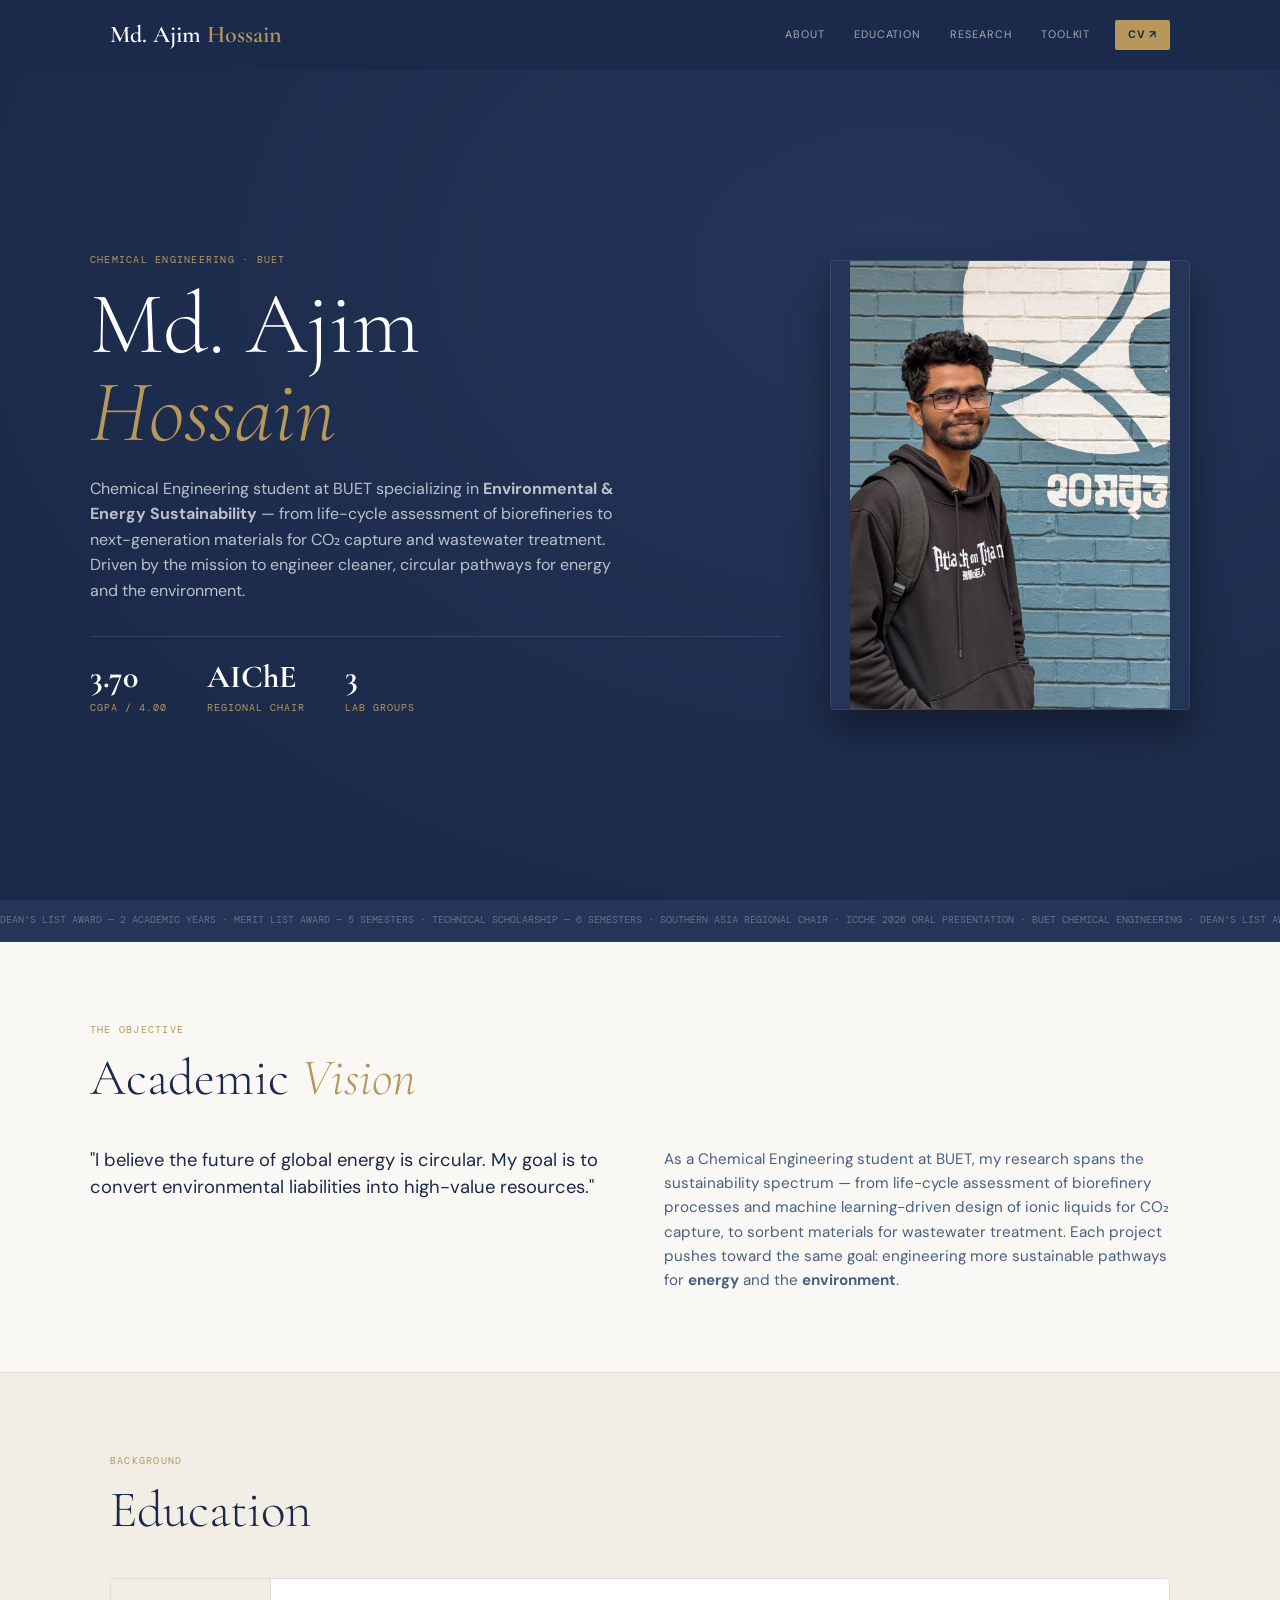
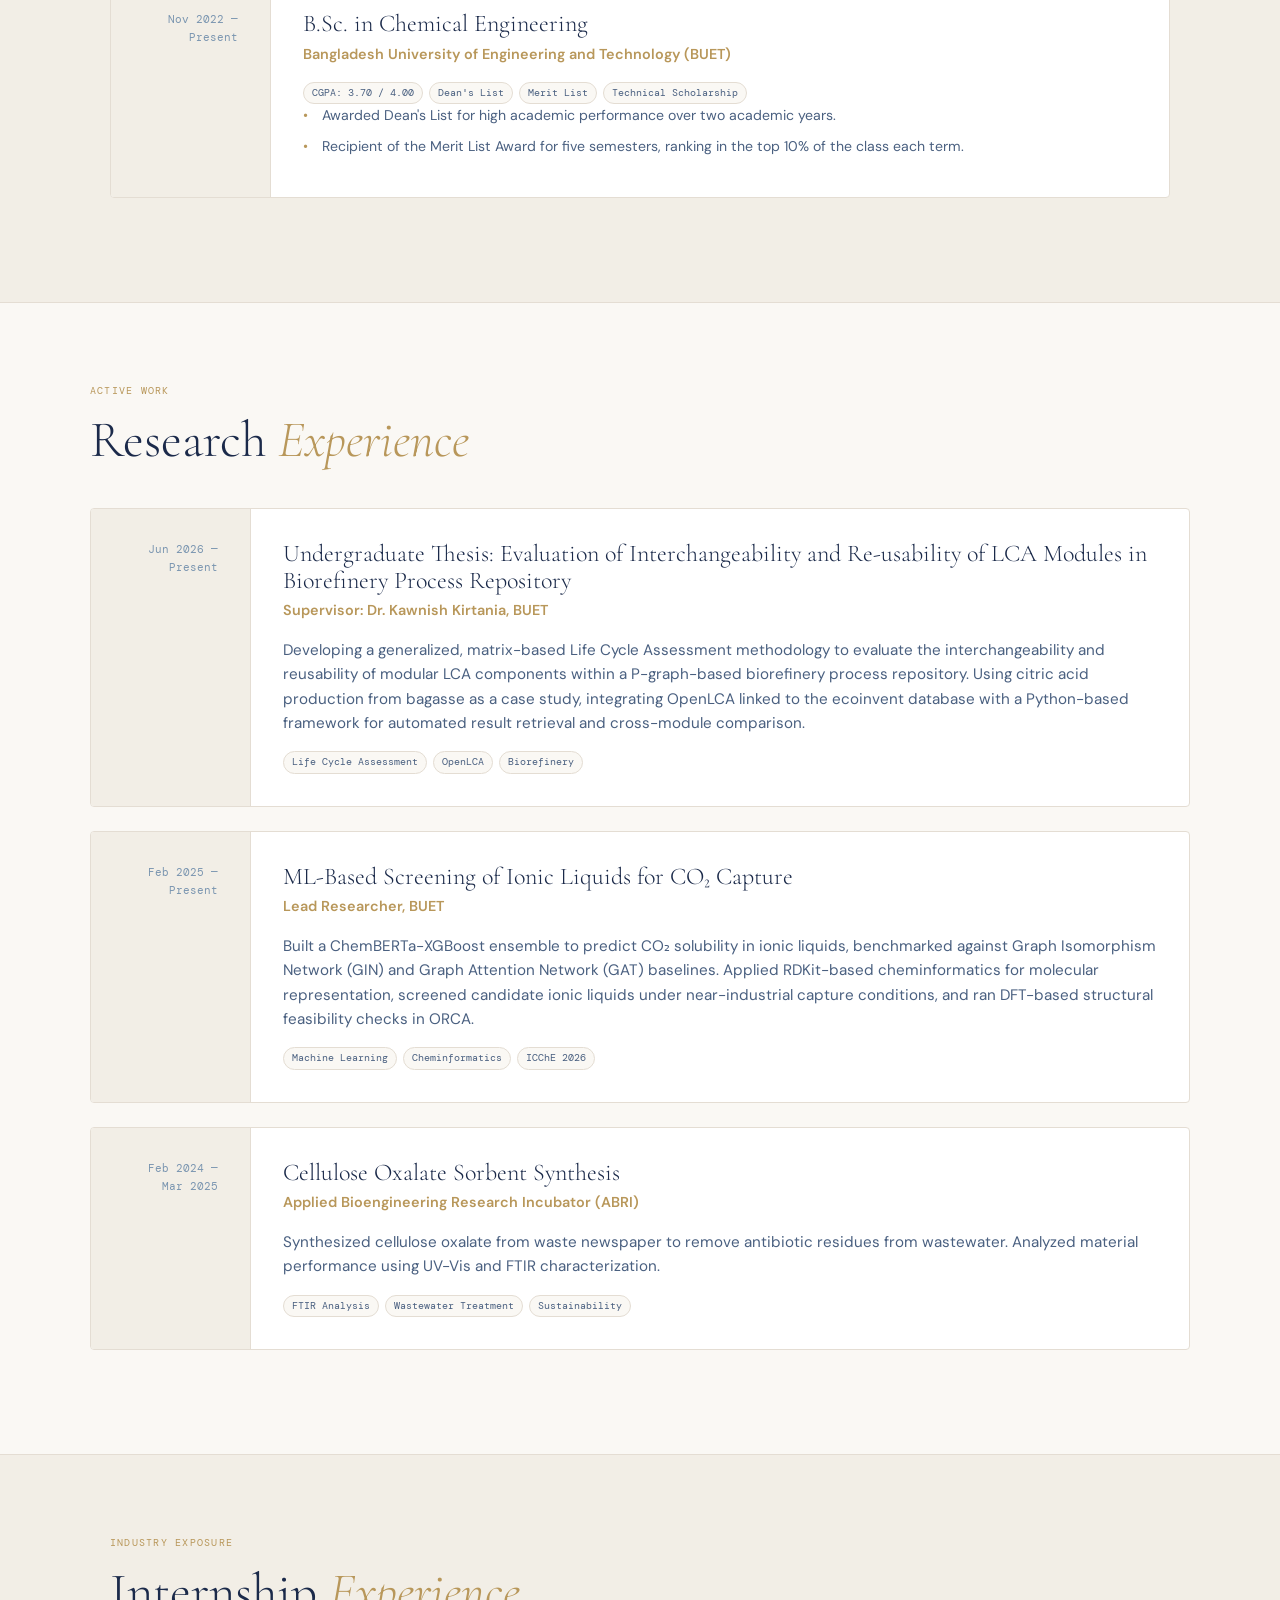
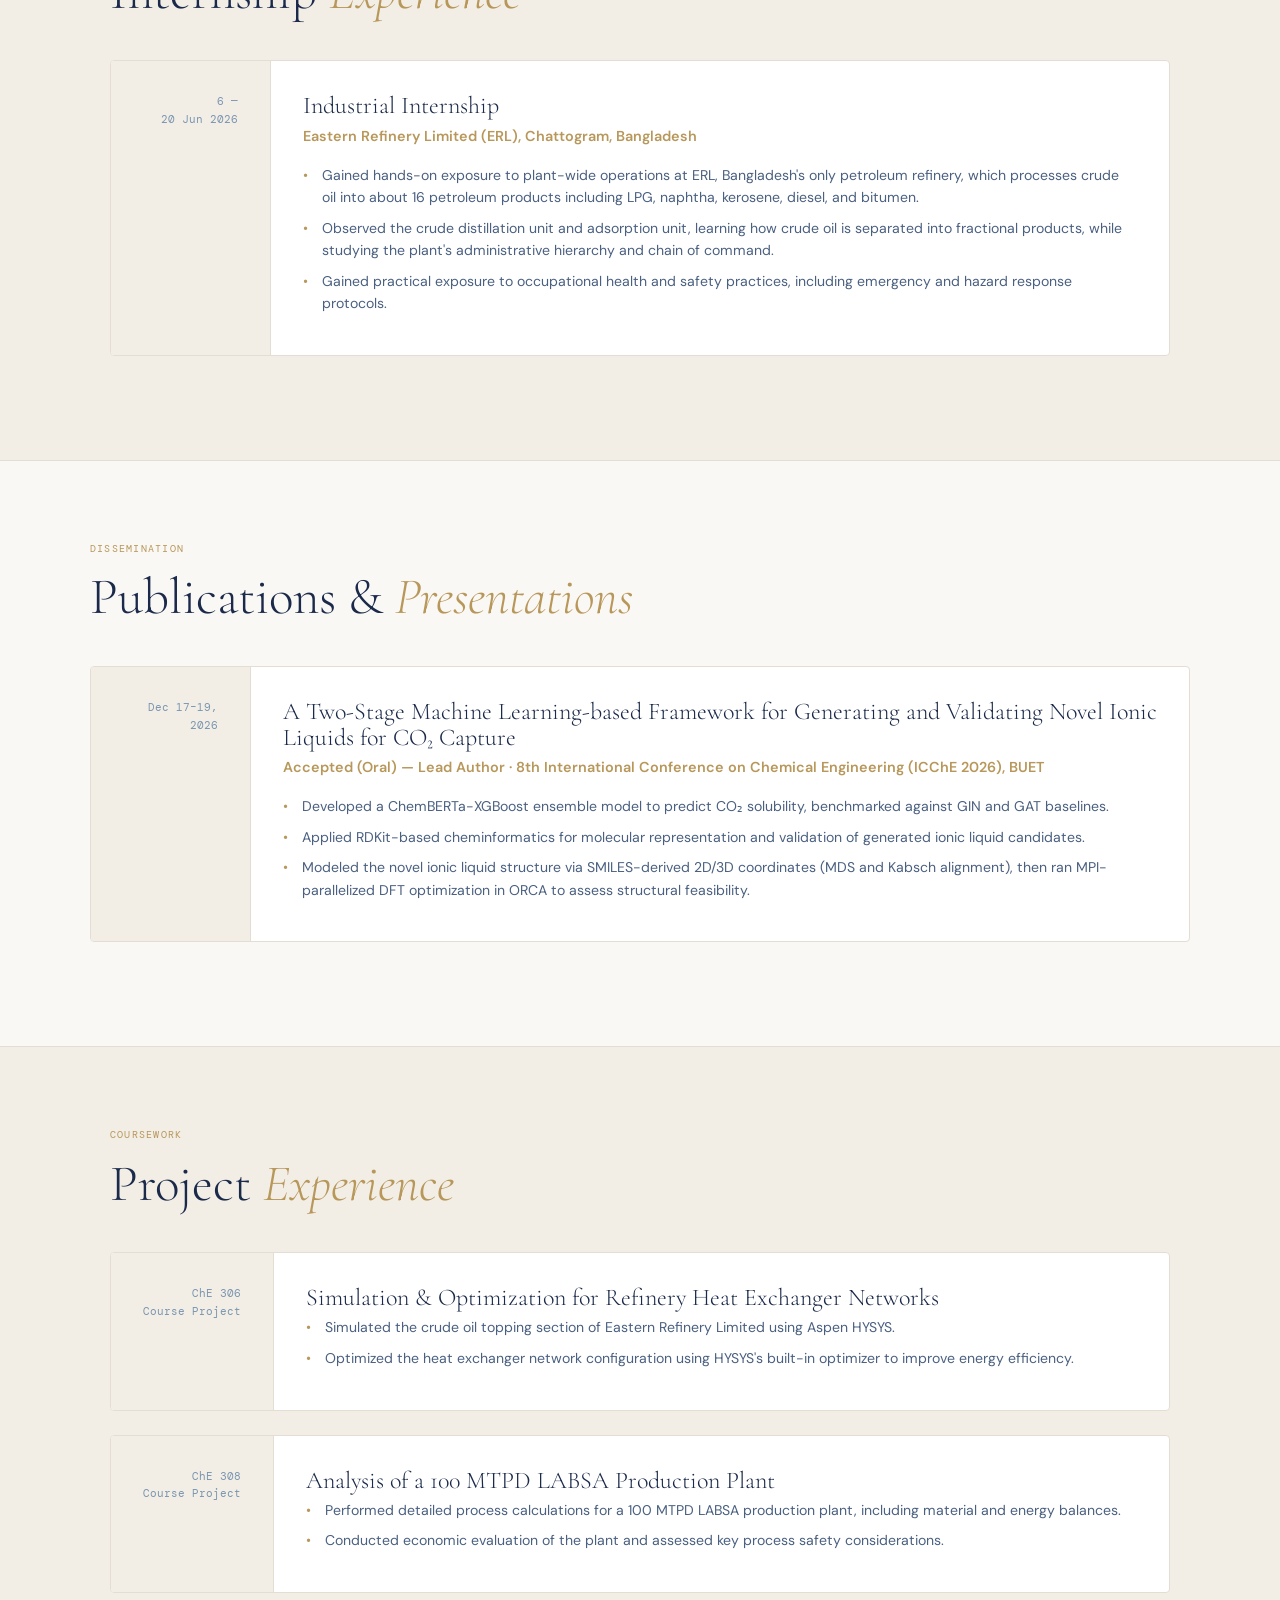
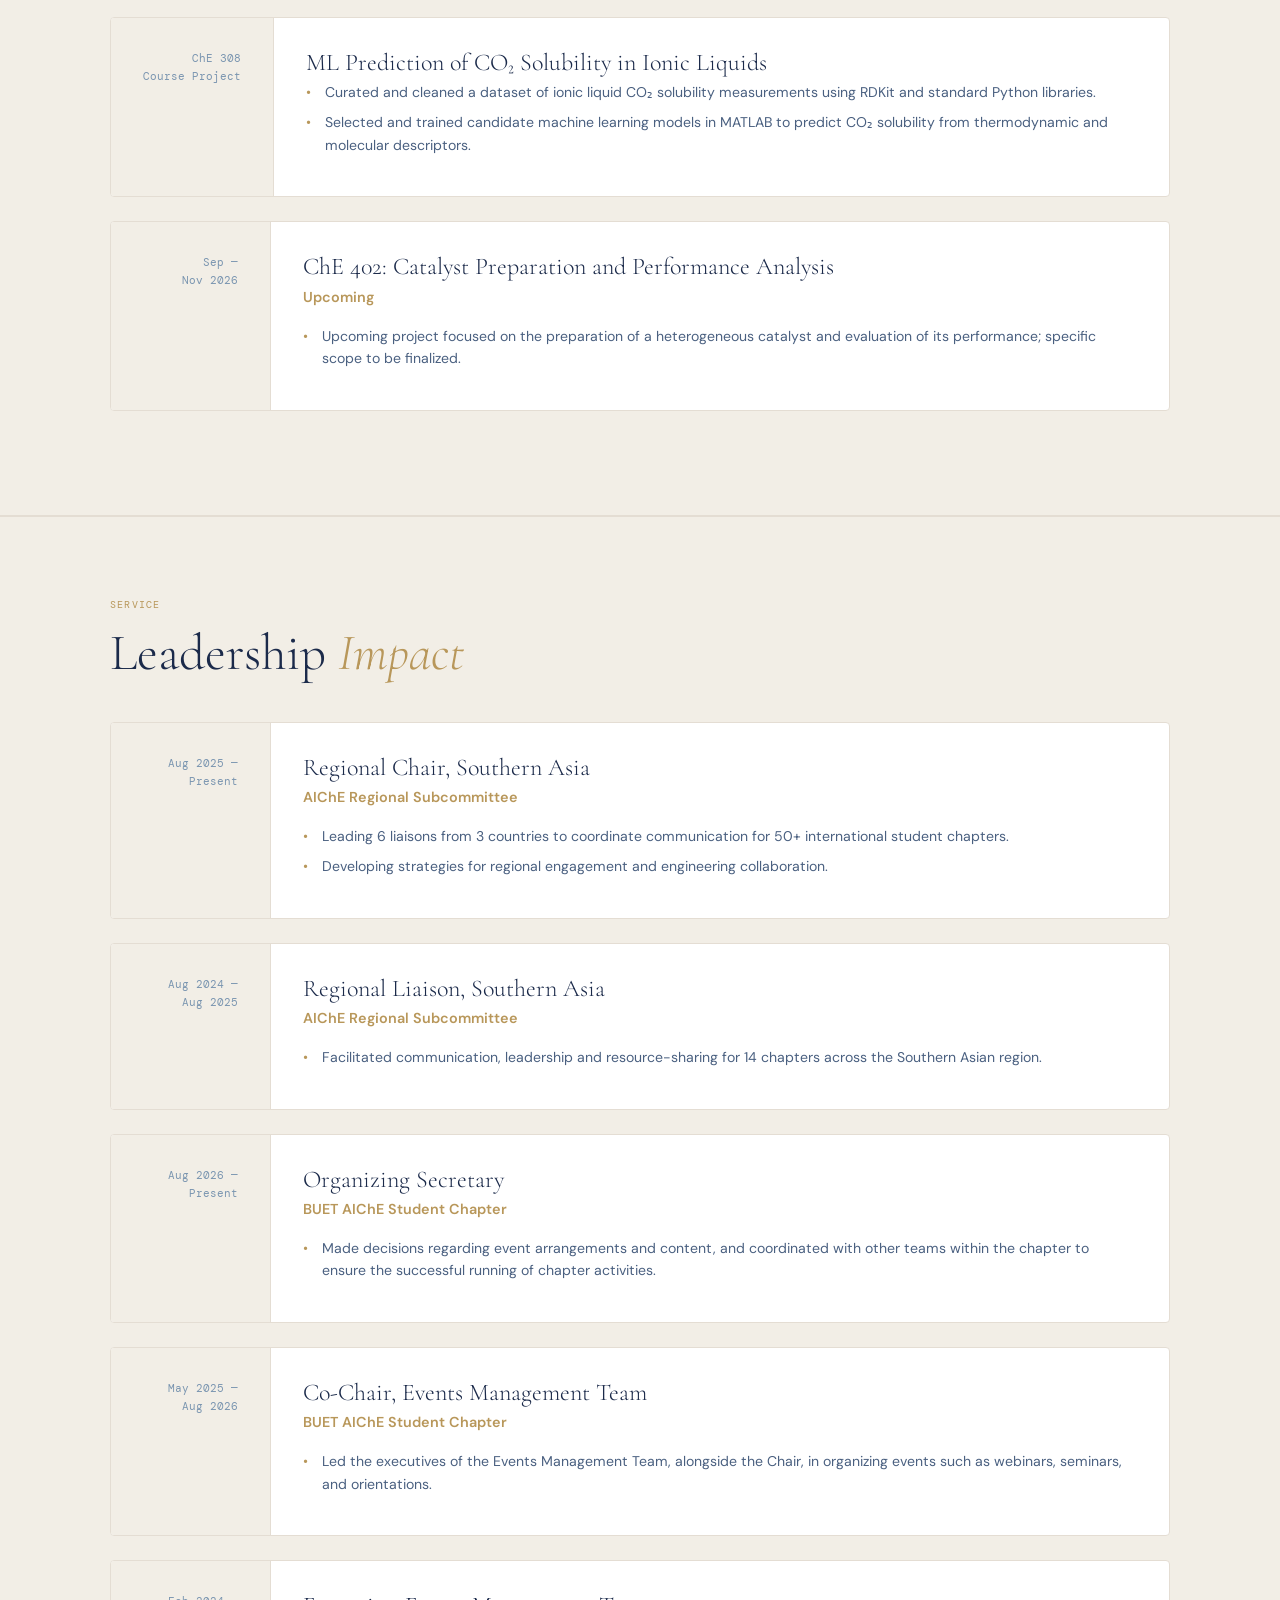
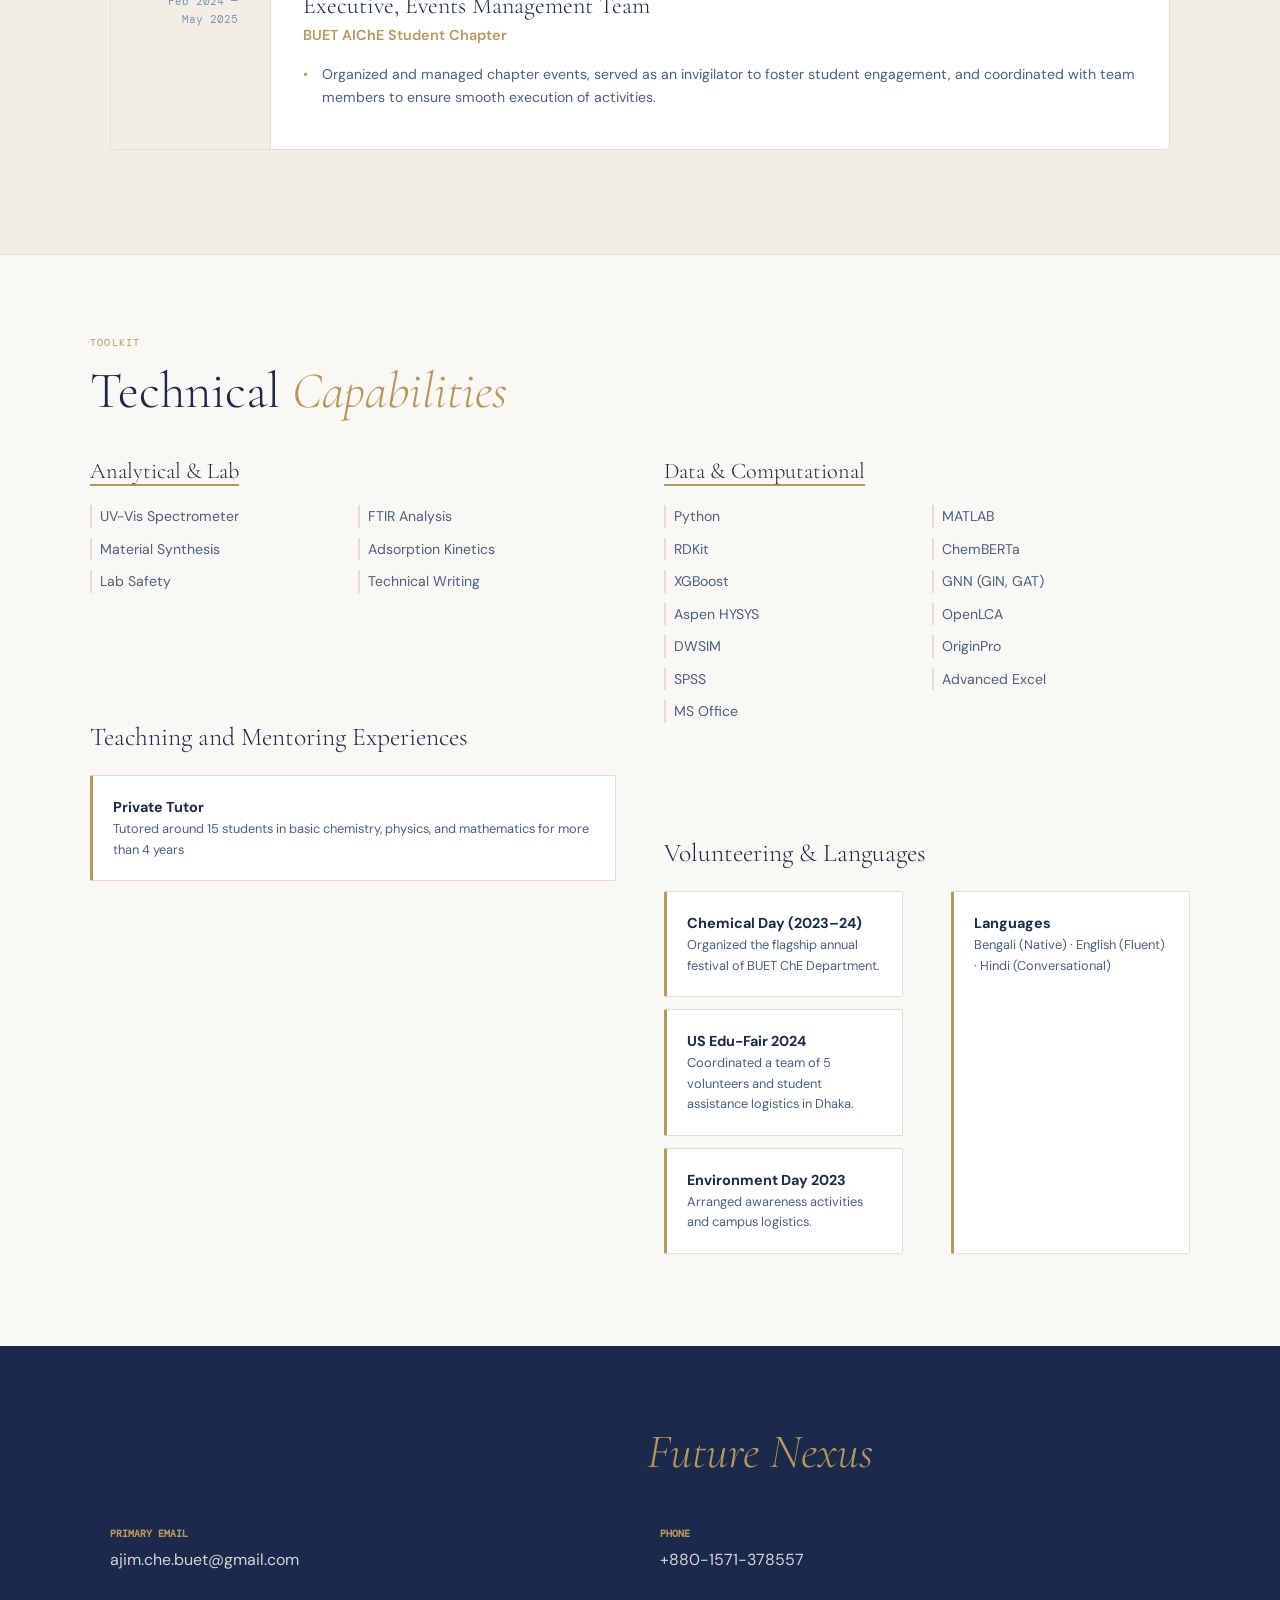
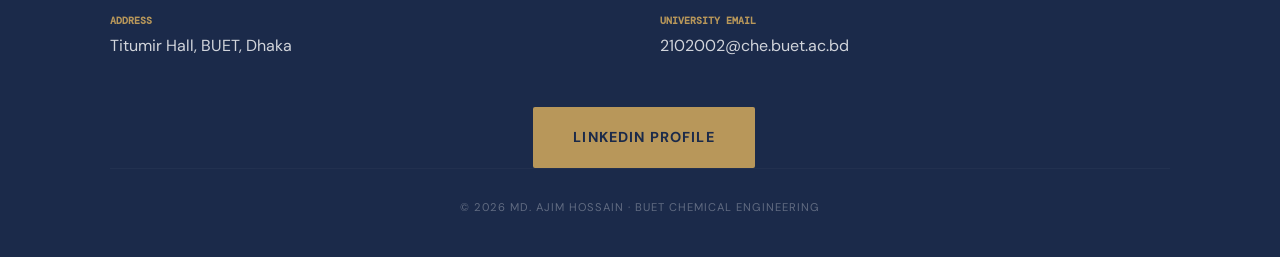
==== index.html @ 2ee25822 "Update index.html" ====
<!DOCTYPE html>
<html lang="en">
<head>
  <meta charset="UTF-8" />
  <meta name="viewport" content="width=device-width, initial-scale=1.0, maximum-scale=1.0, user-scalable=no" />
  <title>Md. Ajim Hossain | Chemical Engineering & Sustainability Portfolio</title>
  
  <link rel="preconnect" href="https://fonts.googleapis.com">
  <link href="https://fonts.googleapis.com/css2?family=Cormorant+Garamond:ital,wght@0,300;0,400;0,600;1,300;1,400&family=DM+Sans:wght@300;400;500;700&family=DM+Mono:wght@400&display=swap" rel="stylesheet">

  <style>
    /* 
    ============================================================
    1. BRANDING & SYSTEM
    ============================================================ 
    */
    :root {
      --navy:        #1B2A4A;
      --navy-mid:    #243558; 
      --slate:       #4A6080;
      --slate-light: #7A95B0;
      --cream:       #FAF8F4;
      --cream-2:     #F2EEE6;
      --cream-3:     #E4DDD3;
      --champagne:   #B8975A;
      --white:       #FFFFFF;
      --nav-h:  70px;
      --radius: 4px;
      --ease:   cubic-bezier(0.16, 1, 0.3, 1);
      --font-display: 'Cormorant Garamond', serif;
      --font-body:    'DM Sans', sans-serif;
      --font-mono:    'DM Mono', monospace;
    }

    /* 
    ============================================================
    2. CORE STYLES (FIXED ZOOMING)
    ============================================================ 
    */
    *, *::before, *::after { box-sizing: border-box; margin: 0; padding: 0; }
    html, body { 
        overflow-x: hidden; /* Prevents horizontal scroll/zoom issues */
        width: 100%;
        position: relative;
    }
    html { scroll-behavior: smooth; }
    body {
      font-family: var(--font-body);
      background: var(--cream);
      color: var(--slate);
      font-size: 16px;
      line-height: 1.6;
    }
    a { color: inherit; text-decoration: none; transition: 0.3s; }
    ul { list-style: none; }
    img { max-width: 100%; height: auto; display: block; }
    
    .container { max-width: 1100px; margin: 0 auto; padding: 0 1.25rem; }
    .section { padding: 80px 0; }
    .section--cream { background: var(--cream-2); border-top: 1px solid var(--cream-3); border-bottom: 1px solid var(--cream-3); }

    .reveal { opacity: 0; transform: translateY(20px); transition: opacity 0.8s var(--ease), transform 0.8s var(--ease); }
    .reveal.active { opacity: 1; transform: translateY(0); }

    /* 
    ============================================================
    3. TYPOGRAPHY (FIXED SCALING)
    ============================================================ 
    */
    h1, h2, h3, h4 { color: var(--navy); font-family: var(--font-display); font-weight: 300; line-height: 1.1; }
    h1 em, h2 em, h3 em { font-style: italic; color: var(--champagne); }

    .section-label {
      font-family: var(--font-mono); font-size: 0.65rem; color: var(--champagne);
      text-transform: uppercase; letter-spacing: 0.12em; margin-bottom: 0.75rem; display: block;
    }
    .section-title { font-size: clamp(2.2rem, 5vw, 3.2rem); margin-bottom: 2.5rem; }
    .body-text { color: var(--slate); font-size: 0.95rem; }

    /* 
    ============================================================
    4. NAVIGATION
    ============================================================ 
    */
    .nav {
      position: fixed; top: 0; left: 0; right: 0; z-index: 1000;
      height: var(--nav-h); background: var(--navy);
      transition: all 0.4s var(--ease);
    }
    .nav--scrolled { height: 60px; background: rgba(27,42,74,0.98); backdrop-filter: blur(8px); }
    .nav__inner { display: flex; align-items: center; justify-content: space-between; height: 100%; }
    .nav__logo { font-family: var(--font-display); font-size: 1.5rem; font-weight: 600; color: var(--white); }
    .nav__logo span { color: var(--champagne); }
    .nav__links { display: flex; gap: 4px; align-items: center; }
    .nav__link {
      font-size: 0.68rem; text-transform: uppercase; color: rgba(255,255,255,0.6);
      padding: 0.4rem 0.8rem; letter-spacing: 0.08em;
    }
    .nav__link--cta { background: var(--champagne) !important; color: var(--navy) !important; font-weight: 700; border-radius: 2px; margin-left: 8px; }

    /* 
    ============================================================
    5. HERO SECTION (FIXED MOBILE HEIGHT & FONT)
    ============================================================ 
    */
    .hero {
      min-height: 100vh; display: flex; align-items: center; position: relative;
      background: var(--navy); padding-top: var(--nav-h); 
    }
    .hero__bg { position: absolute; inset: 0; background: radial-gradient(ellipse at 70% 30%, #243558 0%, #1B2A4A 75%); }
    .hero__content { position: relative; z-index: 10; width: 100%; padding: 3rem 0; }
    .hero__two-col { display: grid; grid-template-columns: 1fr 360px; gap: 3rem; align-items: center; }
    
    /* Fixed Hero Title for Mobile */
    .hero__name { font-size: clamp(2.6rem, 10vw, 5.5rem); color: var(--white); line-height: 1; margin-bottom: 1.2rem; }
    .hero__bio { font-size: 1rem; color: rgba(255,255,255,0.7); max-width: 540px; margin-bottom: 2rem; }

    .hero__stats { display: flex; gap: 2.5rem; border-top: 1px solid rgba(255,255,255,0.1); padding-top: 1.5rem; }
    .stat__item b { font-family: var(--font-display); font-size: 2rem; display: block; color: var(--white); line-height: 1; }
    .stat__item span { font-family: var(--font-mono); font-size: 0.6rem; color: var(--champagne); text-transform: uppercase; letter-spacing: 1px; }

    .hero__photo-frame {
      aspect-ratio: 4/5; border-radius: var(--radius); overflow: hidden;
      border: 1px solid rgba(255,255,255,0.1); box-shadow: 0 20px 40px rgba(0,0,0,0.4);
    }
    .hero__photo { width: 100%; height: 100%; object-fit: contain; background: var(--navy-mid); }

    /* TICKER */
    .ticker { background: var(--navy-mid); padding: 0.75rem 0; border-bottom: 1px solid rgba(255,255,255,0.05); overflow: hidden;}
    .ticker__track { display: flex; gap: 3rem; animation: ticker 40s linear infinite; white-space: nowrap; font-family: var(--font-mono); font-size: 0.65rem; color: rgba(255,255,255,0.3); text-transform: uppercase; }
    @keyframes ticker { 0% { transform: translateX(0); } 100% { transform: translateX(-50%); } }

    /* 
    ============================================================
    6. ACADEMIC CARDS (FIXED DATES)
    ============================================================ 
    */
    .card { background: var(--white); border: 1px solid var(--cream-3); border-radius: var(--radius); display: flex; overflow: hidden; margin-bottom: 1.5rem; }
    .card__sidebar { min-width: 160px; padding: 2rem; background: var(--cream-2); border-right: 1px solid var(--cream-3); text-align: right; }
    .card__sidebar span { font-family: var(--font-mono); font-size: 0.7rem; color: var(--slate-light); display: block; }
    .card__main { padding: 2rem; flex: 1; }
    .card__title { font-size: 1.5rem; color: var(--navy); margin-bottom: 0.3rem; }
    .card__org { color: var(--champagne); font-weight: 600; font-size: 0.9rem; margin-bottom: 1rem; display: block; }
    .card__list li { position: relative; padding-left: 1.2rem; font-size: 0.88rem; margin-bottom: 0.5rem; color: var(--slate); }
    .card__list li::before { content: "•"; position: absolute; left: 0; color: var(--champagne); }

    .tag-group { display: flex; gap: 6px; flex-wrap: wrap; margin-top: 1rem; }
    .tag { font-family: var(--font-mono); font-size: 0.65rem; padding: 2px 8px; border: 1px solid var(--cream-3); border-radius: 100px; background: var(--cream); color: var(--slate); }

    /* 
    ============================================================
    7. GRIDS & SKILLS
    ============================================================ 
    */
    .grid-2 { display: grid; grid-template-columns: 1fr 1fr; gap: 3rem; }
    .skill-cat h4 { font-family: var(--font-display); font-size: 1.4rem; color: var(--navy); border-bottom: 2px solid var(--champagne); display: inline-block; margin-bottom: 1.2rem; }
    .skill-list { display: grid; grid-template-columns: 1fr 1fr; gap: 10px; }
    .skill-list li { font-size: 0.88rem; border-left: 2px solid var(--cream-3); padding-left: 8px; }

    .vol-item { background: var(--white); padding: 1.25rem; border: 1px solid var(--cream-3); border-left: 3px solid var(--champagne); border-radius: 2px; margin-bottom: 0.75rem; }
    .vol-item strong { display: block; color: var(--navy); font-size: 0.9rem; }
    .vol-item p { font-size: 0.8rem; }

    /* 
    ============================================================
    8. FOOTER
    ============================================================ 
    */
    .footer { background: var(--navy); padding: 80px 0 40px; text-align: center; color: var(--white); }
    .footer__title { font-family: var(--font-display); font-size: clamp(2rem, 8vw, 3rem); margin-bottom: 3rem; }
    .footer__title em { color: var(--champagne); font-style: italic; }
    .contact-grid { display: grid; grid-template-columns: repeat(2, 1fr); gap: 2.5rem; text-align: left; margin-bottom: 3rem; }
    .contact-info b { display: block; color: var(--champagne); font-family: var(--font-mono); font-size: 0.65rem; text-transform: uppercase; margin-bottom: 4px; }
    .contact-info a, .contact-info p { font-size: 1rem; color: rgba(255,255,255,0.8); }
    .copy { border-top: 1px solid rgba(255,255,255,0.1); padding-top: 30px; font-size: 0.7rem; opacity: 0.3; letter-spacing: 1px; text-transform: uppercase; }

    /* 
    ============================================================
    9. MOBILE OPTIMIZATION (FIXED HEAD & DATES)
    ============================================================ 
    */
    @media (max-width: 850px) {
      .section { padding: 60px 0; }
      
      /* Fix Hero Height on Mobile */
      .hero { min-height: auto; padding-top: 90px; padding-bottom: 50px; }
      .hero__two-col { grid-template-columns: 1fr; gap: 2rem; text-align: center; }
      .hero__image-area { order: -1; max-width: 280px; margin: 0 auto; }
      .hero__bio { margin: 0 auto 1.5rem; }
      .hero__stats { justify-content: center; gap: 1.5rem; }

      /* Fix Dates Overflow */
      .card { flex-direction: column; }
      .card__sidebar { text-align: left; border-right: none; border-bottom: 1px solid var(--cream-3); padding: 1rem 1.5rem; min-width: 100%; }
      .card__sidebar span { display: inline-block; margin-right: 8px; font-size: 0.7rem; }
      .card__main { padding: 1.5rem; }

      .grid-2, .contact-grid { grid-template-columns: 1fr; gap: 2rem; }
      .nav__links { display: none; } /* Standard for mobile portfolios */
      .skill-list { grid-template-columns: 1fr; }
    }
  </style>
</head>
<body>

  <nav class="nav" id="navbar">
    <div class="container nav__inner">
      <a href="#hero" class="nav__logo">Md. Ajim <span>Hossain</span></a>
      <div class="nav__links">
        <a href="#about" class="nav__link">About</a>
        <a href="#education" class="nav__link">Education</a>
        <a href="#research" class="nav__link">Research</a>
        <a href="#skills" class="nav__link">Toolkit</a>
        <a href="assets/files/MdAjimHossain_CV.pdf" class="nav__link nav__link--cta" target="_blank">CV ↗</a>
      </div>
    </div>
  </nav>

  <header id="hero" class="hero">
    <div class="hero__bg"></div>
    <div class="container hero__content">
      <div class="hero__two-col">
        <div class="reveal">
          <span class="section-label">Chemical Engineering · BUET</span>
          <h1 class="hero__name">Md. Ajim <br><em>Hossain</em></h1>
          <p class="hero__bio">
            Chemical Engineering student at BUET specializing in <strong>Environmental & Energy Sustainability</strong> — from life-cycle assessment of biorefineries to next-generation materials for CO₂ capture and wastewater treatment. Driven by the mission to engineer cleaner, circular pathways for energy and the environment.
          </p>
          <div class="hero__stats">
            <div class="stat__item"><b>3.70</b><span>CGPA / 4.00</span></div>
            <div class="stat__item"><b>AIChE</b><span>Regional Chair</span></div>
            <div class="stat__item"><b>3</b><span>Lab Groups</span></div>
          </div>
        </div>
        <div class="hero__image-area reveal" style="transition-delay: 0.1s;">
          <div class="hero__photo-frame">
            <img src="assets/images/profile2.jpg" alt="Md. Ajim Hossain" class="hero__photo">
          </div>
        </div>
      </div>
    </div>
  </header>

  <div class="ticker">
    <div class="ticker__track">
      Dean's List Award — 2 Academic Years · Merit List Award — 5 Semesters · Technical Scholarship — 6 Semesters · Southern Asia Regional Chair · ICChE 2026 Oral Presentation · BUET Chemical Engineering · Dean's List Award · Merit List Award
    </div>
  </div>

  <section id="about" class="section container">
    <div class="reveal">
      <span class="section-label">The Objective</span>
      <h2 class="section-title">Academic <em>Vision</em></h2>
      <div class="grid-2">
        <p class="body-text" style="font-size: 1.15rem; color: var(--navy); line-height: 1.5;">
          "I believe the future of global energy is circular. My goal is to convert environmental liabilities into high-value resources."
        </p>
        <p class="body-text">
          As a Chemical Engineering student at BUET, my research spans the sustainability spectrum — from life-cycle assessment of biorefinery processes and machine learning-driven design of ionic liquids for CO₂ capture, to sorbent materials for wastewater treatment. Each project pushes toward the same goal: engineering more sustainable pathways for <strong>energy</strong> and the <strong>environment</strong>.
        </p>
      </div>
    </div>
  </section>

  <section id="education" class="section section--cream">
    <div class="container">
      <div class="reveal">
        <span class="section-label">Background</span>
        <h2 class="section-title">Education</h2>
        <div class="card reveal">
          <div class="card__sidebar"><span>Nov 2022 —</span><span>Present</span></div>
          <div class="card__main">
            <h3 class="card__title">B.Sc. in Chemical Engineering</h3>
            <span class="card__org">Bangladesh University of Engineering and Technology (BUET)</span>
            <div class="tag-group">
              <span class="tag">CGPA: 3.70 / 4.00</span><span class="tag">Dean's List</span><span class="tag">Merit List</span><span class="tag">Technical Scholarship</span>
            </div>
            <ul class="card__list">
              <li>Awarded Dean's List for high academic performance over two academic years.</li>
              <li>Recipient of the Merit List Award for five semesters, ranking in the top 10% of the class each term.</li>
            </ul>
          </div>
        </div>
      </div>
    </div>
  </section>

  <section id="research" class="section container">
    <div class="reveal">
      <span class="section-label">Active Work</span>
      <h2 class="section-title">Research <em>Experience</em></h2>

      <div class="card reveal">
        <div class="card__sidebar"><span>Jun 2026 —</span><span>Present</span></div>
        <div class="card__main">
          <h3 class="card__title">Undergraduate Thesis: Evaluation of Interchangeability and Re-usability of LCA Modules in Biorefinery Process Repository</h3>
          <span class="card__org">Supervisor: Dr. Kawnish Kirtania, BUET</span>
          <p class="body-text">Developing a generalized, matrix-based Life Cycle Assessment methodology to evaluate the interchangeability and reusability of modular LCA components within a P-graph-based biorefinery process repository. Using citric acid production from bagasse as a case study, integrating OpenLCA linked to the ecoinvent database with a Python-based framework for automated result retrieval and cross-module comparison.</p>
          <div class="tag-group"><span class="tag">Life Cycle Assessment</span><span class="tag">OpenLCA</span><span class="tag">Biorefinery</span></div>
        </div>
      </div>

      <div class="card reveal">
        <div class="card__sidebar"><span>Feb 2025 —</span><span>Present</span></div>
        <div class="card__main">
          <h3 class="card__title">ML-Based Screening of Ionic Liquids for CO₂ Capture</h3>
          <span class="card__org">Lead Researcher, BUET</span>
          <p class="body-text">Built a ChemBERTa-XGBoost ensemble to predict CO₂ solubility in ionic liquids, benchmarked against Graph Isomorphism Network (GIN) and Graph Attention Network (GAT) baselines. Applied RDKit-based cheminformatics for molecular representation, screened candidate ionic liquids under near-industrial capture conditions, and ran DFT-based structural feasibility checks in ORCA.</p>
          <div class="tag-group"><span class="tag">Machine Learning</span><span class="tag">Cheminformatics</span><span class="tag">ICChE 2026</span></div>
        </div>
      </div>

      <div class="card reveal">
        <div class="card__sidebar"><span>Feb 2024 —</span><span>Mar 2025</span></div>
        <div class="card__main">
          <h3 class="card__title">Cellulose Oxalate Sorbent Synthesis</h3>
          <span class="card__org">Applied Bioengineering Research Incubator (ABRI)</span>
          <p class="body-text">Synthesized cellulose oxalate from waste newspaper to remove antibiotic residues from wastewater. Analyzed material performance using UV-Vis and FTIR characterization.</p>
          <div class="tag-group"><span class="tag">FTIR Analysis</span><span class="tag">Wastewater Treatment</span><span class="tag">Sustainability</span></div>
        </div>
      </div>
    </div>
  </section>

  <section id="internship" class="section section--cream">
    <div class="container">
      <div class="reveal">
        <span class="section-label">Industry Exposure</span>
        <h2 class="section-title">Internship <em>Experience</em></h2>

        <div class="card reveal">
          <div class="card__sidebar"><span>6 —</span><span>20 Jun 2026</span></div>
          <div class="card__main">
            <h3 class="card__title">Industrial Internship</h3>
            <span class="card__org">Eastern Refinery Limited (ERL), Chattogram, Bangladesh</span>
            <ul class="card__list">
              <li>Gained hands-on exposure to plant-wide operations at ERL, Bangladesh's only petroleum refinery, which processes crude oil into about 16 petroleum products including LPG, naphtha, kerosene, diesel, and bitumen.</li>
              <li>Observed the crude distillation unit and adsorption unit, learning how crude oil is separated into fractional products, while studying the plant's administrative hierarchy and chain of command.</li>
              <li>Gained practical exposure to occupational health and safety practices, including emergency and hazard response protocols.</li>
            </ul>
          </div>
        </div>
      </div>
    </div>
  </section>

  <section id="publications" class="section container">
    <div class="reveal">
      <span class="section-label">Dissemination</span>
      <h2 class="section-title">Publications & <em>Presentations</em></h2>

      <div class="card reveal">
        <div class="card__sidebar"><span>Dec 17–19,</span><span>2026</span></div>
        <div class="card__main">
          <h3 class="card__title">A Two-Stage Machine Learning-based Framework for Generating and Validating Novel Ionic Liquids for CO₂ Capture</h3>
          <span class="card__org">Accepted (Oral) — Lead Author · 8th International Conference on Chemical Engineering (ICChE 2026), BUET</span>
          <ul class="card__list">
            <li>Developed a ChemBERTa-XGBoost ensemble model to predict CO₂ solubility, benchmarked against GIN and GAT baselines.</li>
            <li>Applied RDKit-based cheminformatics for molecular representation and validation of generated ionic liquid candidates.</li>
            <li>Modeled the novel ionic liquid structure via SMILES-derived 2D/3D coordinates (MDS and Kabsch alignment), then ran MPI-parallelized DFT optimization in ORCA to assess structural feasibility.</li>
          </ul>
        </div>
      </div>
    </div>
  </section>

  <section id="projects" class="section section--cream">
    <div class="container">
      <div class="reveal">
        <span class="section-label">Coursework</span>
        <h2 class="section-title">Project <em>Experience</em></h2>

        <div class="card reveal">
          <div class="card__sidebar"><span>ChE 306</span><span>Course Project</span></div>
          <div class="card__main">
            <h3 class="card__title">Simulation & Optimization for Refinery Heat Exchanger Networks</h3>
            <ul class="card__list">
              <li>Simulated the crude oil topping section of Eastern Refinery Limited using Aspen HYSYS.</li>
              <li>Optimized the heat exchanger network configuration using HYSYS's built-in optimizer to improve energy efficiency.</li>
            </ul>
          </div>
        </div>

        <div class="card reveal">
          <div class="card__sidebar"><span>ChE 308</span><span>Course Project</span></div>
          <div class="card__main">
            <h3 class="card__title">Analysis of a 100 MTPD LABSA Production Plant</h3>
            <ul class="card__list">
              <li>Performed detailed process calculations for a 100 MTPD LABSA production plant, including material and energy balances.</li>
              <li>Conducted economic evaluation of the plant and assessed key process safety considerations.</li>
            </ul>
          </div>
        </div>

        <div class="card reveal">
          <div class="card__sidebar"><span>ChE 308</span><span>Course Project</span></div>
          <div class="card__main">
            <h3 class="card__title">ML Prediction of CO₂ Solubility in Ionic Liquids</h3>
            <ul class="card__list">
              <li>Curated and cleaned a dataset of ionic liquid CO₂ solubility measurements using RDKit and standard Python libraries.</li>
              <li>Selected and trained candidate machine learning models in MATLAB to predict CO₂ solubility from thermodynamic and molecular descriptors.</li>
            </ul>
          </div>
        </div>

        <div class="card reveal">
          <div class="card__sidebar"><span>Sep —</span><span>Nov 2026</span></div>
          <div class="card__main">
            <h3 class="card__title">ChE 402: Catalyst Preparation and Performance Analysis</h3>
            <span class="card__org">Upcoming</span>
            <ul class="card__list">
              <li>Upcoming project focused on the preparation of a heterogeneous catalyst and evaluation of its performance; specific scope to be finalized.</li>
            </ul>
          </div>
        </div>
      </div>
    </div>
  </section>

  <section id="leadership" class="section section--cream">
    <div class="container">
      <div class="reveal">
        <span class="section-label">Service</span>
        <h2 class="section-title">Leadership <em>Impact</em></h2>
        <div class="card reveal">
          <div class="card__sidebar"><span>Aug 2025 —</span><span>Present</span></div>
          <div class="card__main">
            <h3 class="card__title">Regional Chair, Southern Asia</h3>
            <span class="card__org">AIChE Regional Subcommittee</span>
            <ul class="card__list">
                <li>Leading 6 liaisons from 3 countries to coordinate communication for 50+ international student chapters.</li>
                <li>Developing strategies for regional engagement and engineering collaboration.</li>
            </ul>
          </div>
        </div>
        <div class="card reveal">
            <div class="card__sidebar"><span>Aug 2024 —</span><span>Aug 2025</span></div>
            <div class="card__main">
              <h3 class="card__title">Regional Liaison, Southern Asia</h3>
              <span class="card__org">AIChE Regional Subcommittee</span>
              <ul class="card__list"><li>Facilitated communication, leadership and resource-sharing for 14 chapters across the Southern Asian region.</li></ul>
            </div>
        </div>
        <div class="card reveal">
            <div class="card__sidebar"><span>Aug 2026 —</span><span>Present</span></div>
            <div class="card__main">
              <h3 class="card__title">Organizing Secretary</h3>
              <span class="card__org">BUET AIChE Student Chapter</span>
              <ul class="card__list"><li>Made decisions regarding event arrangements and content, and coordinated with other teams within the chapter to ensure the successful running of chapter activities.</li></ul>
            </div>
        </div>
        <div class="card reveal">
            <div class="card__sidebar"><span>May 2025 —</span><span>Aug 2026</span></div>
            <div class="card__main">
              <h3 class="card__title">Co-Chair, Events Management Team</h3>
              <span class="card__org">BUET AIChE Student Chapter</span>
              <ul class="card__list"><li>Led the executives of the Events Management Team, alongside the Chair, in organizing events such as webinars, seminars, and orientations.</li></ul>
            </div>
        </div>
        <div class="card reveal">
            <div class="card__sidebar"><span>Feb 2024 —</span><span>May 2025</span></div>
            <div class="card__main">
              <h3 class="card__title">Executive, Events Management Team</h3>
              <span class="card__org">BUET AIChE Student Chapter</span>
              <ul class="card__list"><li>Organized and managed chapter events, served as an invigilator to foster student engagement, and coordinated with team members to ensure smooth execution of activities.</li></ul>
            </div>
        </div>
      </div>
    </div>
  </section>

  <section id="skills" class="section container">
    <div class="reveal">
      <span class="section-label">Toolkit</span>
      <h2 class="section-title">Technical <em>Capabilities</em></h2>
      <div class="grid-2">
        <div class="skill-cat">
          <h4>Analytical & Lab</h4>
          <ul class="skill-list">
            <li>UV-Vis Spectrometer</li><li>FTIR Analysis</li><li>Material Synthesis</li><li>Adsorption Kinetics</li><li>Lab Safety</li><li>Technical Writing</li>
          </ul>
        </div>
        <div class="skill-cat">
          <h4>Data & Computational</h4>
          <ul class="skill-list">
            <li>Python</li><li>MATLAB</li><li>RDKit</li><li>ChemBERTa</li><li>XGBoost</li><li>GNN (GIN, GAT)</li><li>Aspen HYSYS</li><li>OpenLCA</li><li>DWSIM</li><li>OriginPro</li><li>SPSS</li><li>Advanced Excel</li><li>MS Office</li>
          </ul>
        </div>
      </div>
      <h4 style="font-family: var(--font-display); font-size: 1.6rem; color: var(--navy); margin-bottom: 1.5rem;">Teachning and Mentoring Experiences</h4>
        <div class="grid-2">
         <div>
            <div class="vol-item"><strong>Private Tutor</strong><p>Tutored around 15 students in basic chemistry, physics, and mathematics for more than 4 years</p></div>
        </div>
      <div style="margin-top: 4rem;">
        <h4 style="font-family: var(--font-display); font-size: 1.6rem; color: var(--navy); margin-bottom: 1.5rem;">Volunteering & Languages</h4>
        <div class="grid-2">
          <div>
            <div class="vol-item"><strong>Chemical Day (2023–24)</strong><p>Organized the flagship annual festival of BUET ChE Department.</p></div>
            <div class="vol-item"><strong>US Edu-Fair 2024</strong><p>Coordinated a team of 5 volunteers and student assistance logistics in Dhaka.</p></div>
            <div class="vol-item"><strong>Environment Day 2023</strong><p>Arranged awareness activities and campus logistics.</p></div>
          </div>
          <div class="vol-item"><strong>Languages</strong><p>Bengali (Native) · English (Fluent) · Hindi (Conversational)</p></div>
        </div>
      </div>
    </div>
  </section>

  <footer id="contact" class="footer">
    <div class="container reveal">
      <h2 class="footer__title">Building the <em>Future Nexus</em></h2>
      <div class="contact-grid">
        <div class="contact-info"><b>Primary Email</b><a href="mailto:ajim.che.buet@gmail.com">ajim.che.buet@gmail.com</a></div>
        <div class="contact-info"><b>Phone</b><a href="tel:+8801571378557">+880-1571-378557</a></div>
        <div class="contact-info"><b>Address</b><p>Titumir Hall, BUET, Dhaka</p></div>
        <div class="contact-info"><b>University Email</b><a href="mailto:2102002@che.buet.ac.bd">2102002@che.buet.ac.bd</a></div>
      </div>
      <a href="https://linkedin.com/in/ajim2102002" target="_blank" class="nav__link nav__link--cta" style="padding: 1.2rem 2.5rem; font-size: 0.9rem; display: inline-block;">LinkedIn Profile</a>
      <p class="copy">© 2026 MD. AJIM HOSSAIN · BUET CHEMICAL ENGINEERING</p>
    </div>
  </footer>

  <script>
    document.addEventListener('DOMContentLoaded', () => {
      const observer = new IntersectionObserver((entries) => {
        entries.forEach(entry => {
          if (entry.isIntersecting) entry.target.classList.add('active');
        });
      }, { threshold: 0.1 });
      document.querySelectorAll('.reveal').forEach(el => observer.observe(el));
      window.addEventListener('scroll', () => {
        const nav = document.getElementById('navbar');
        if (window.scrollY > 50) nav.classList.add('nav--scrolled');
        else nav.classList.remove('nav--scrolled');
      });
    });
  </script>
</body>
</html>
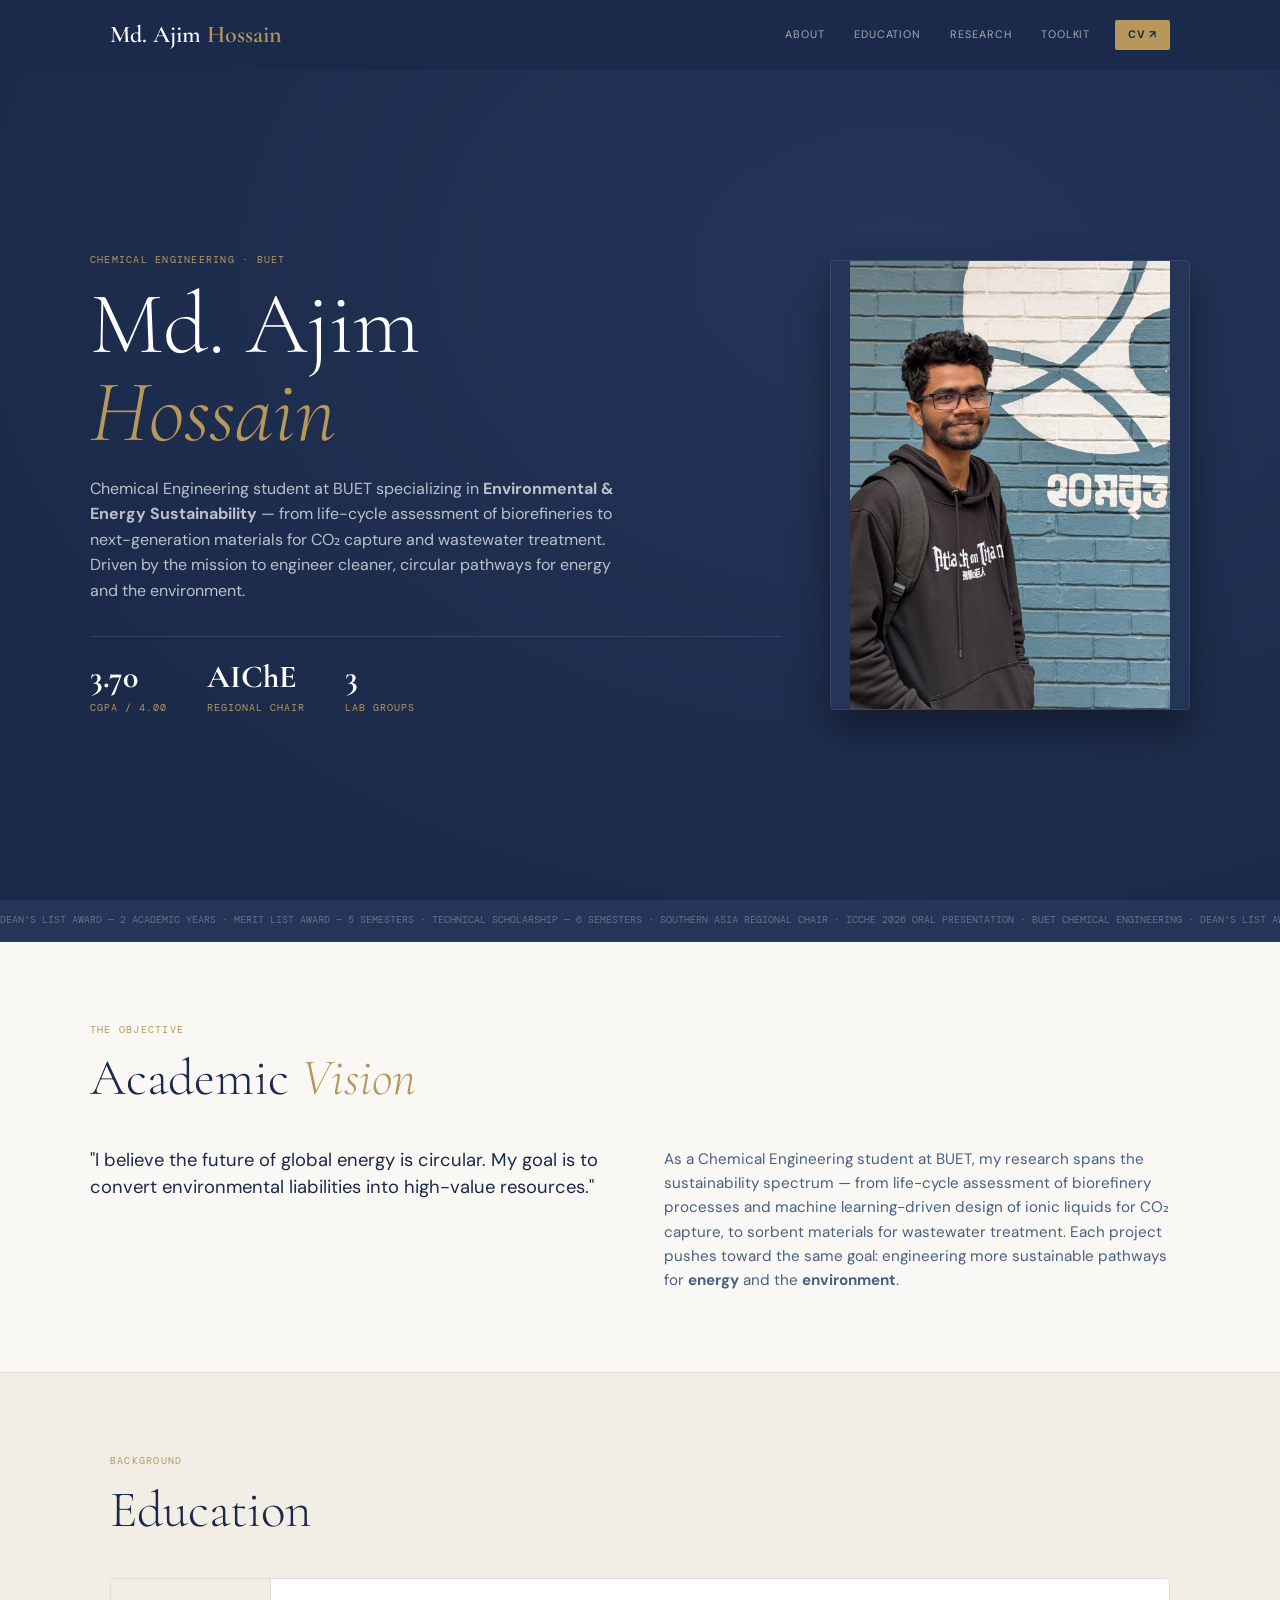
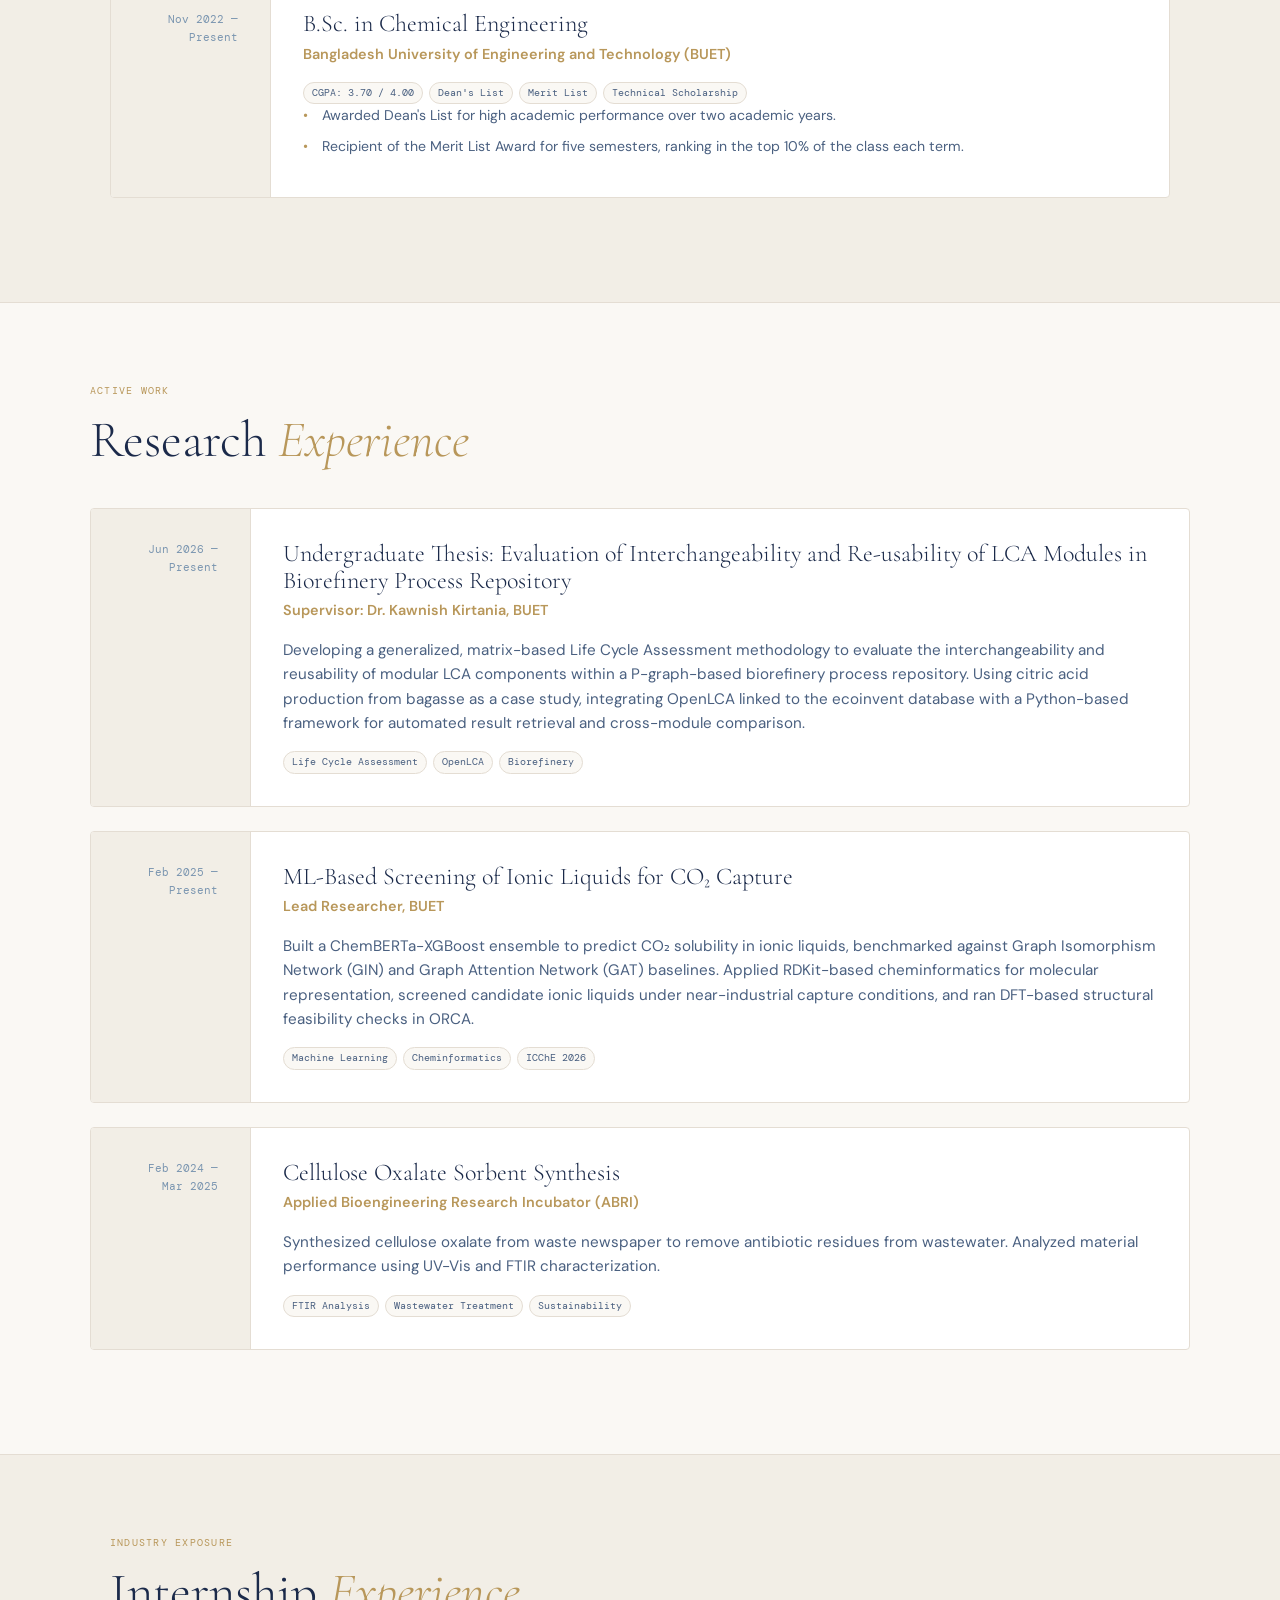
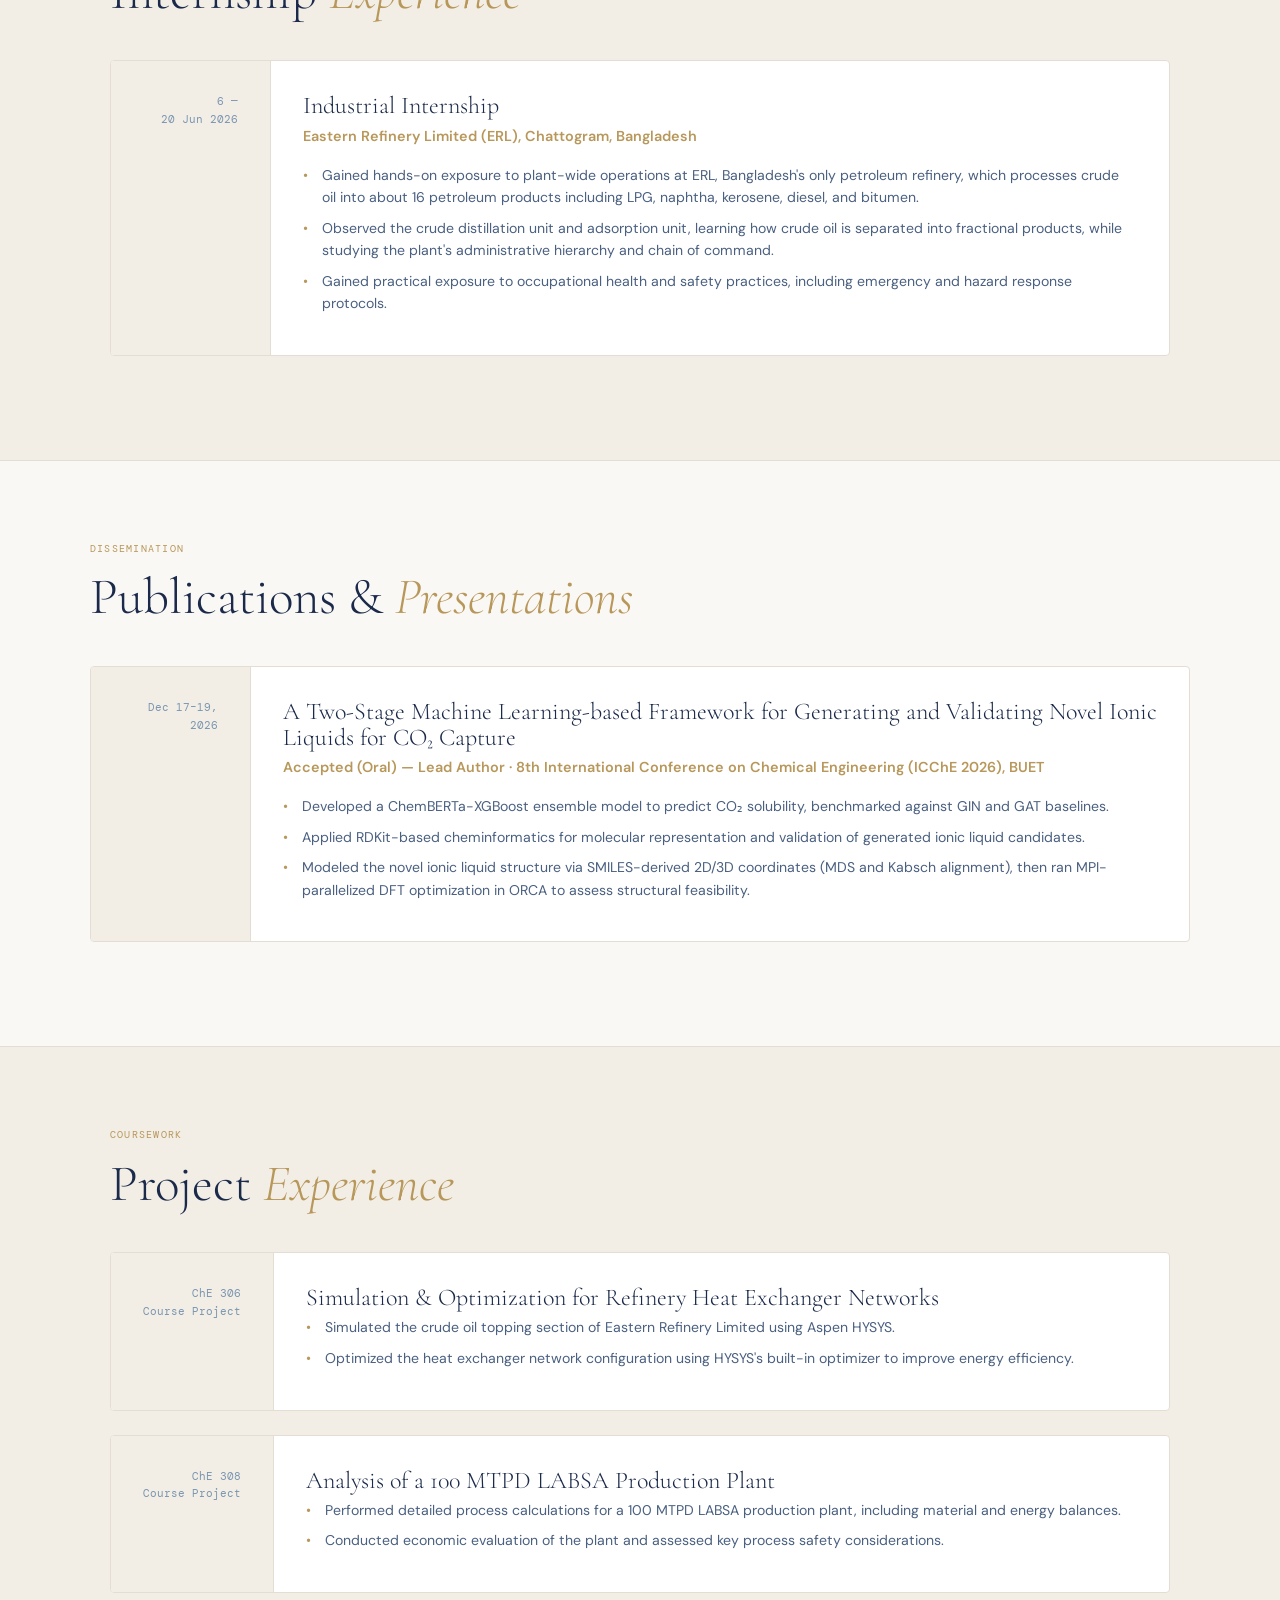
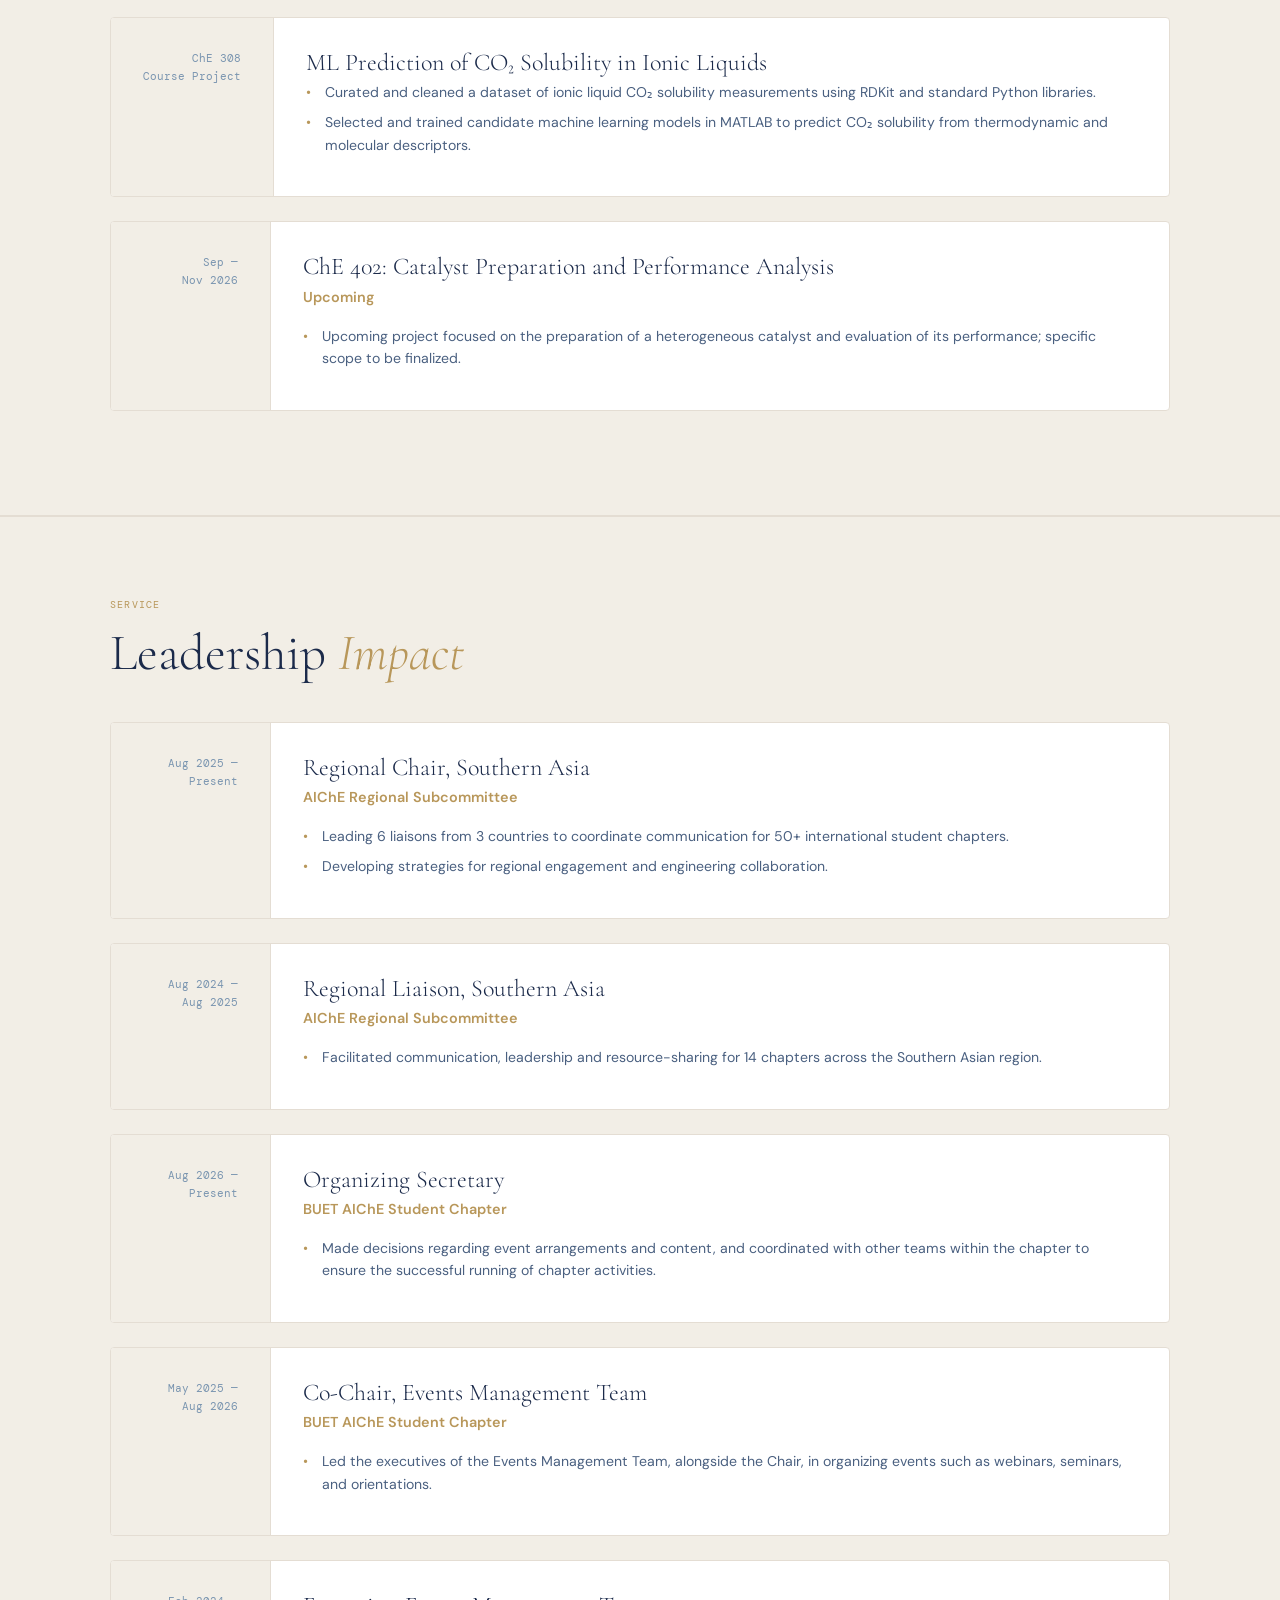
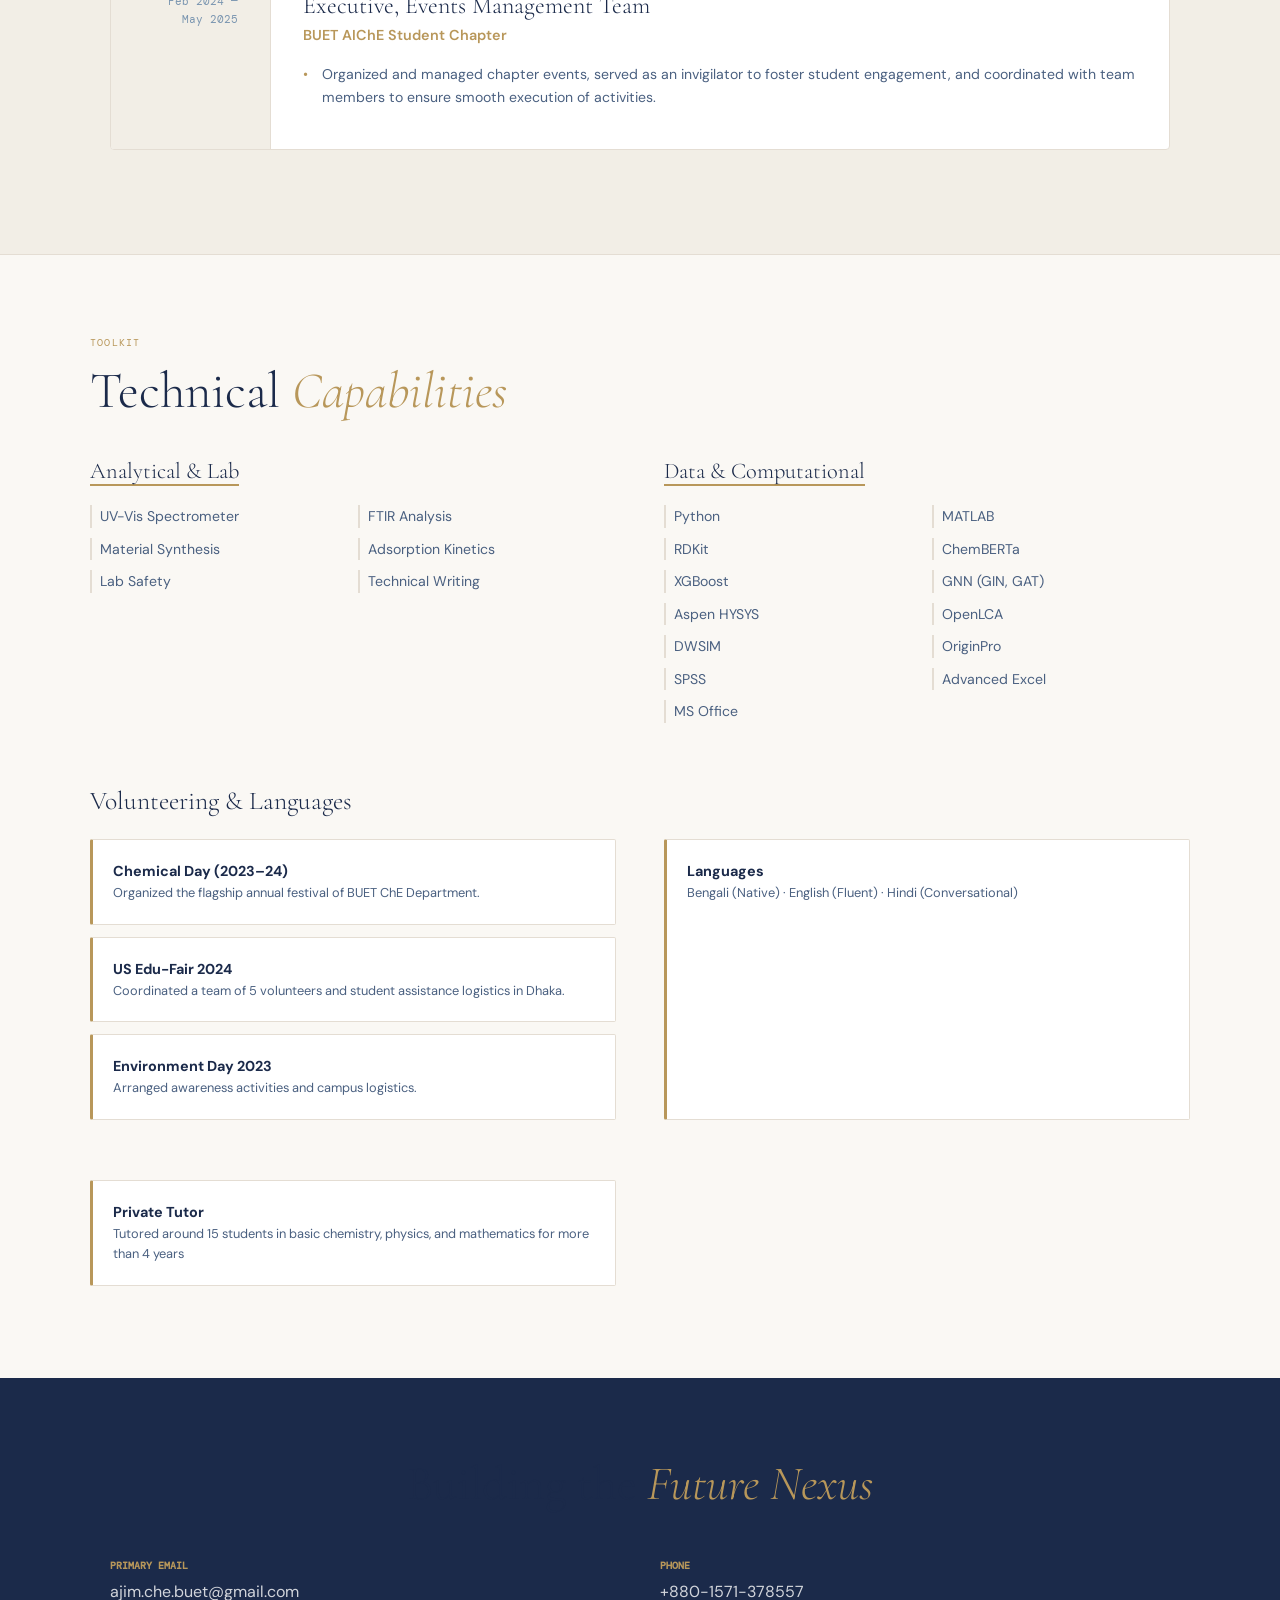
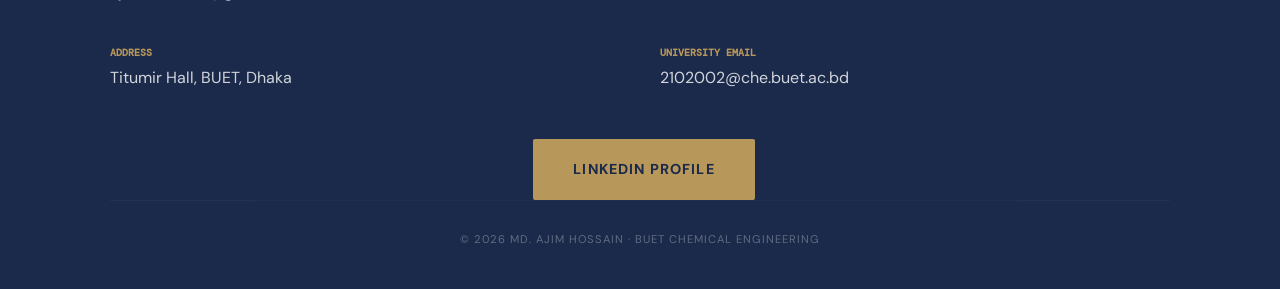
==== commit 6f85174b: "Update index.html" ====
--- a/index.html
+++ b/index.html
@@ -487,11 +487,6 @@
           </ul>
         </div>
       </div>
-      <h4 style="font-family: var(--font-display); font-size: 1.6rem; color: var(--navy); margin-bottom: 1.5rem;">Teachning and Mentoring Experiences</h4>
-        <div class="grid-2">
-         <div>
-            <div class="vol-item"><strong>Private Tutor</strong><p>Tutored around 15 students in basic chemistry, physics, and mathematics for more than 4 years</p></div>
-        </div>
       <div style="margin-top: 4rem;">
         <h4 style="font-family: var(--font-display); font-size: 1.6rem; color: var(--navy); margin-bottom: 1.5rem;">Volunteering & Languages</h4>
         <div class="grid-2">
@@ -501,6 +496,7 @@
             <div class="vol-item"><strong>Environment Day 2023</strong><p>Arranged awareness activities and campus logistics.</p></div>
           </div>
           <div class="vol-item"><strong>Languages</strong><p>Bengali (Native) · English (Fluent) · Hindi (Conversational)</p></div>
+          <div class="vol-item"><strong>Private Tutor</strong><p>Tutored around 15 students in basic chemistry, physics, and mathematics for more than 4 years</p></div>
         </div>
       </div>
     </div>
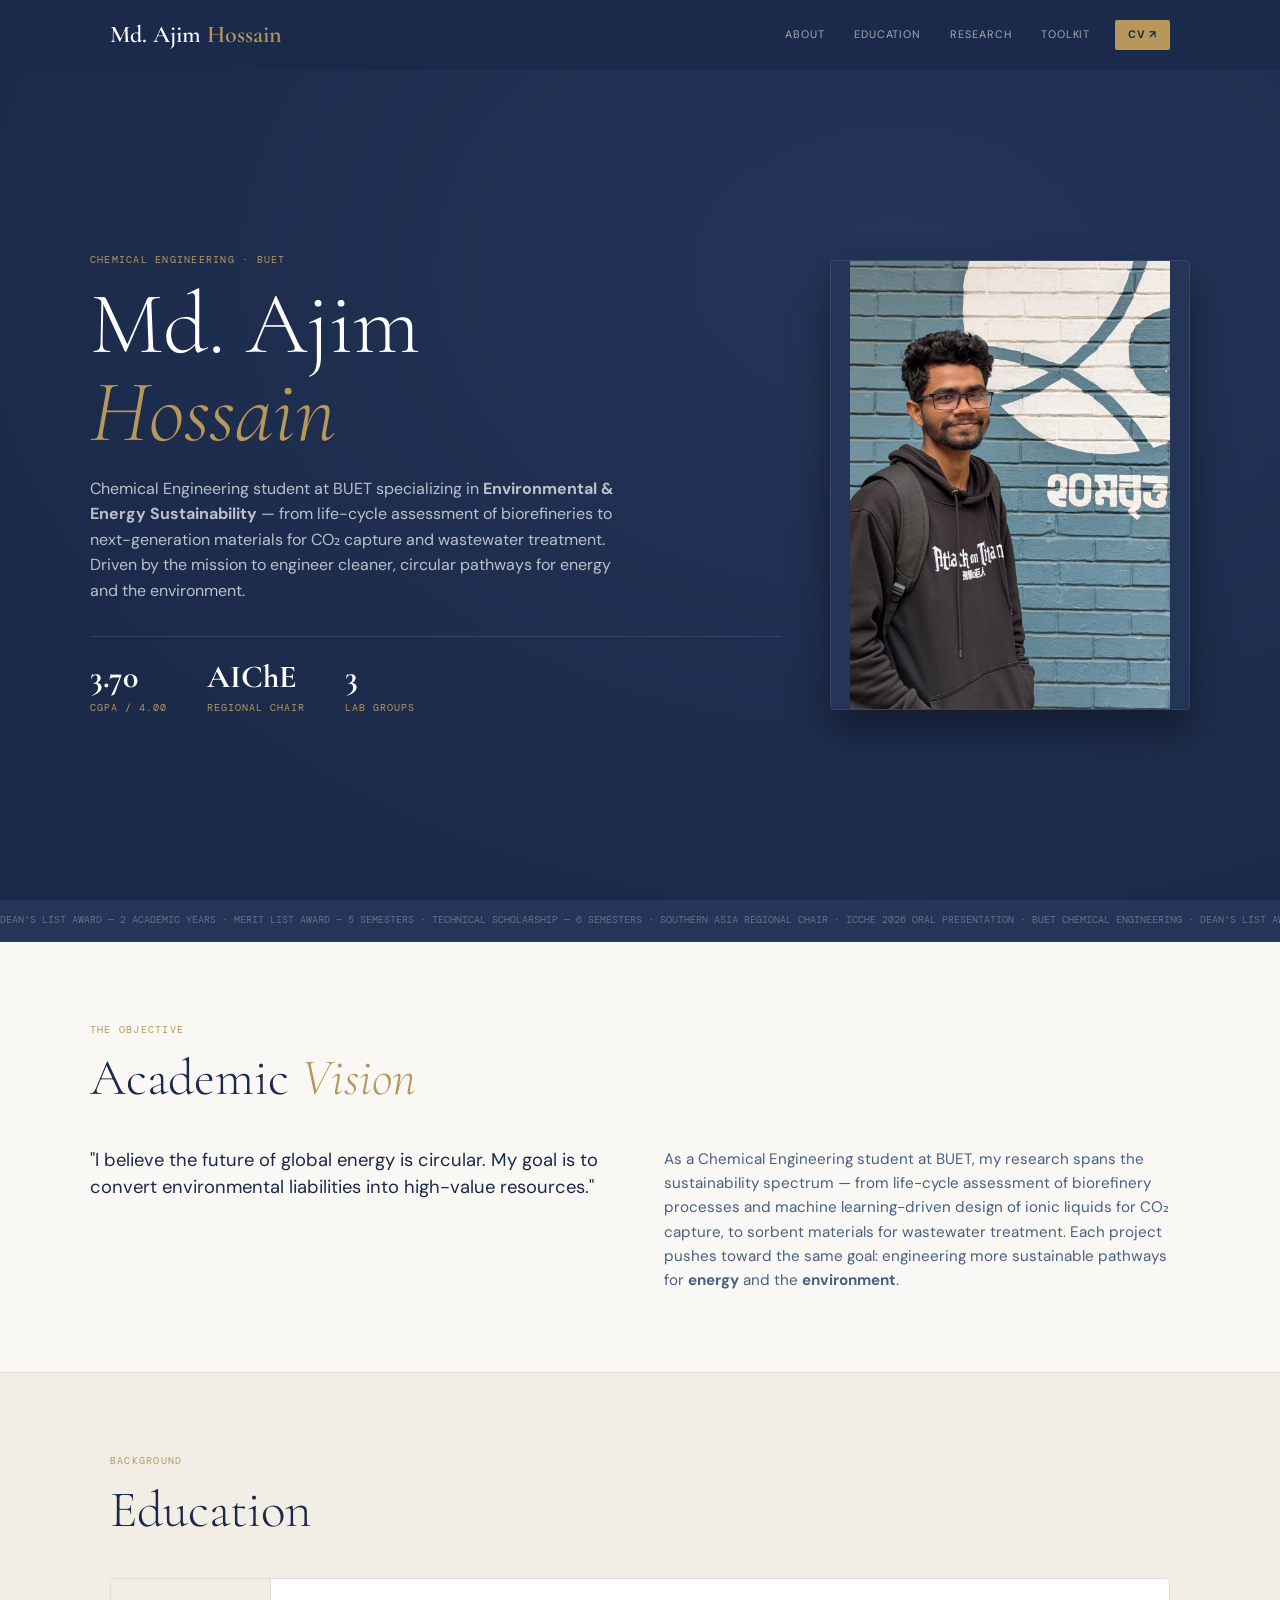
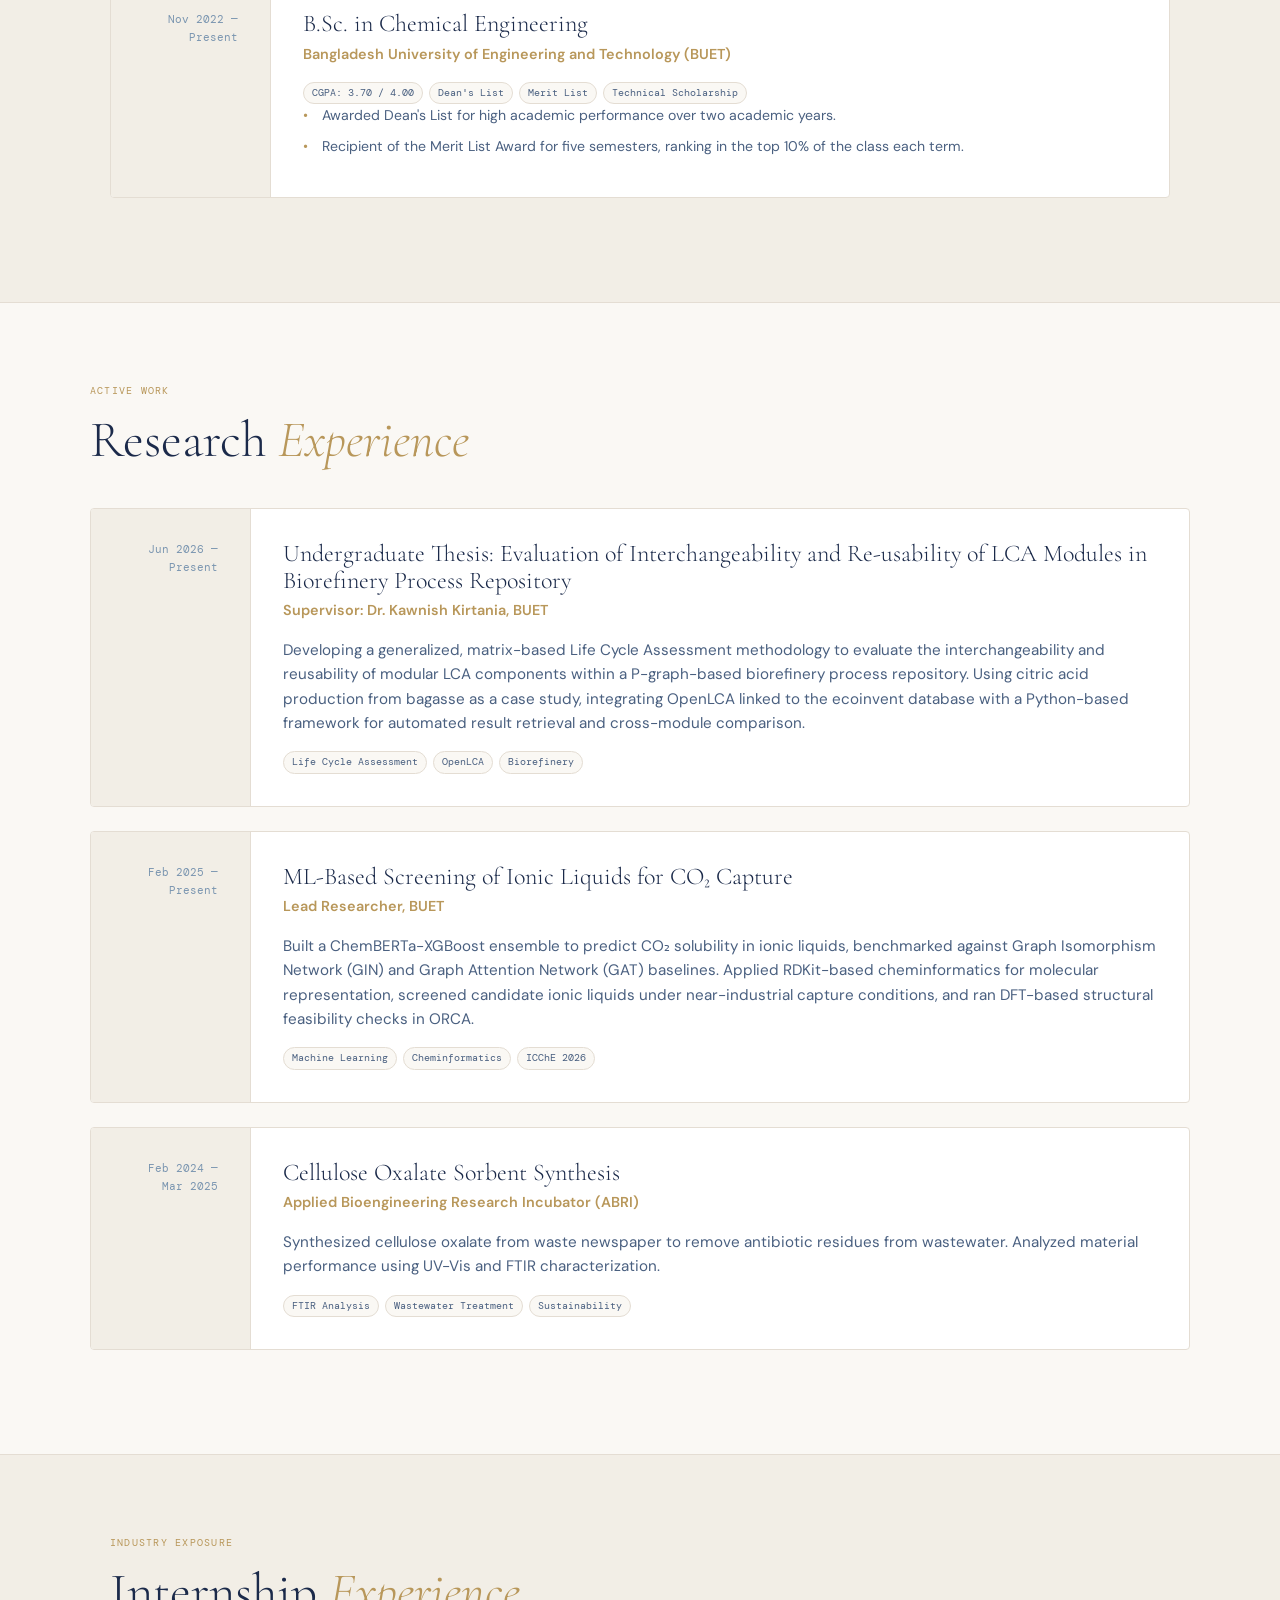
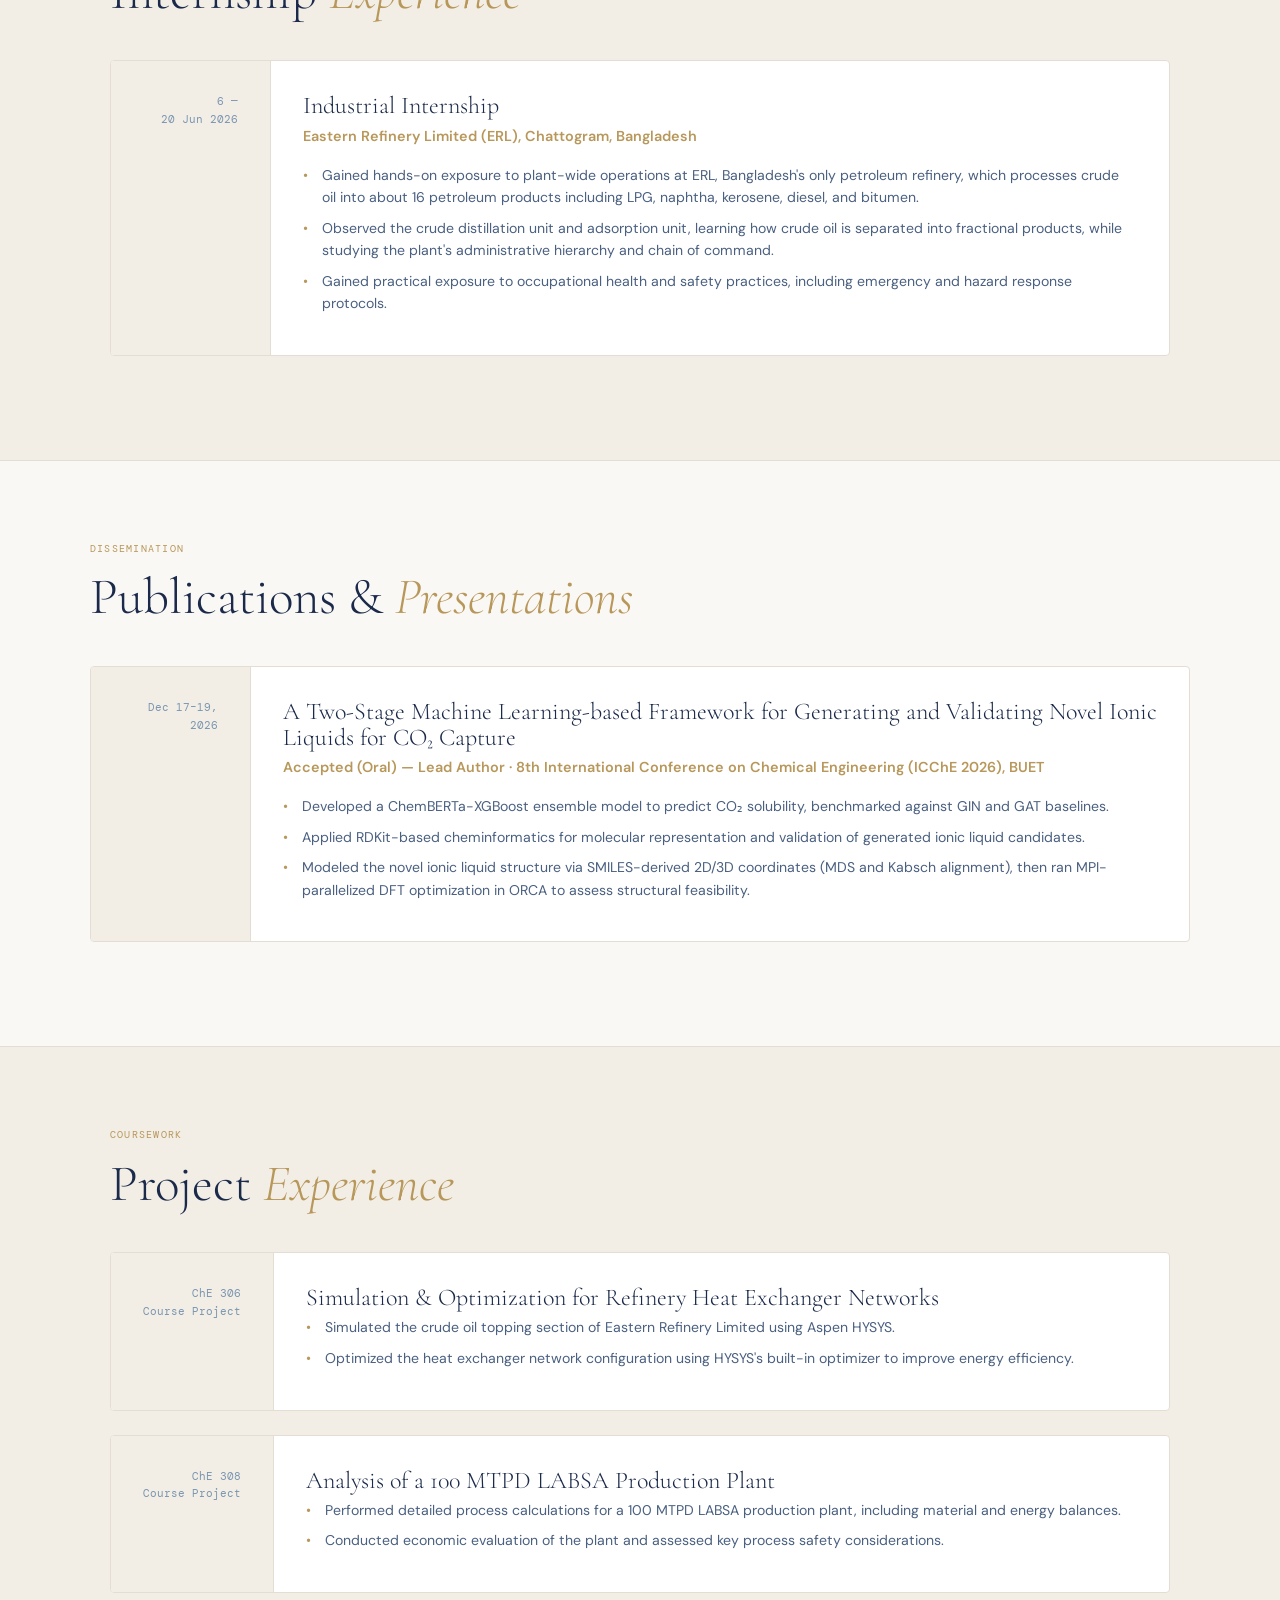
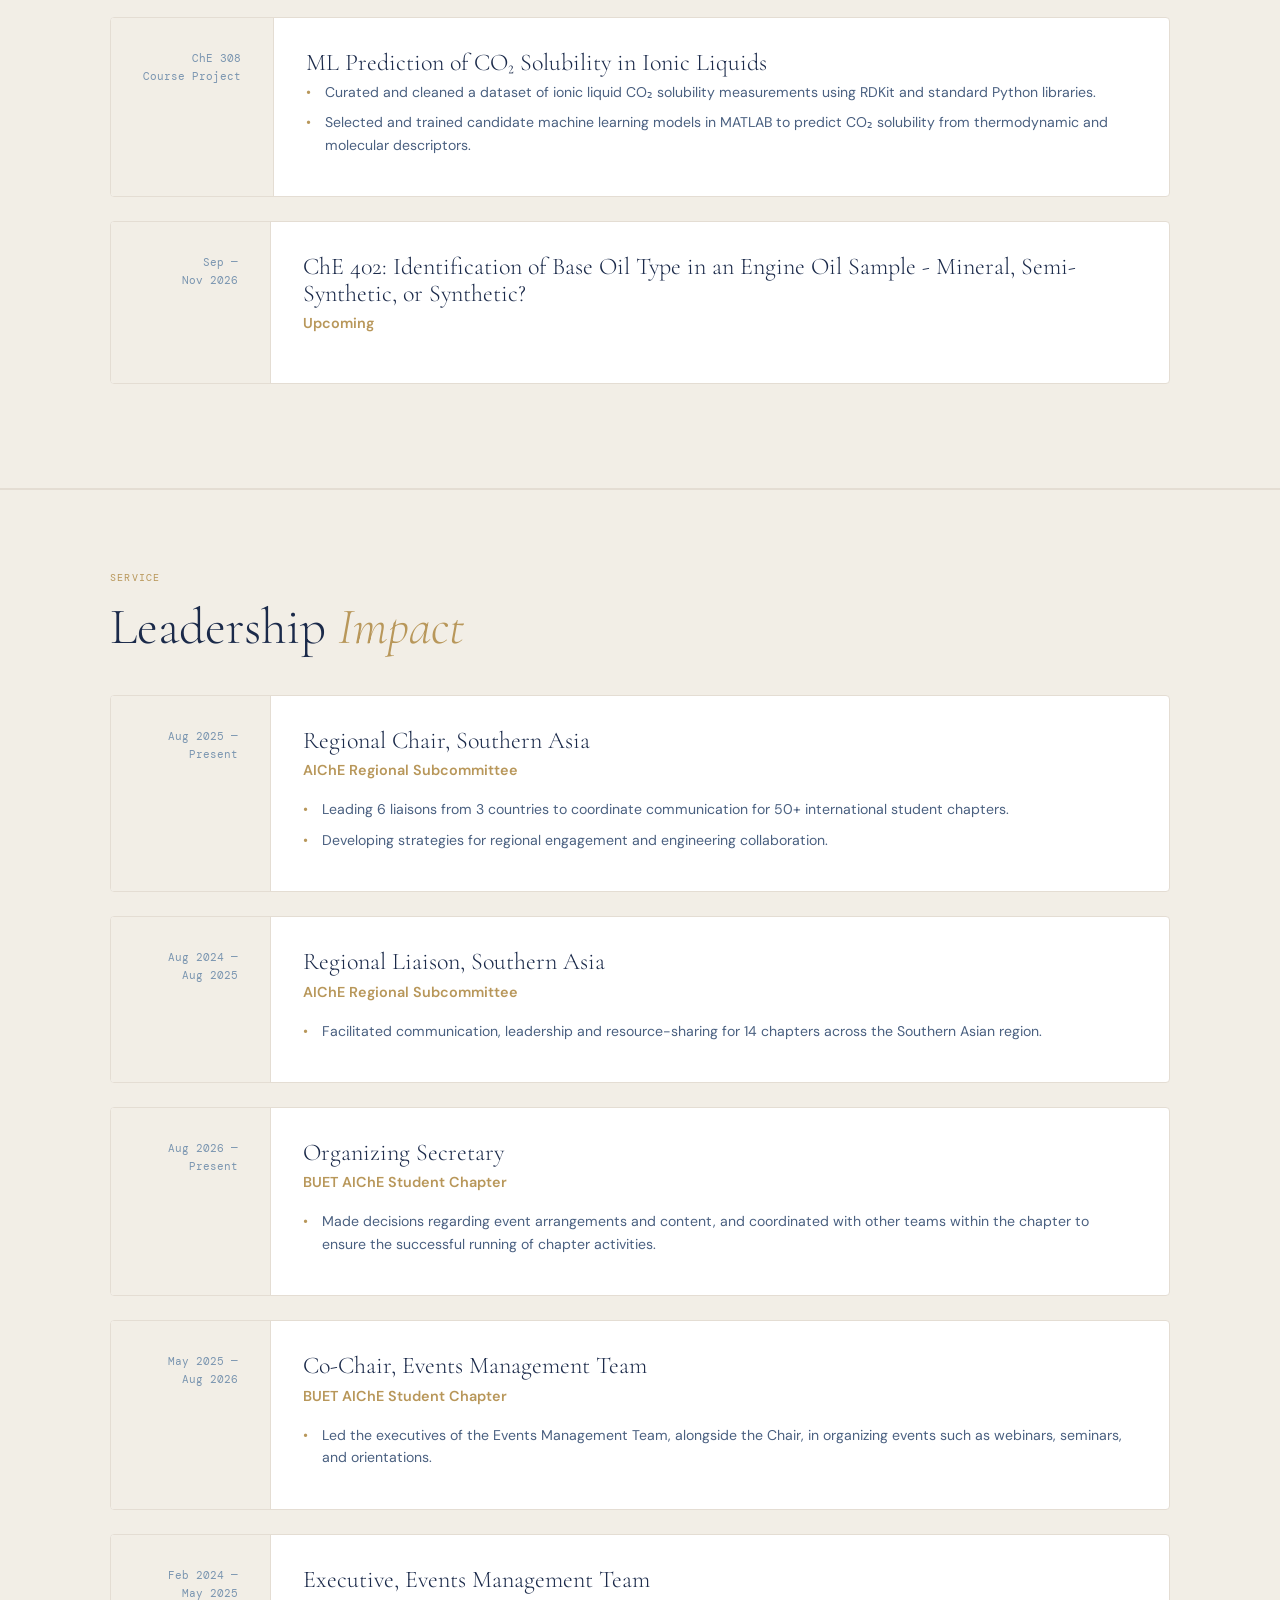
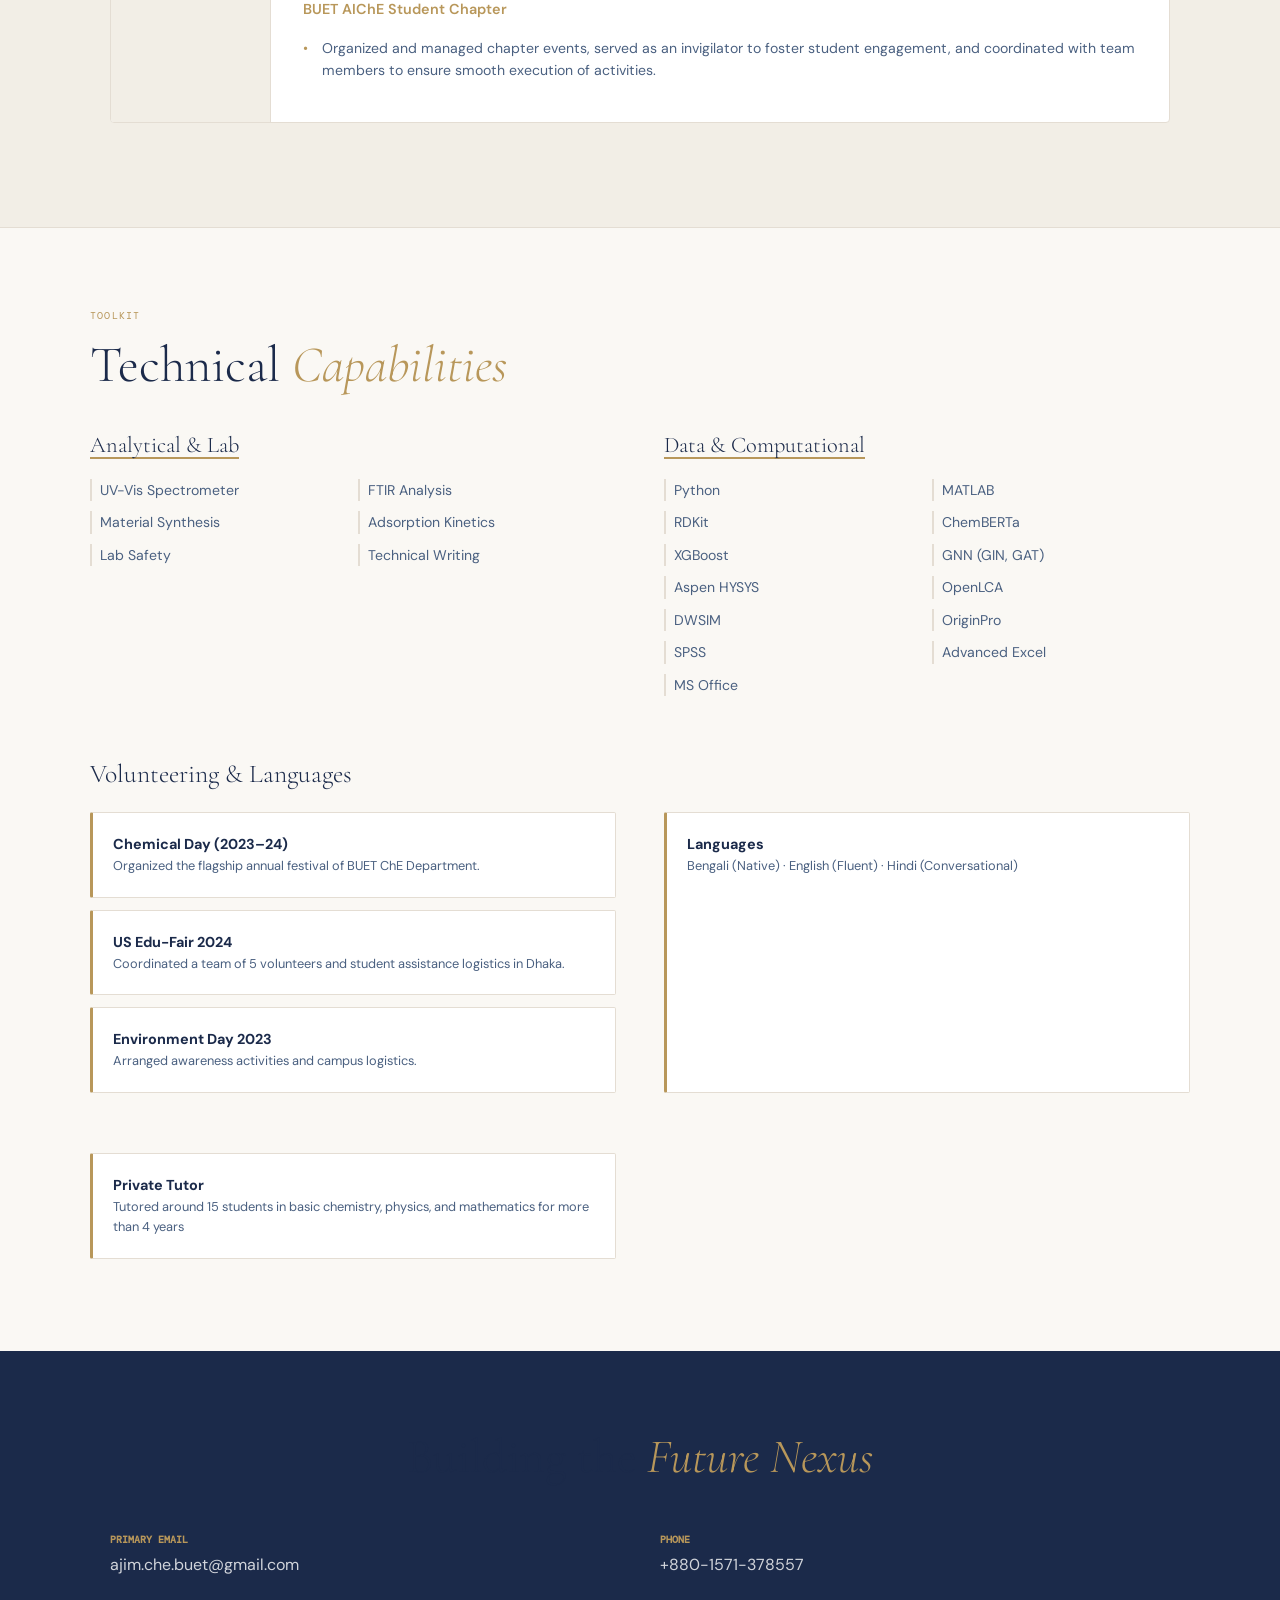
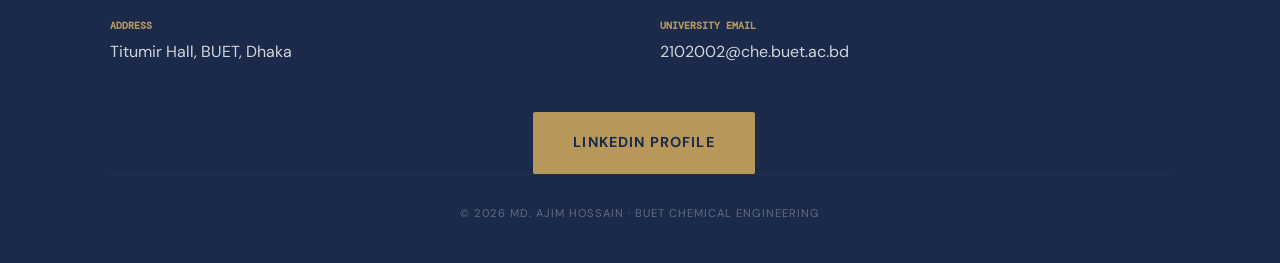
==== commit 622a0288: "Update index.html" ====
--- a/index.html
+++ b/index.html
@@ -406,10 +406,8 @@
         <div class="card reveal">
           <div class="card__sidebar"><span>Sep —</span><span>Nov 2026</span></div>
           <div class="card__main">
-            <h3 class="card__title">ChE 402: Catalyst Preparation and Performance Analysis</h3>
+            <h3 class="card__title">ChE 402: Identification of Base Oil Type in an Engine Oil Sample - Mineral, Semi-Synthetic, or Synthetic?</h3>
             <span class="card__org">Upcoming</span>
-            <ul class="card__list">
-              <li>Upcoming project focused on the preparation of a heterogeneous catalyst and evaluation of its performance; specific scope to be finalized.</li>
             </ul>
           </div>
         </div>
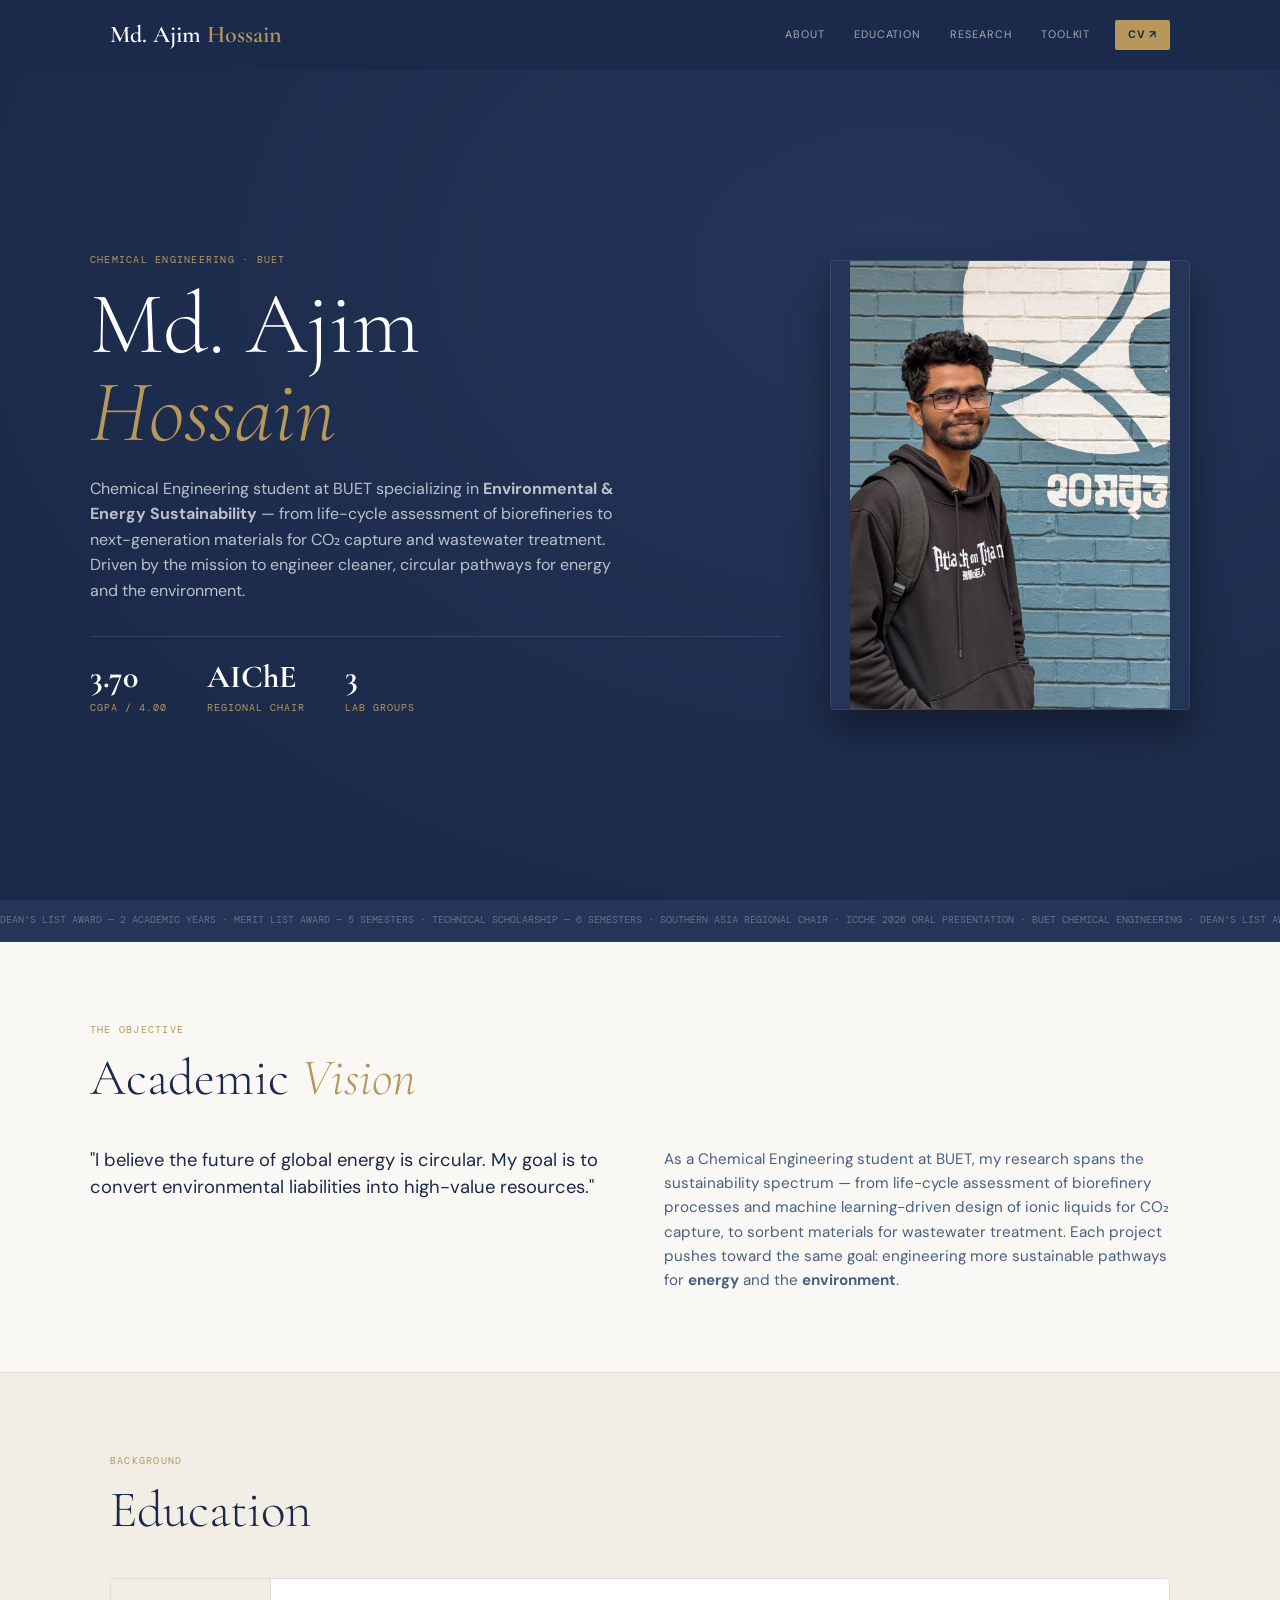
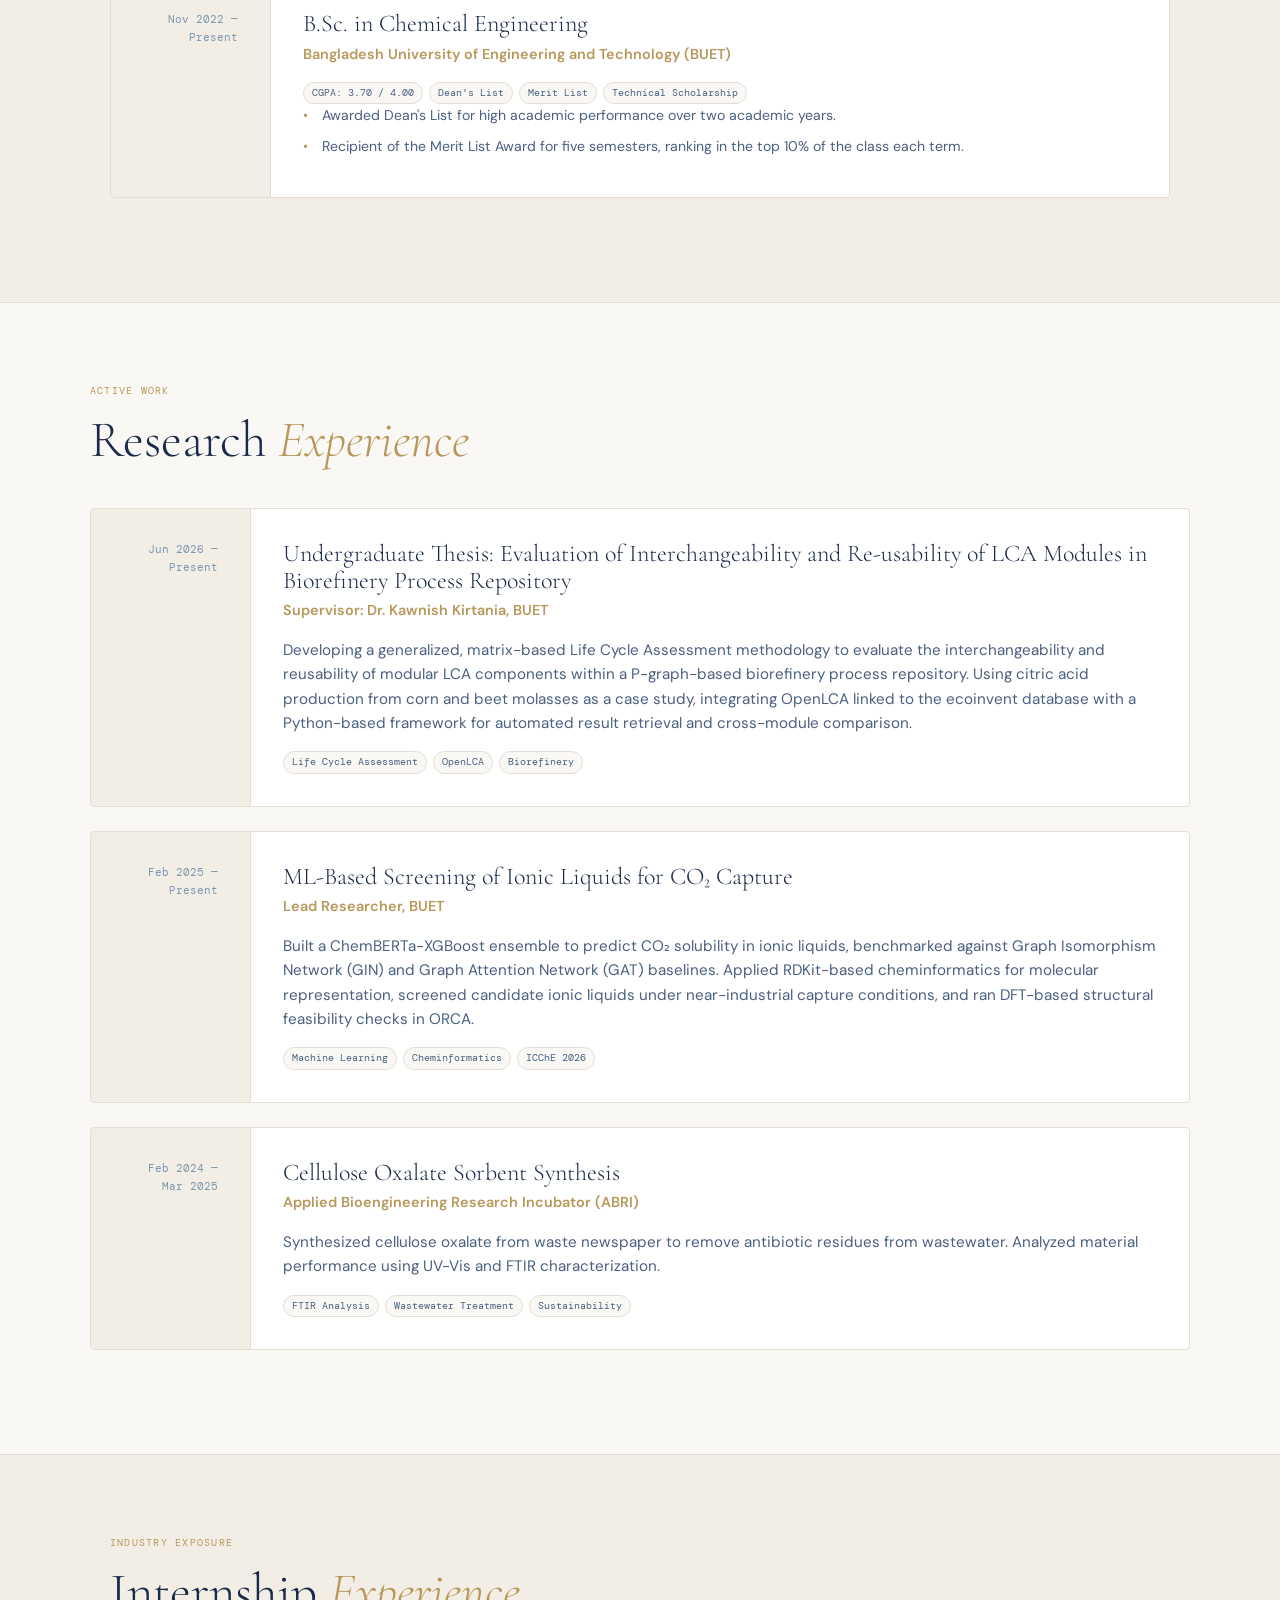
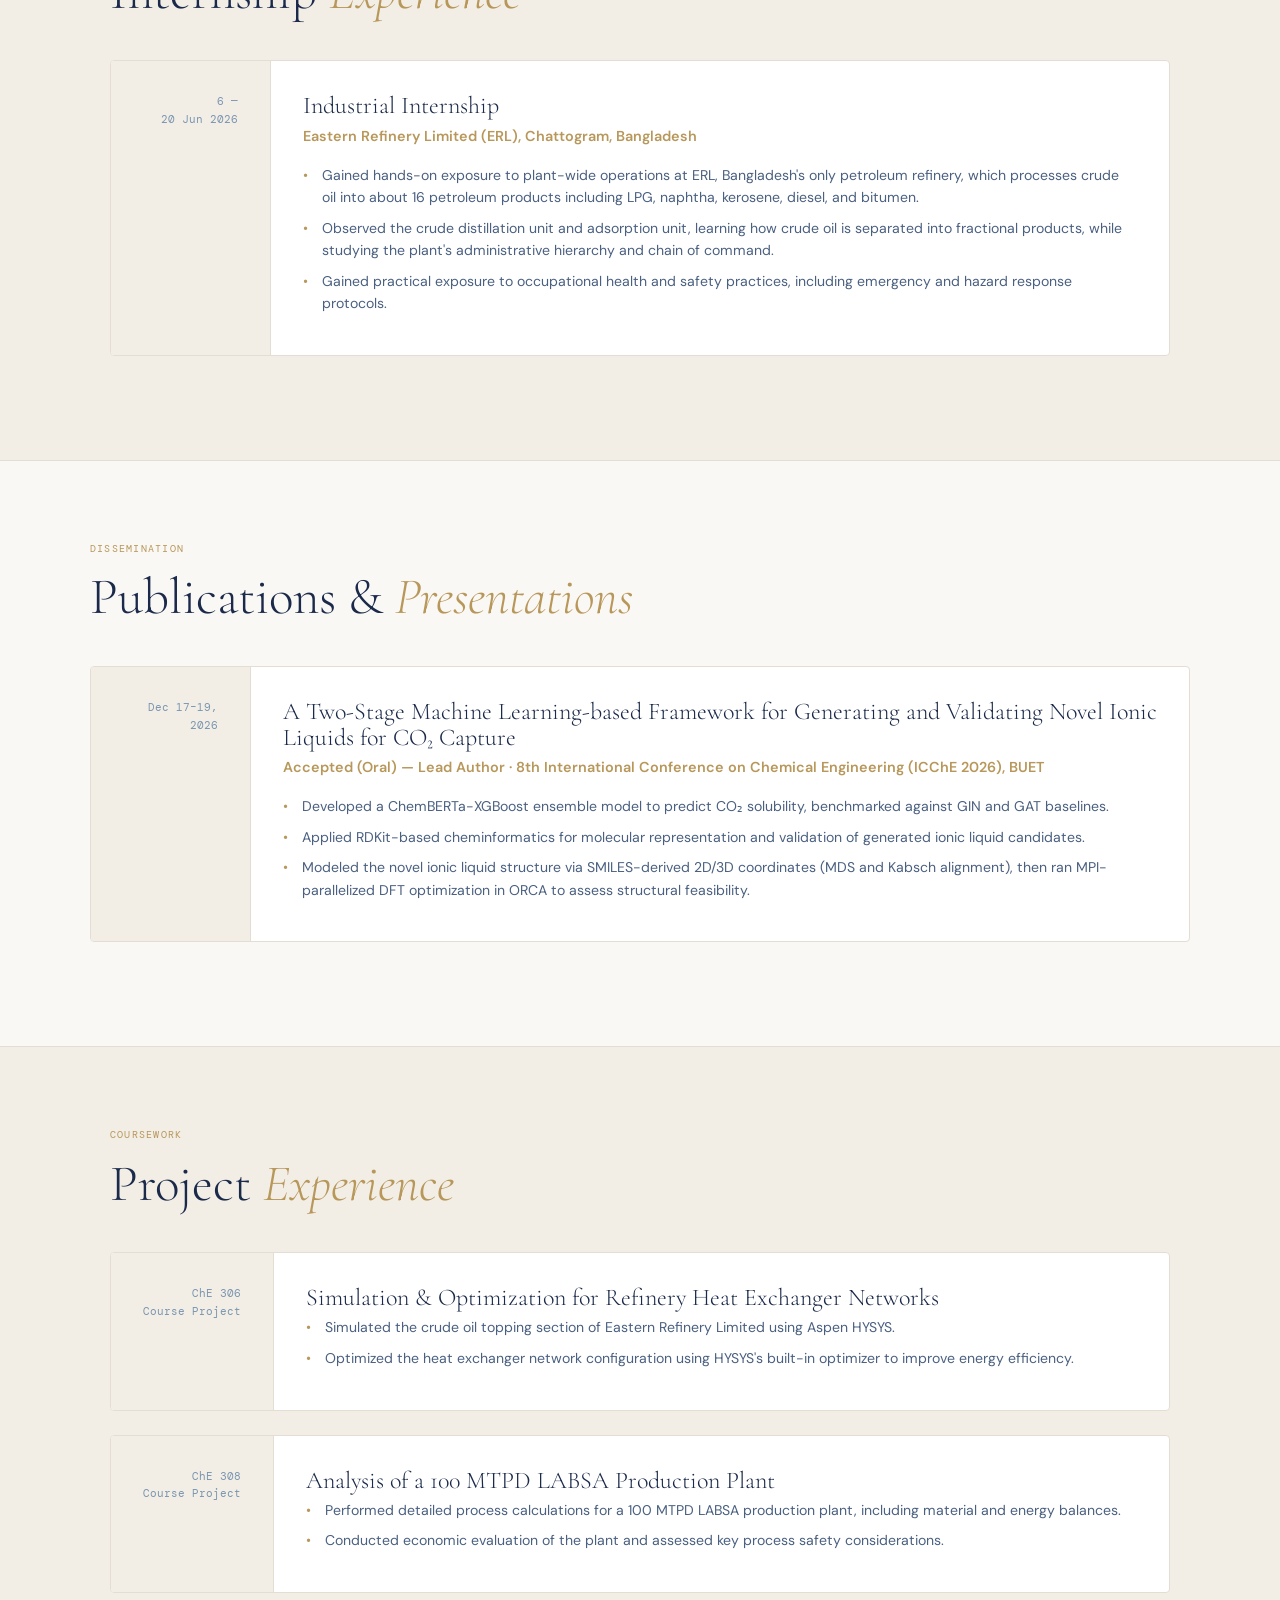
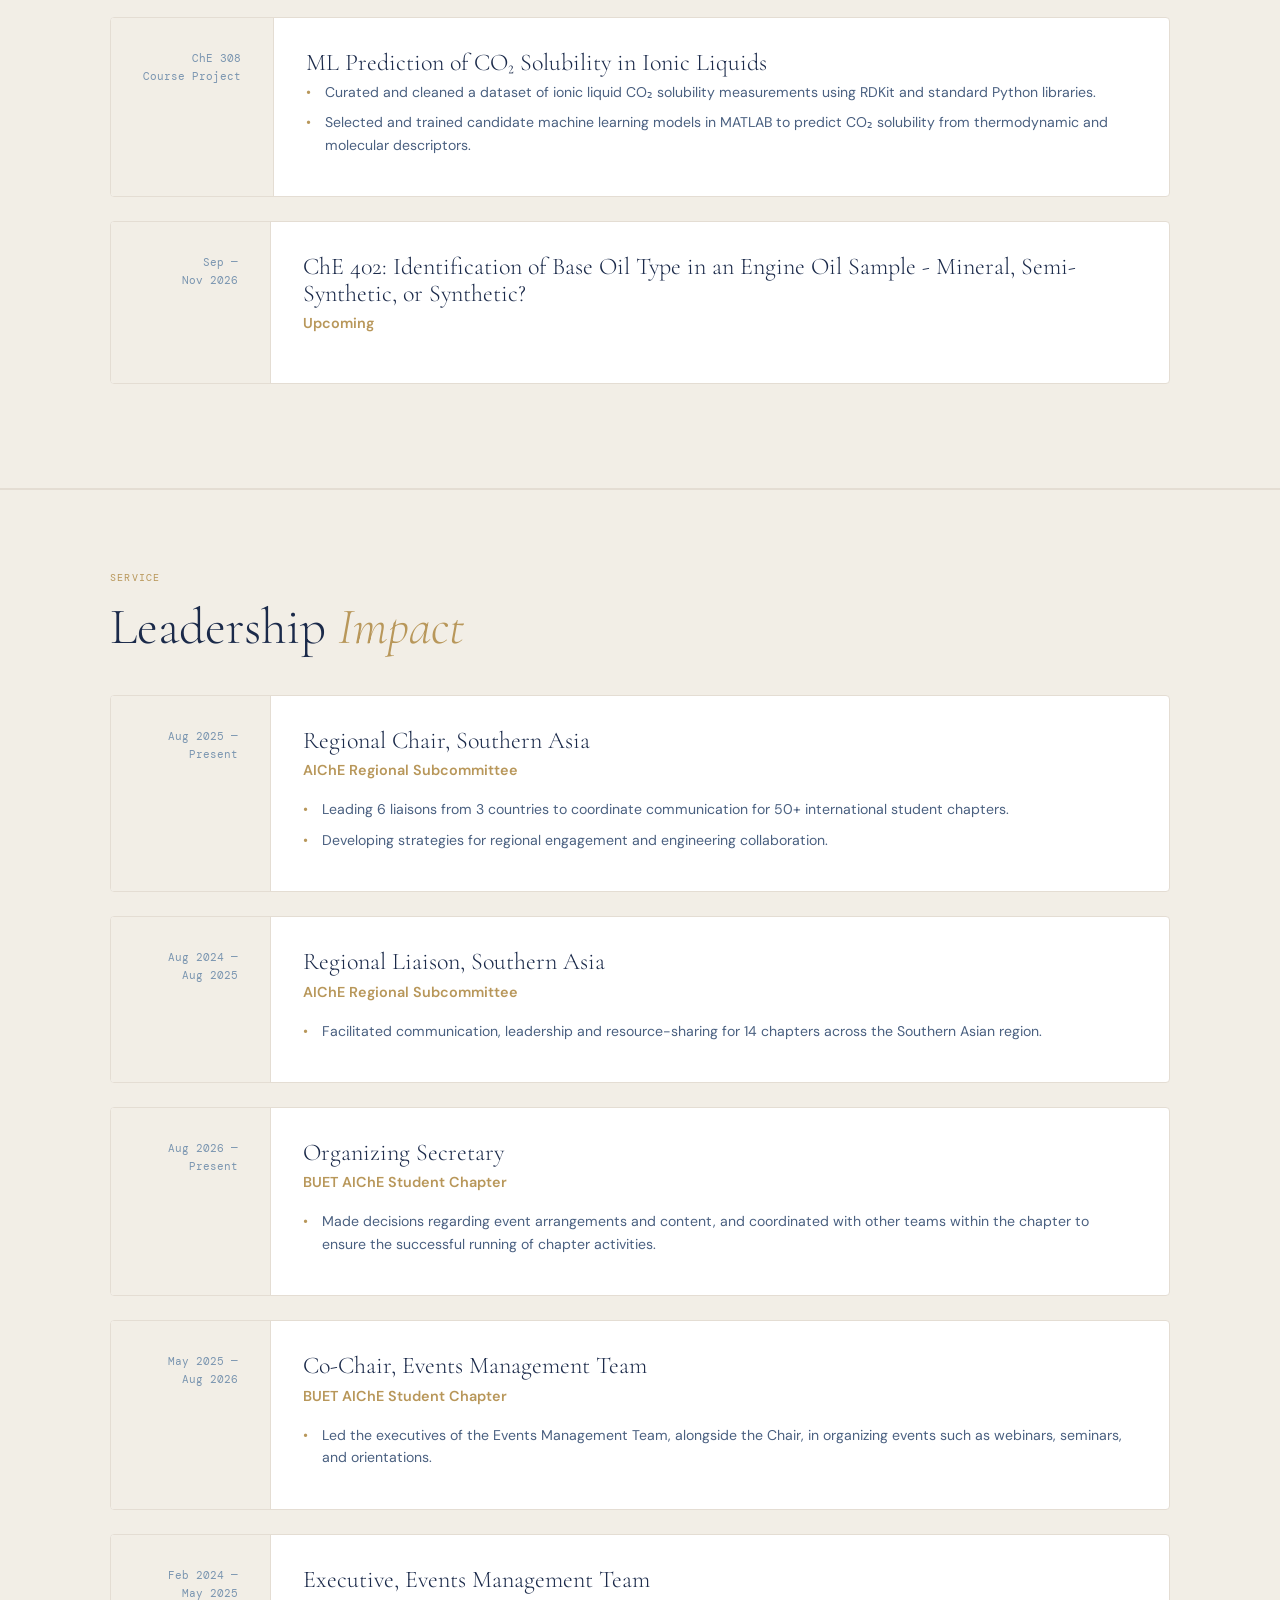
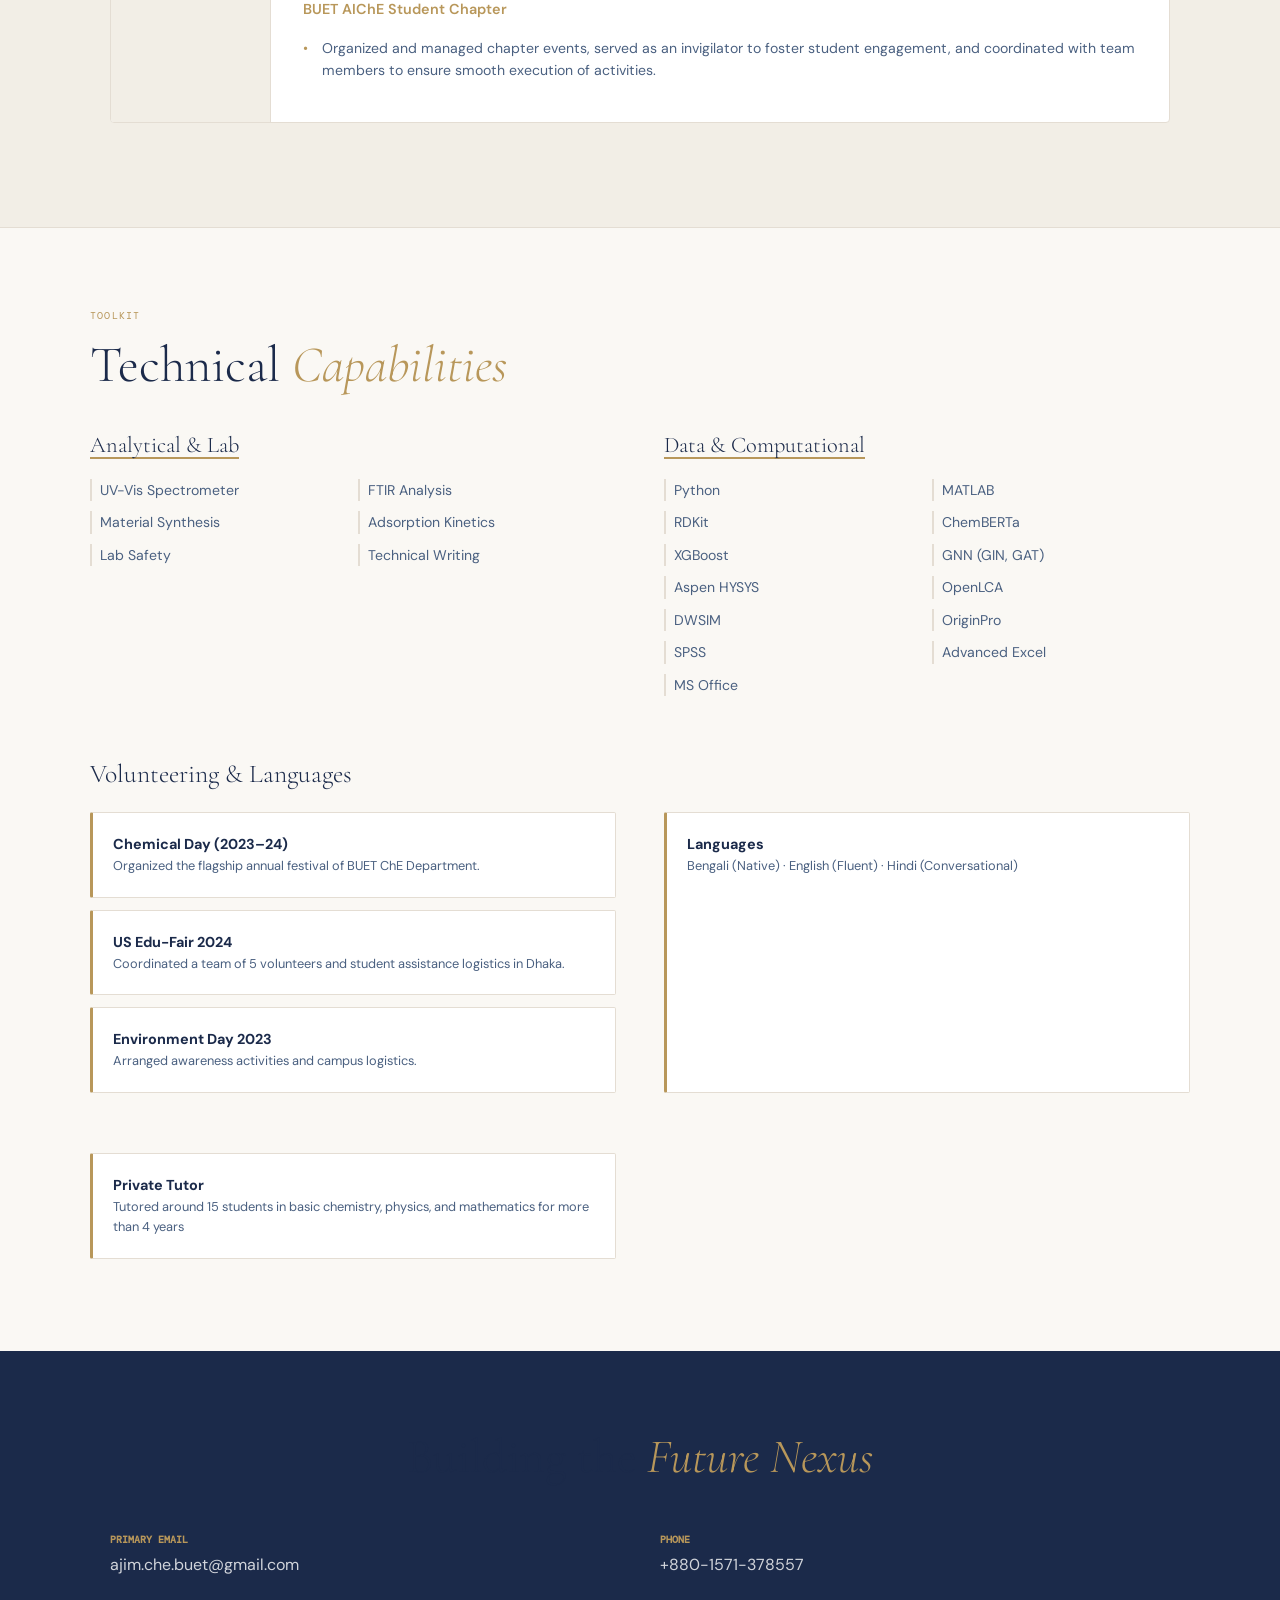
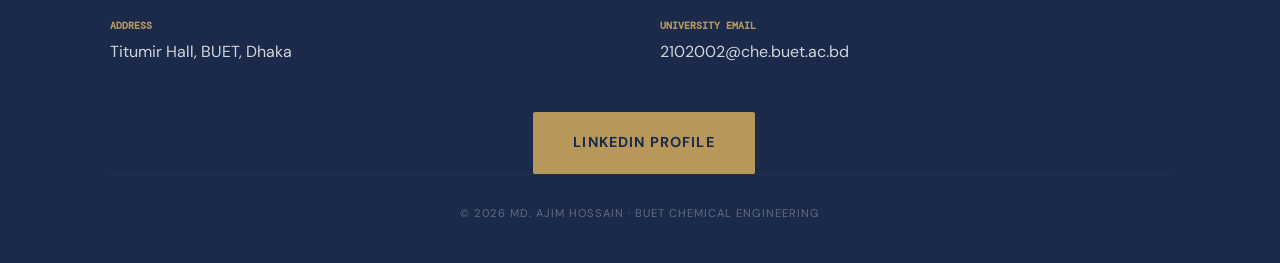
==== commit 540166e1: "Update index.html" ====
--- a/index.html
+++ b/index.html
@@ -295,7 +295,7 @@
         <div class="card__main">
           <h3 class="card__title">Undergraduate Thesis: Evaluation of Interchangeability and Re-usability of LCA Modules in Biorefinery Process Repository</h3>
           <span class="card__org">Supervisor: Dr. Kawnish Kirtania, BUET</span>
-          <p class="body-text">Developing a generalized, matrix-based Life Cycle Assessment methodology to evaluate the interchangeability and reusability of modular LCA components within a P-graph-based biorefinery process repository. Using citric acid production from bagasse as a case study, integrating OpenLCA linked to the ecoinvent database with a Python-based framework for automated result retrieval and cross-module comparison.</p>
+          <p class="body-text">Developing a generalized, matrix-based Life Cycle Assessment methodology to evaluate the interchangeability and reusability of modular LCA components within a P-graph-based biorefinery process repository. Using citric acid production from corn and beet molasses as a case study, integrating OpenLCA linked to the ecoinvent database with a Python-based framework for automated result retrieval and cross-module comparison.</p>
           <div class="tag-group"><span class="tag">Life Cycle Assessment</span><span class="tag">OpenLCA</span><span class="tag">Biorefinery</span></div>
         </div>
       </div>
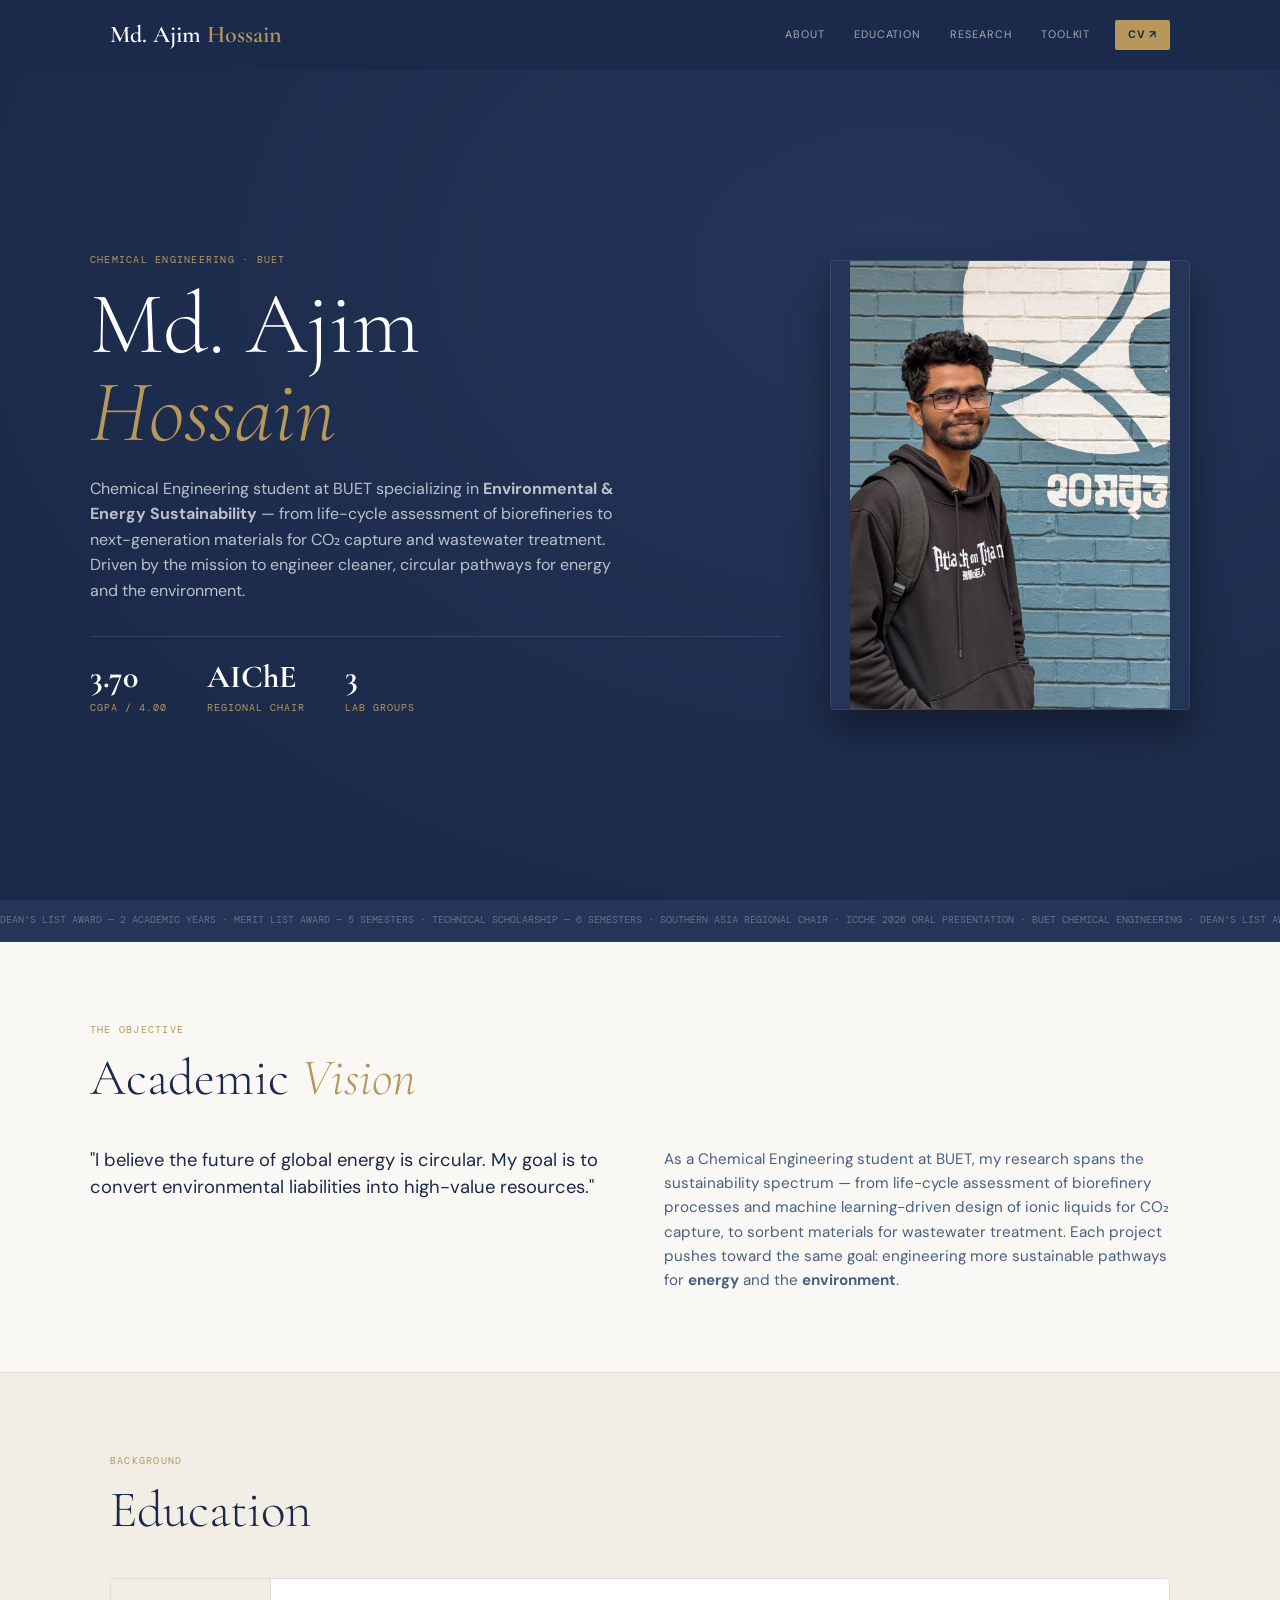
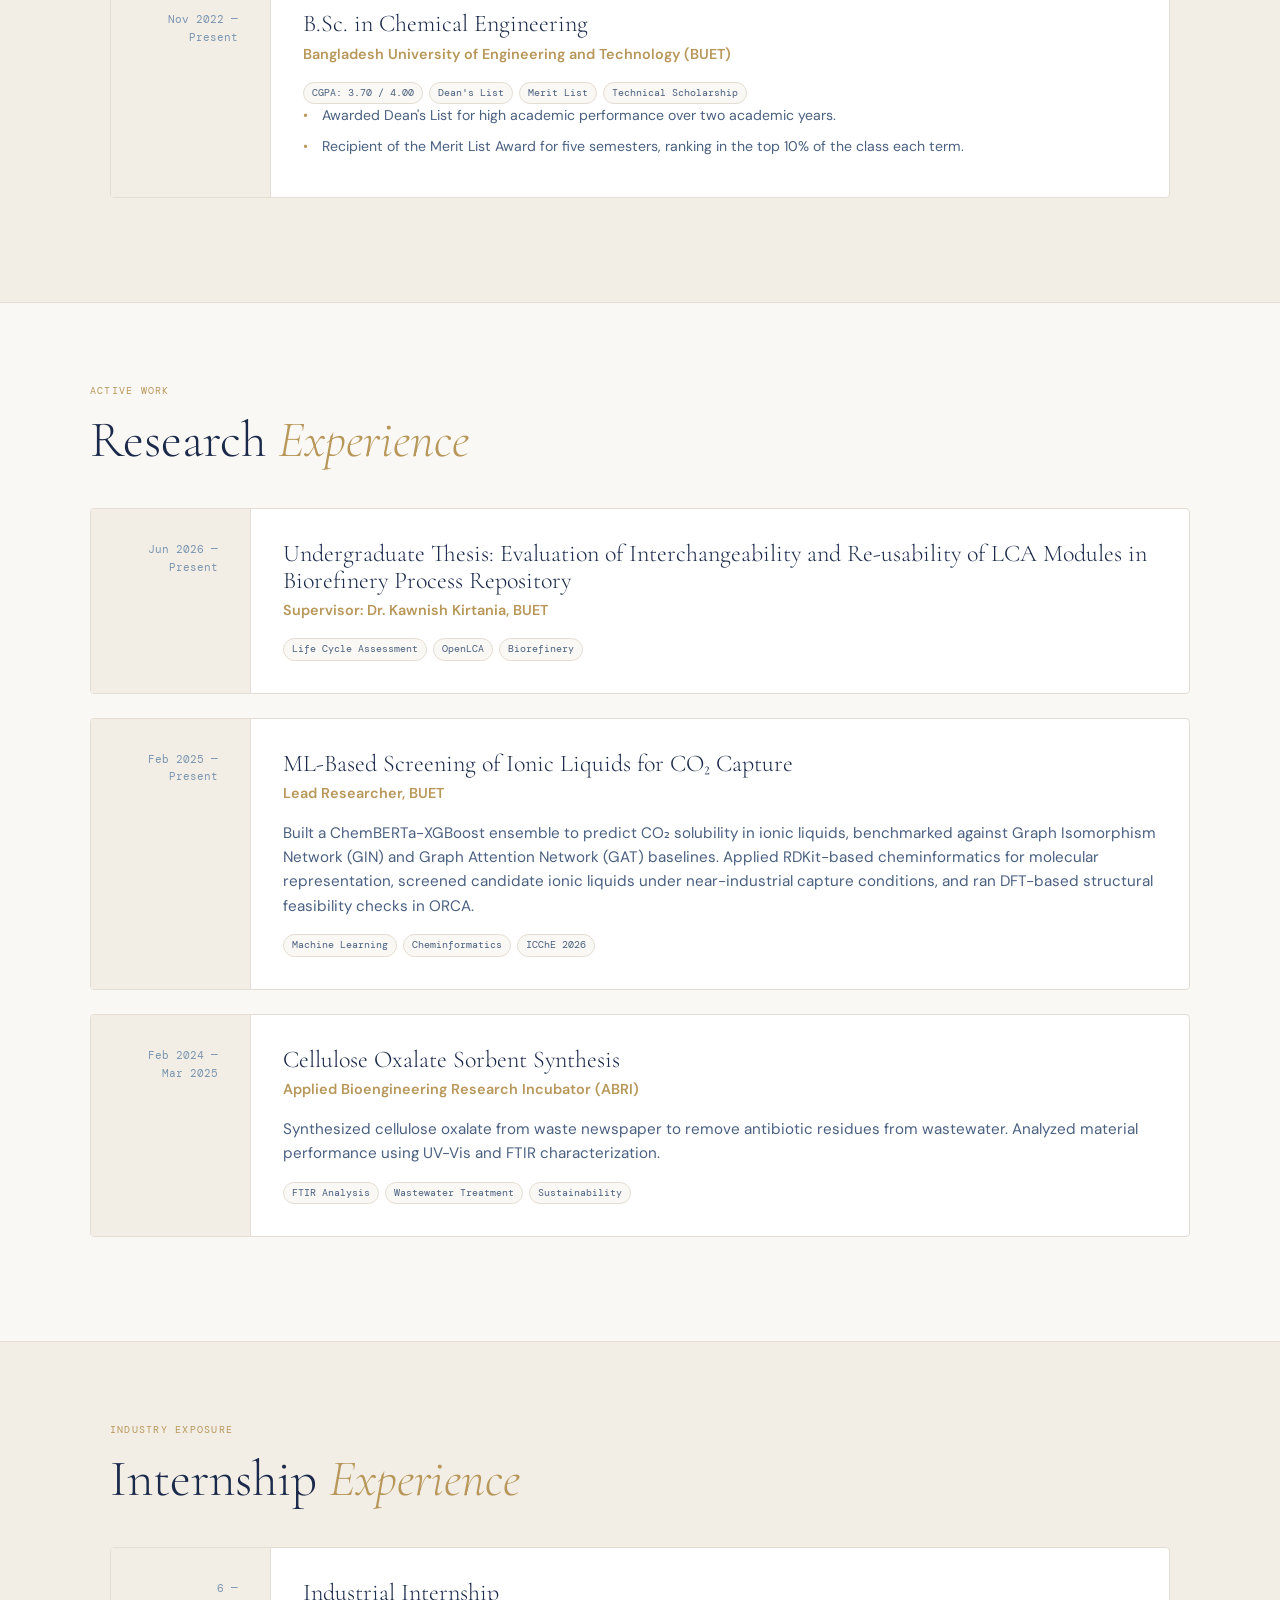
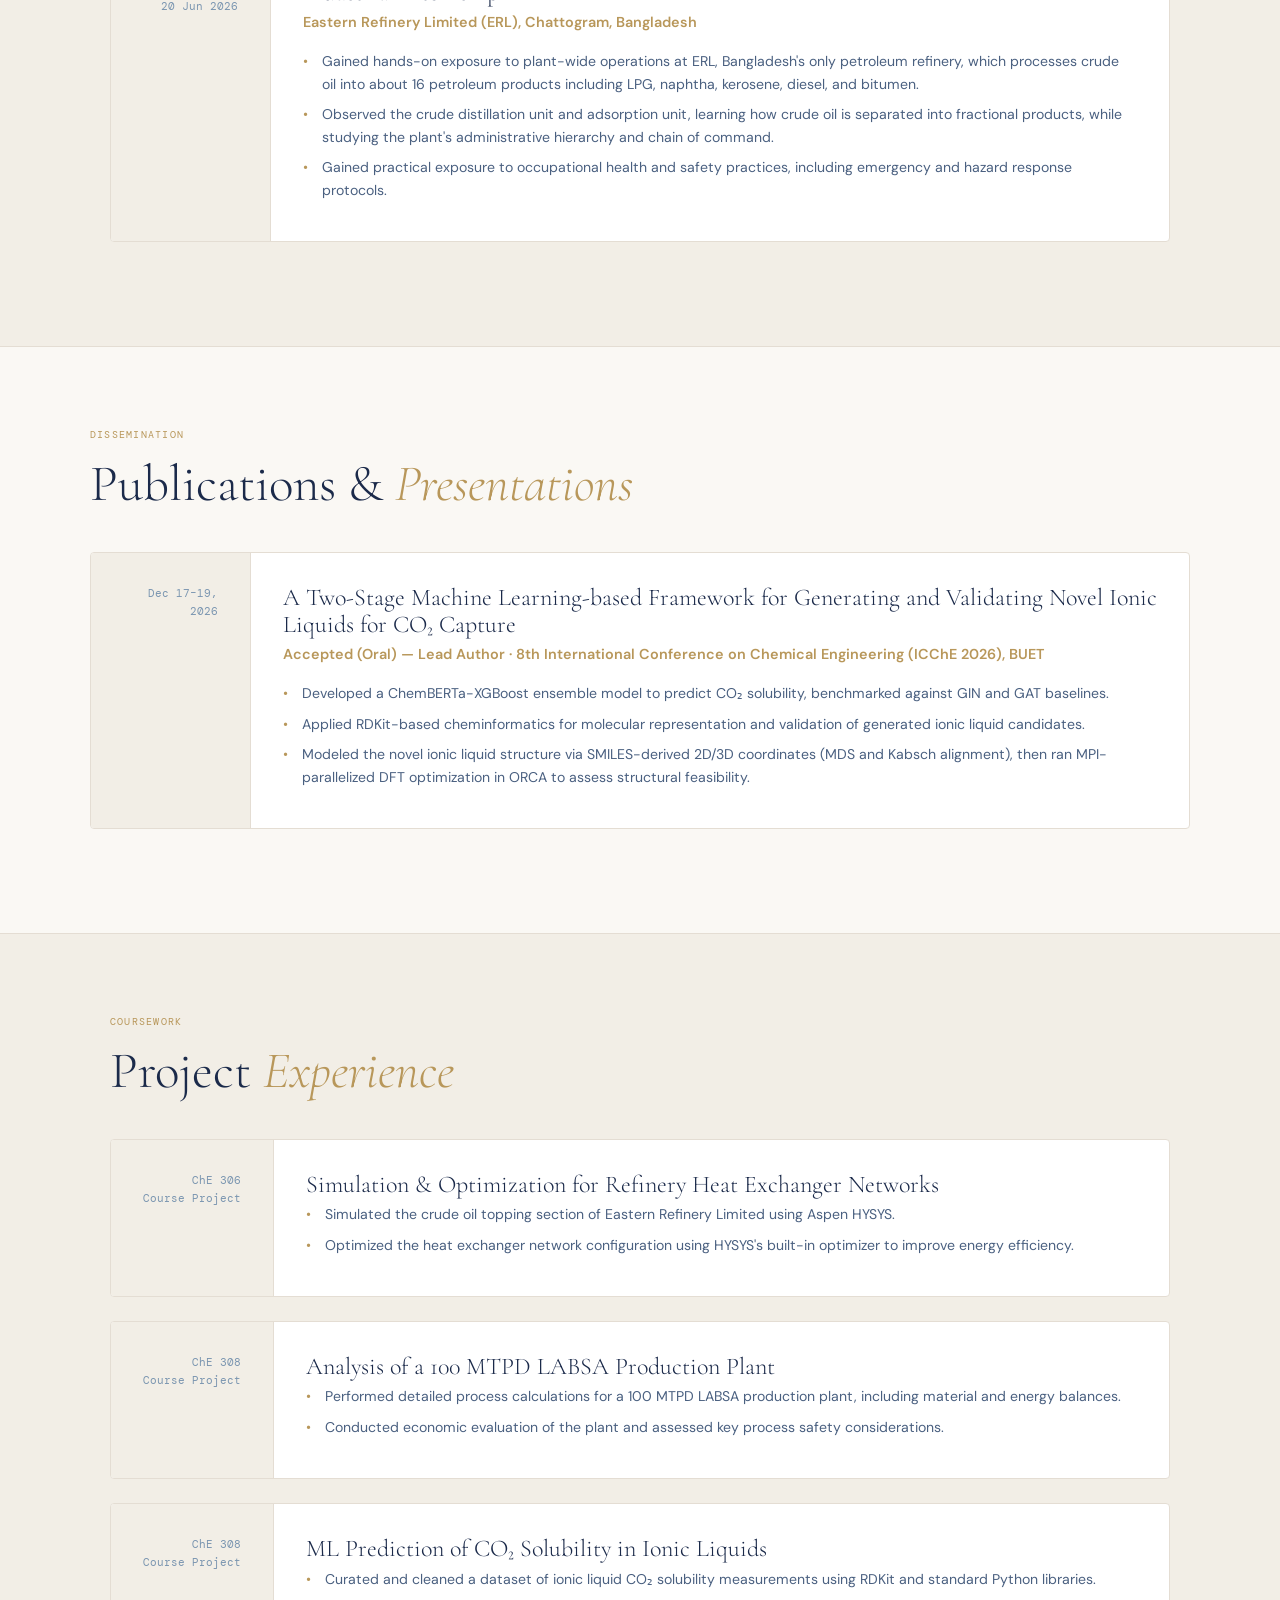
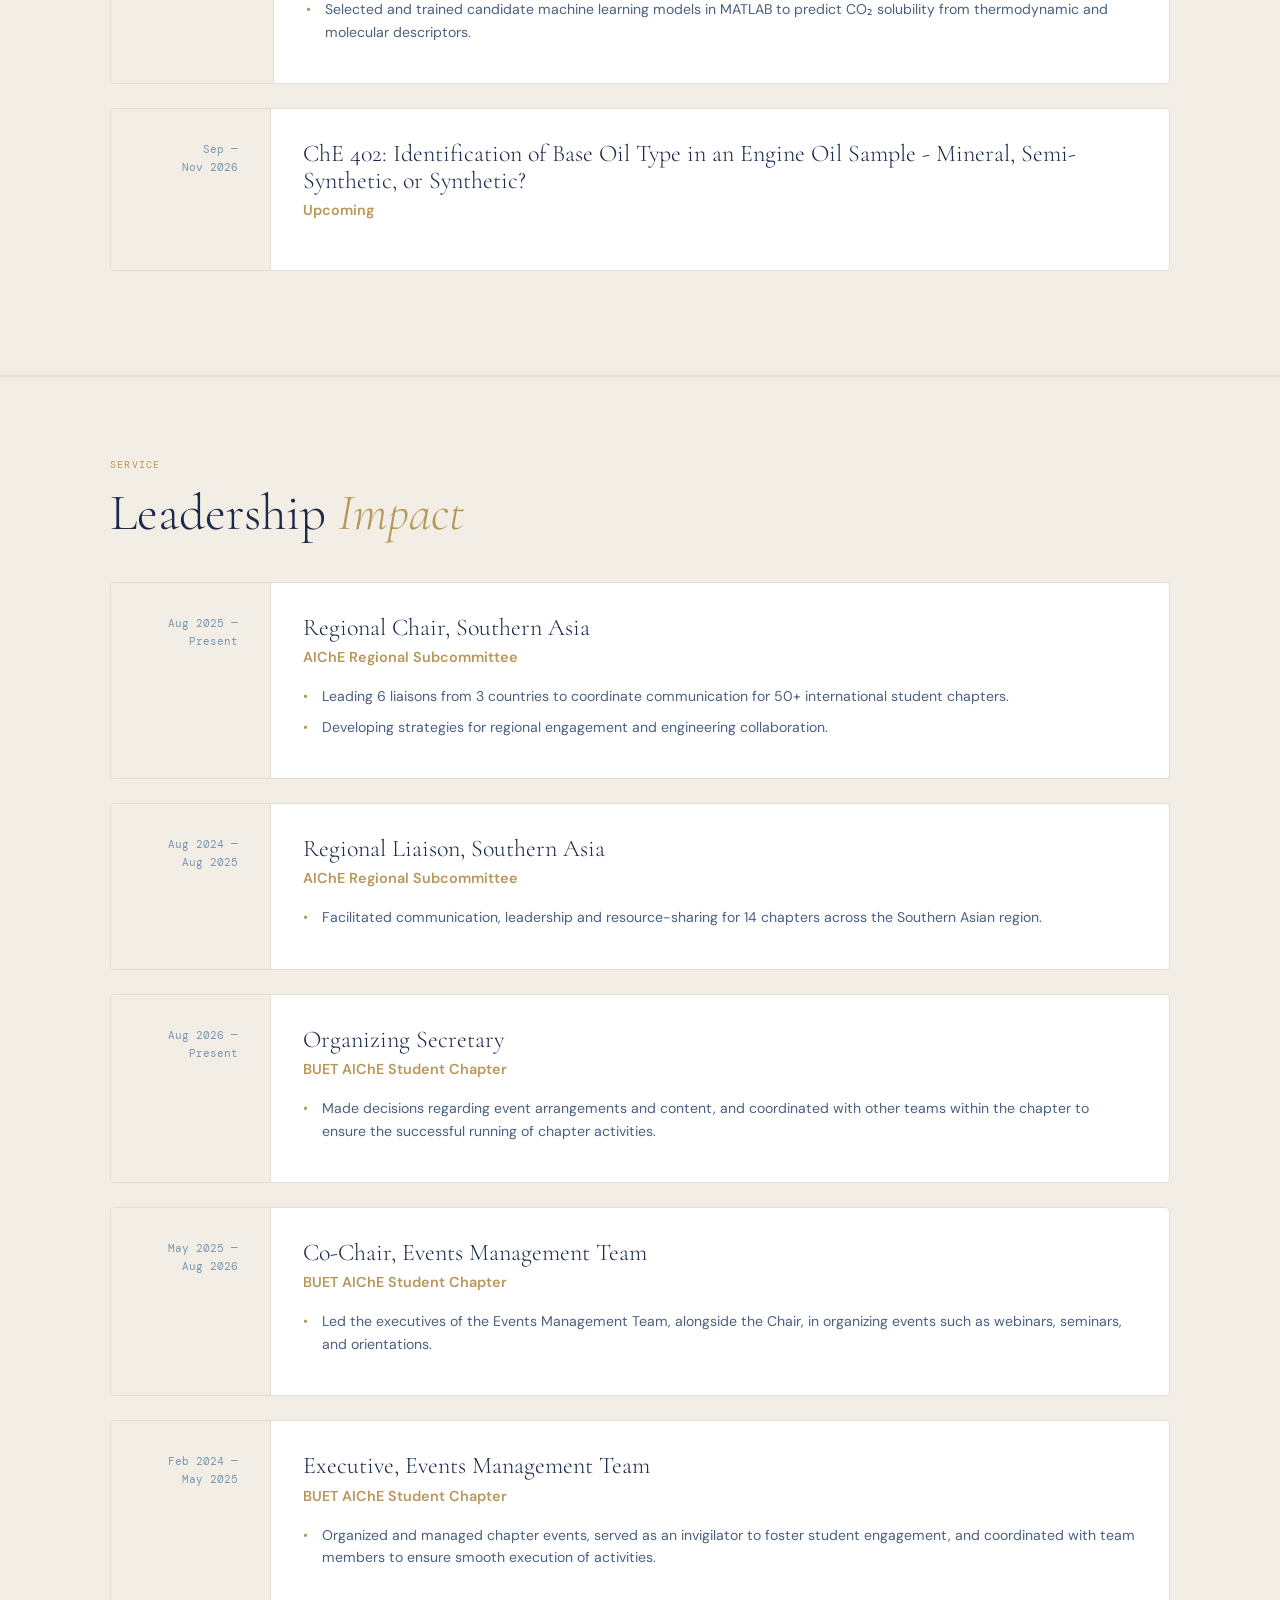
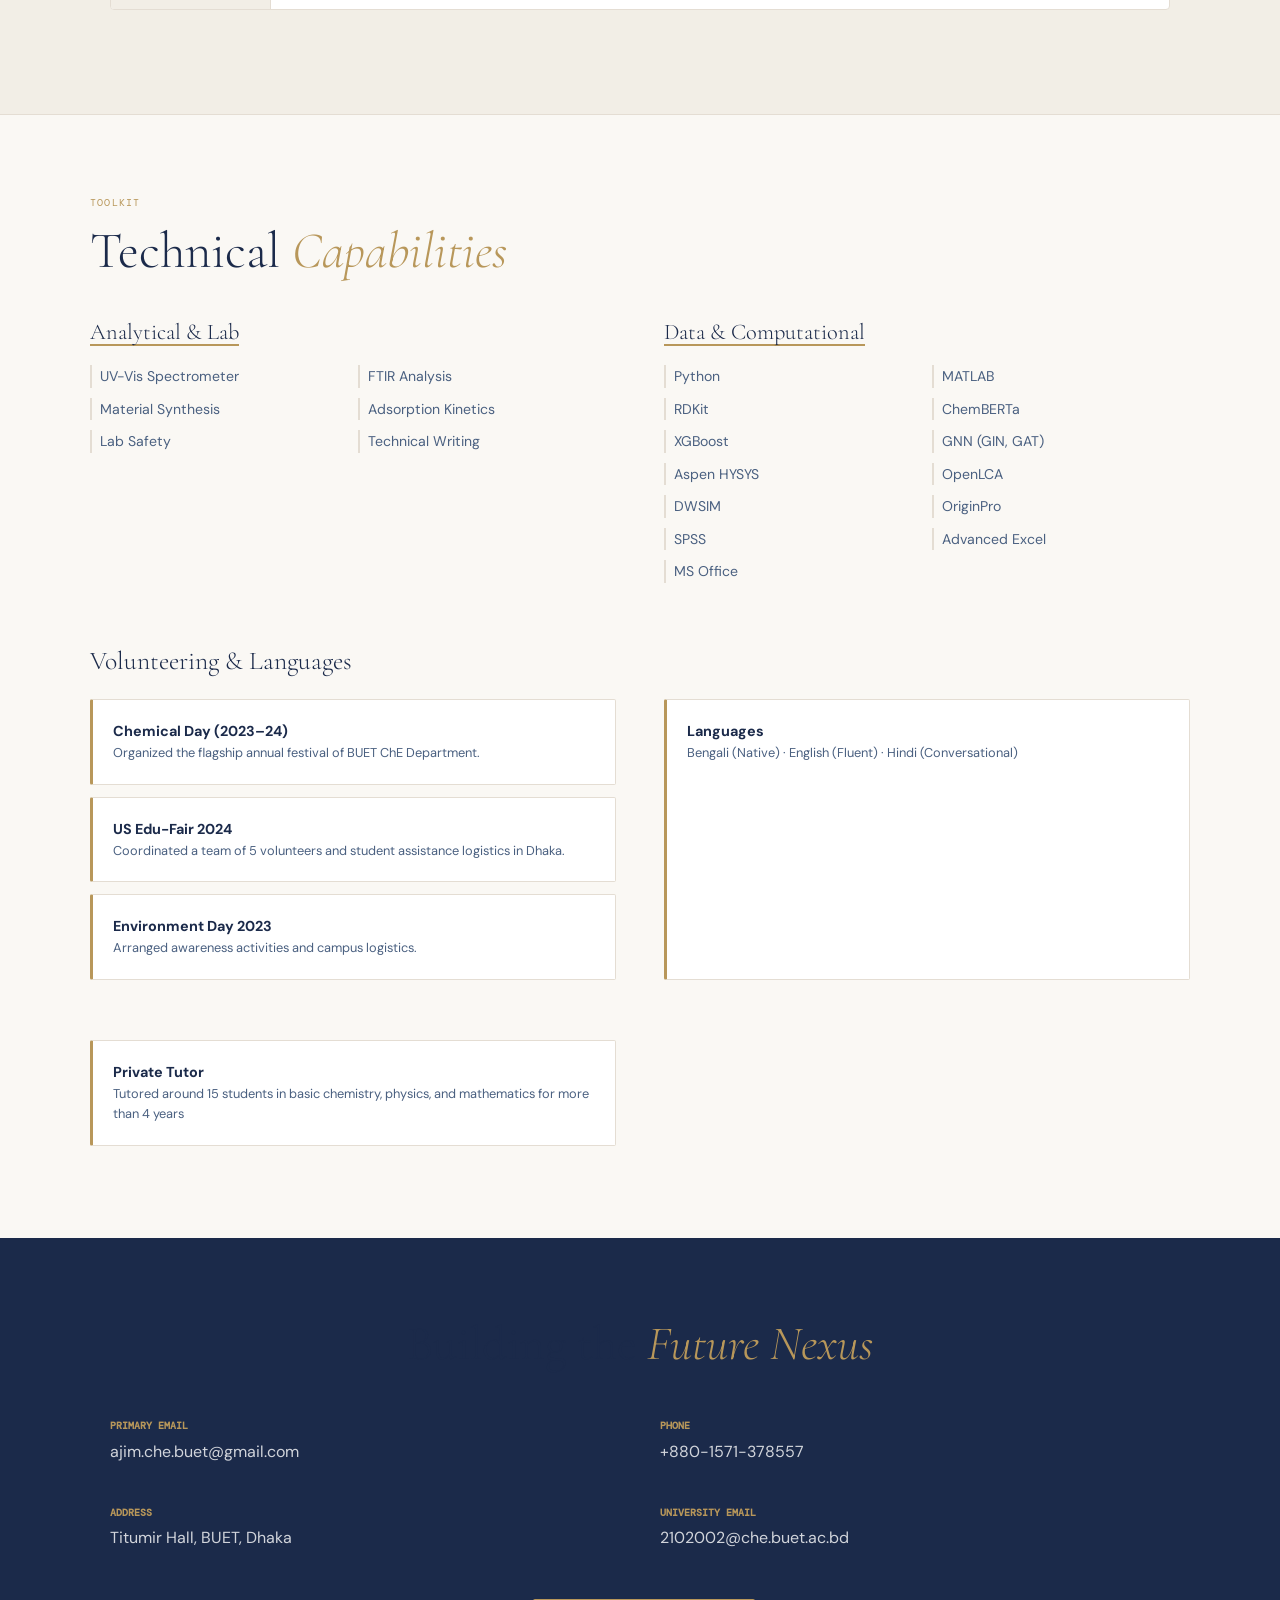
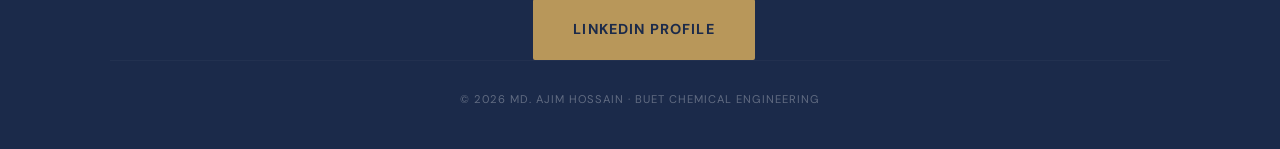
==== commit e961fb52: "Update" ====
--- a/index.html
+++ b/index.html
@@ -295,7 +295,7 @@
         <div class="card__main">
           <h3 class="card__title">Undergraduate Thesis: Evaluation of Interchangeability and Re-usability of LCA Modules in Biorefinery Process Repository</h3>
           <span class="card__org">Supervisor: Dr. Kawnish Kirtania, BUET</span>
-          <p class="body-text">Developing a generalized, matrix-based Life Cycle Assessment methodology to evaluate the interchangeability and reusability of modular LCA components within a P-graph-based biorefinery process repository. Using citric acid production from corn and beet molasses as a case study, integrating OpenLCA linked to the ecoinvent database with a Python-based framework for automated result retrieval and cross-module comparison.</p>
+          
           <div class="tag-group"><span class="tag">Life Cycle Assessment</span><span class="tag">OpenLCA</span><span class="tag">Biorefinery</span></div>
         </div>
       </div>
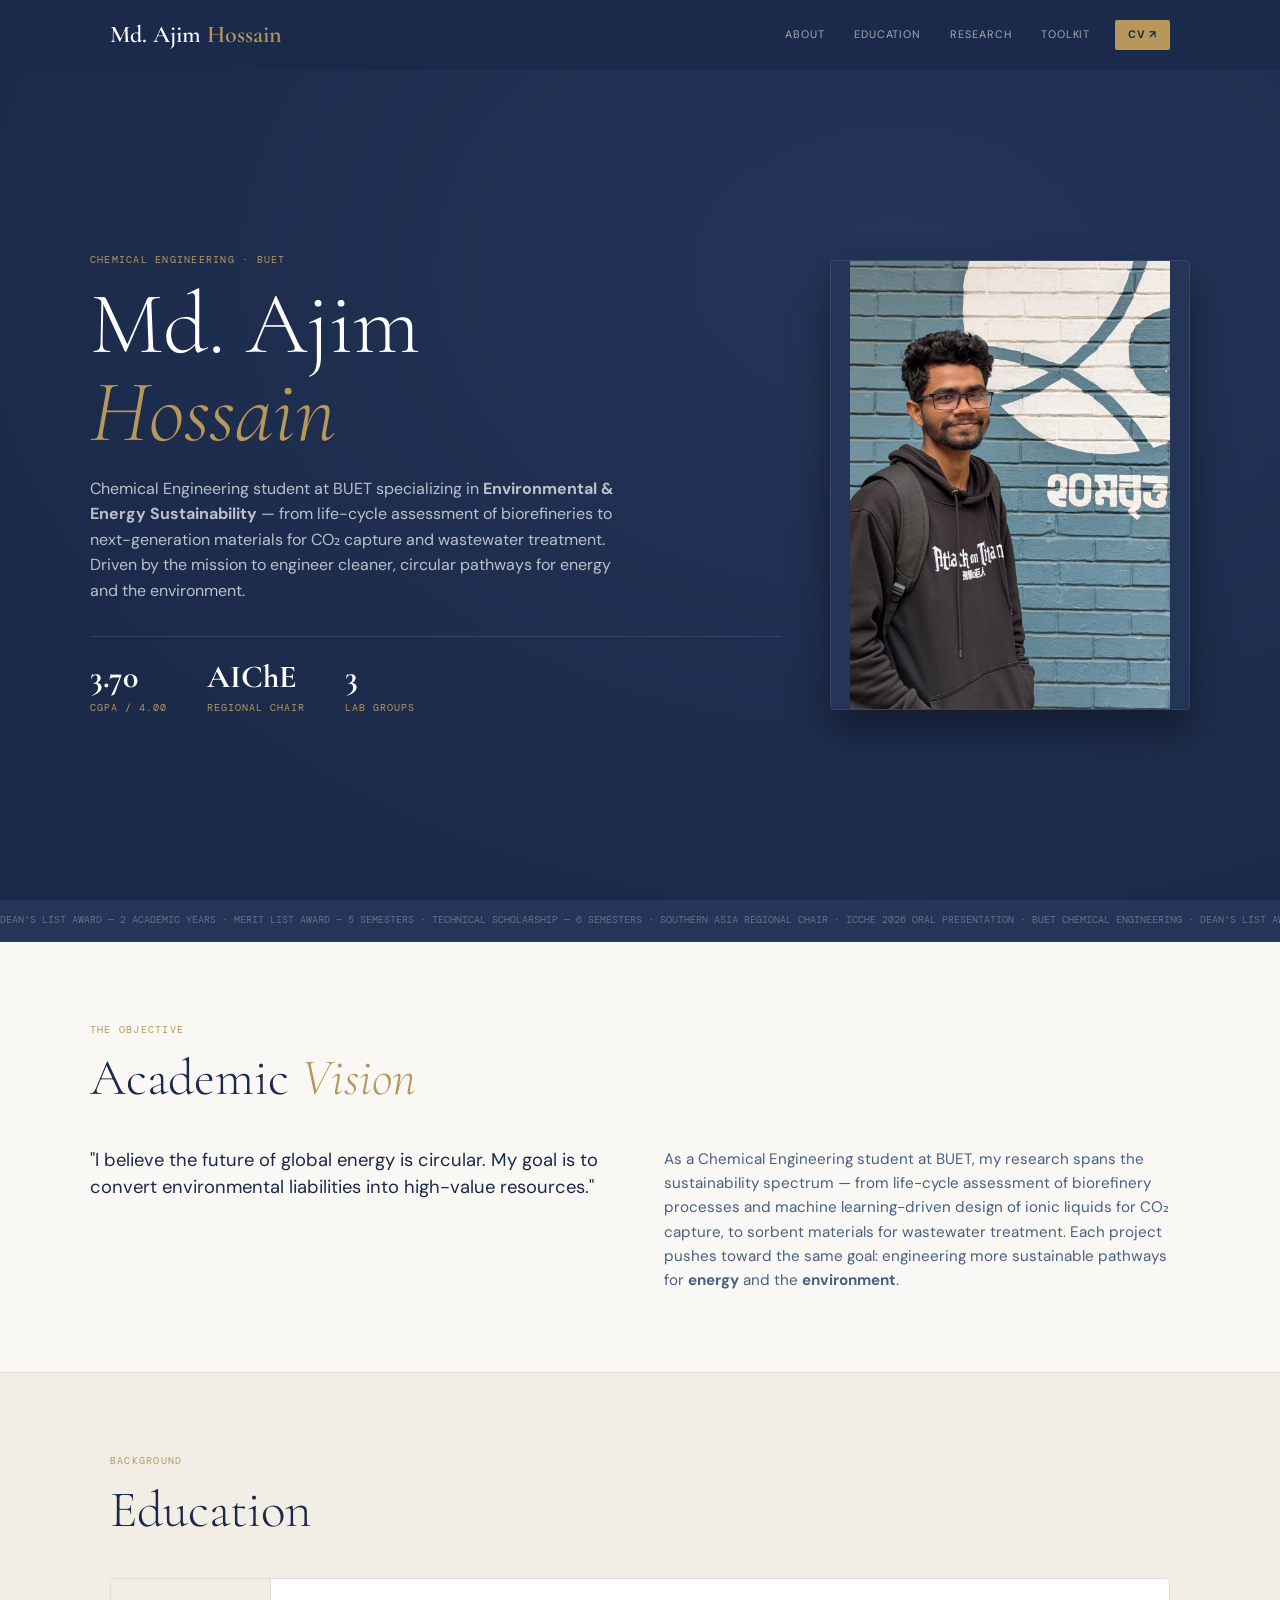
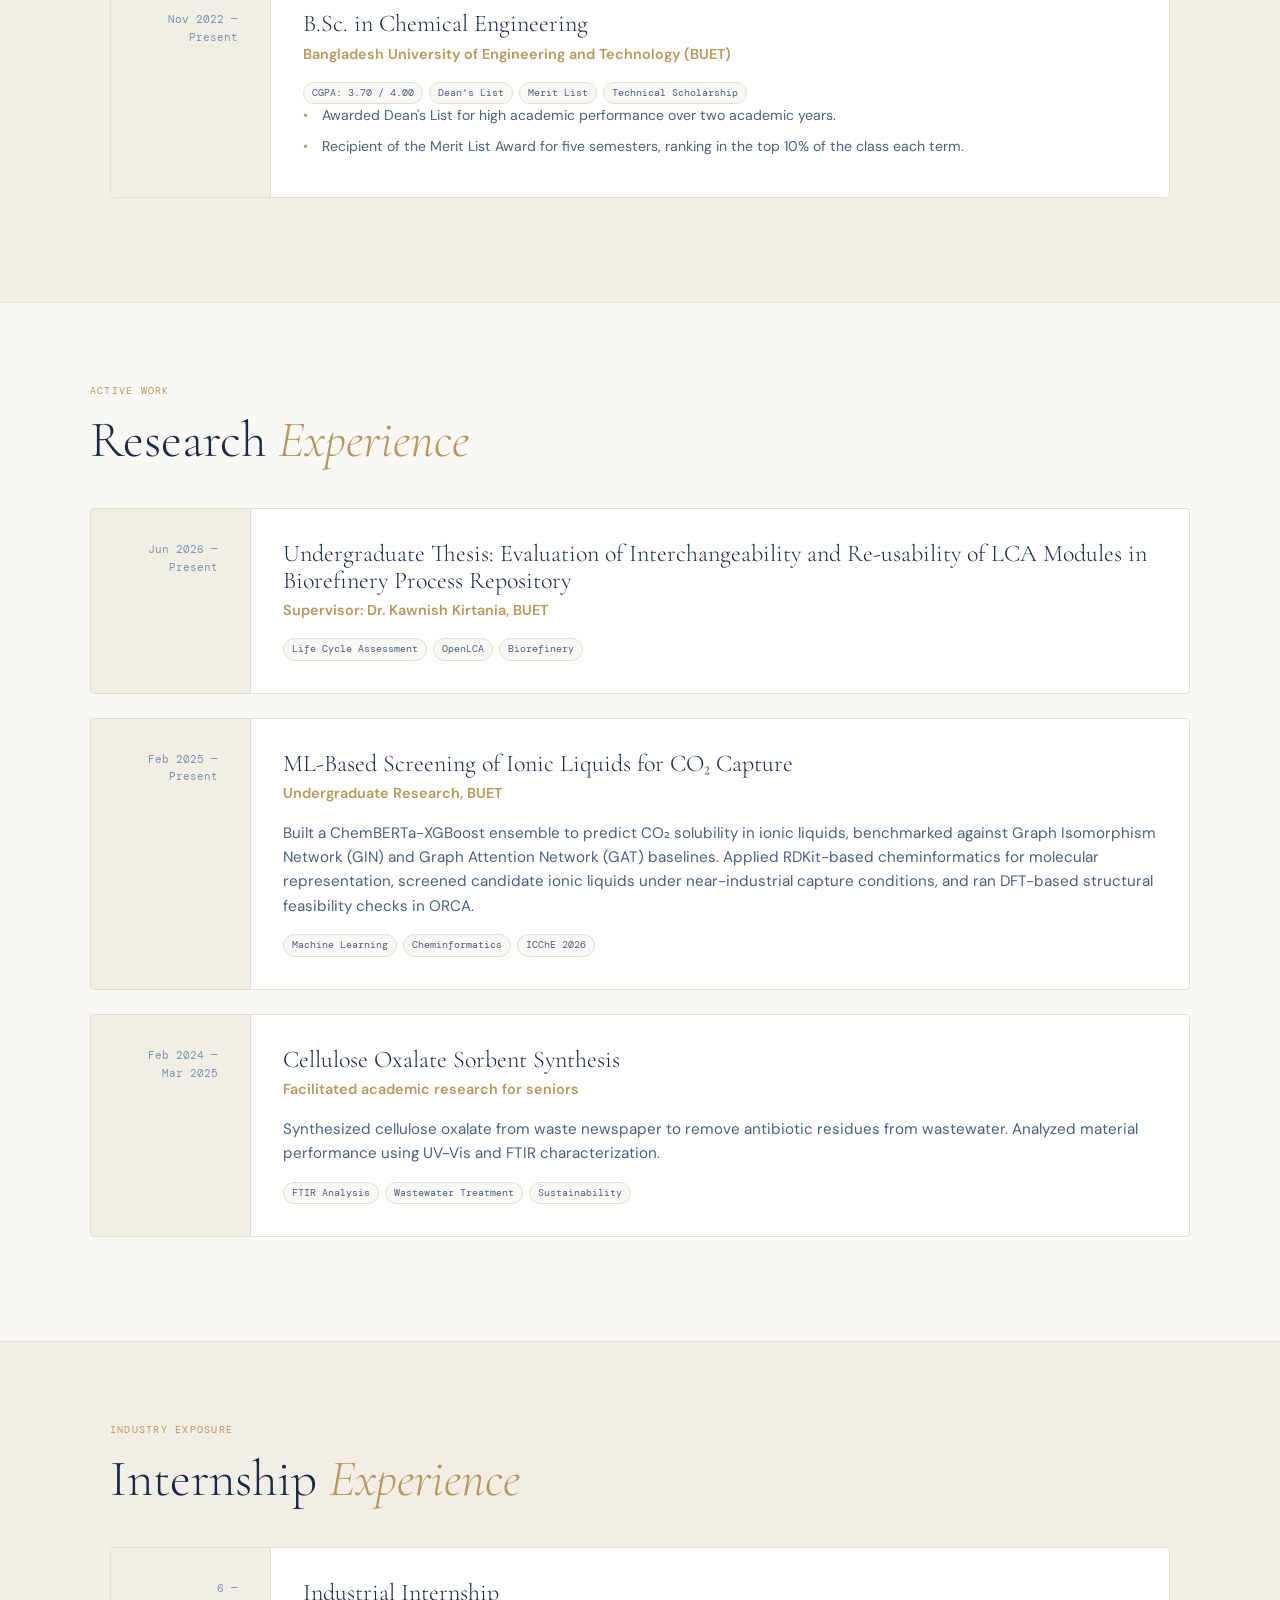
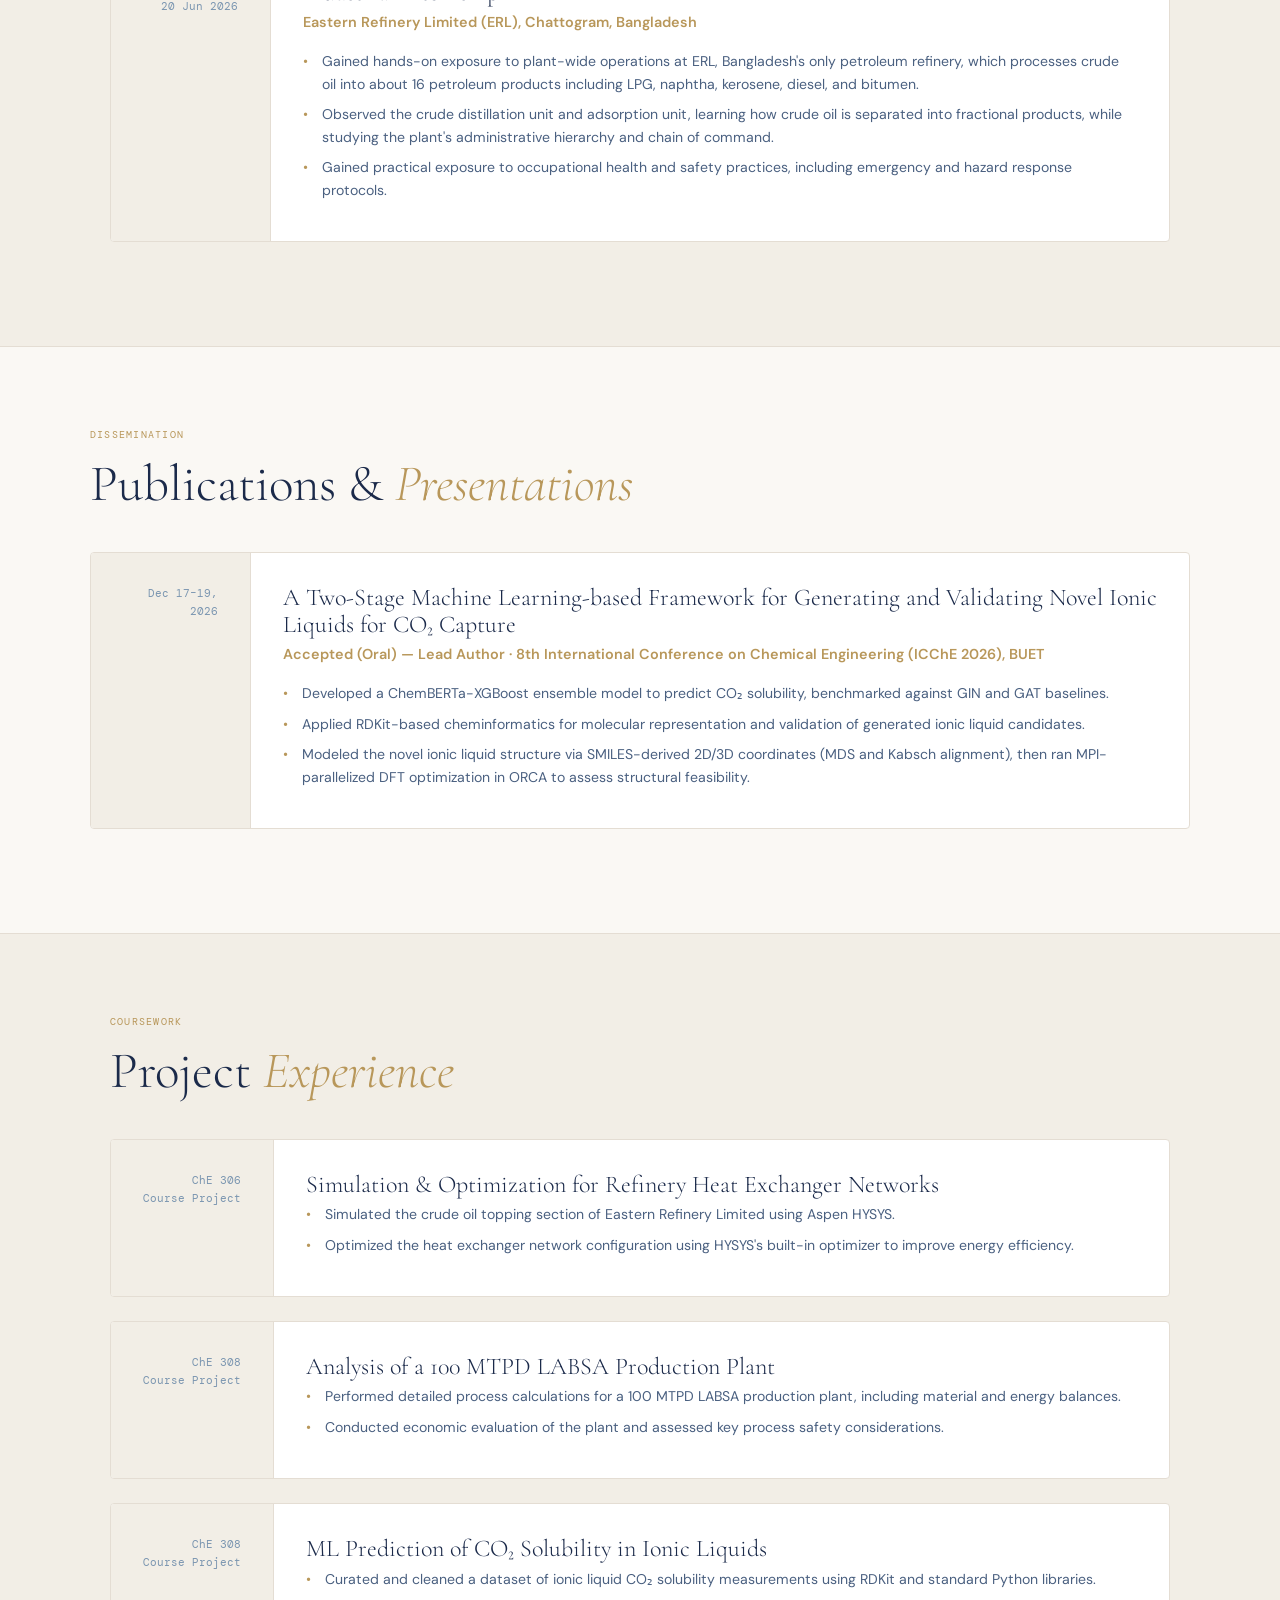
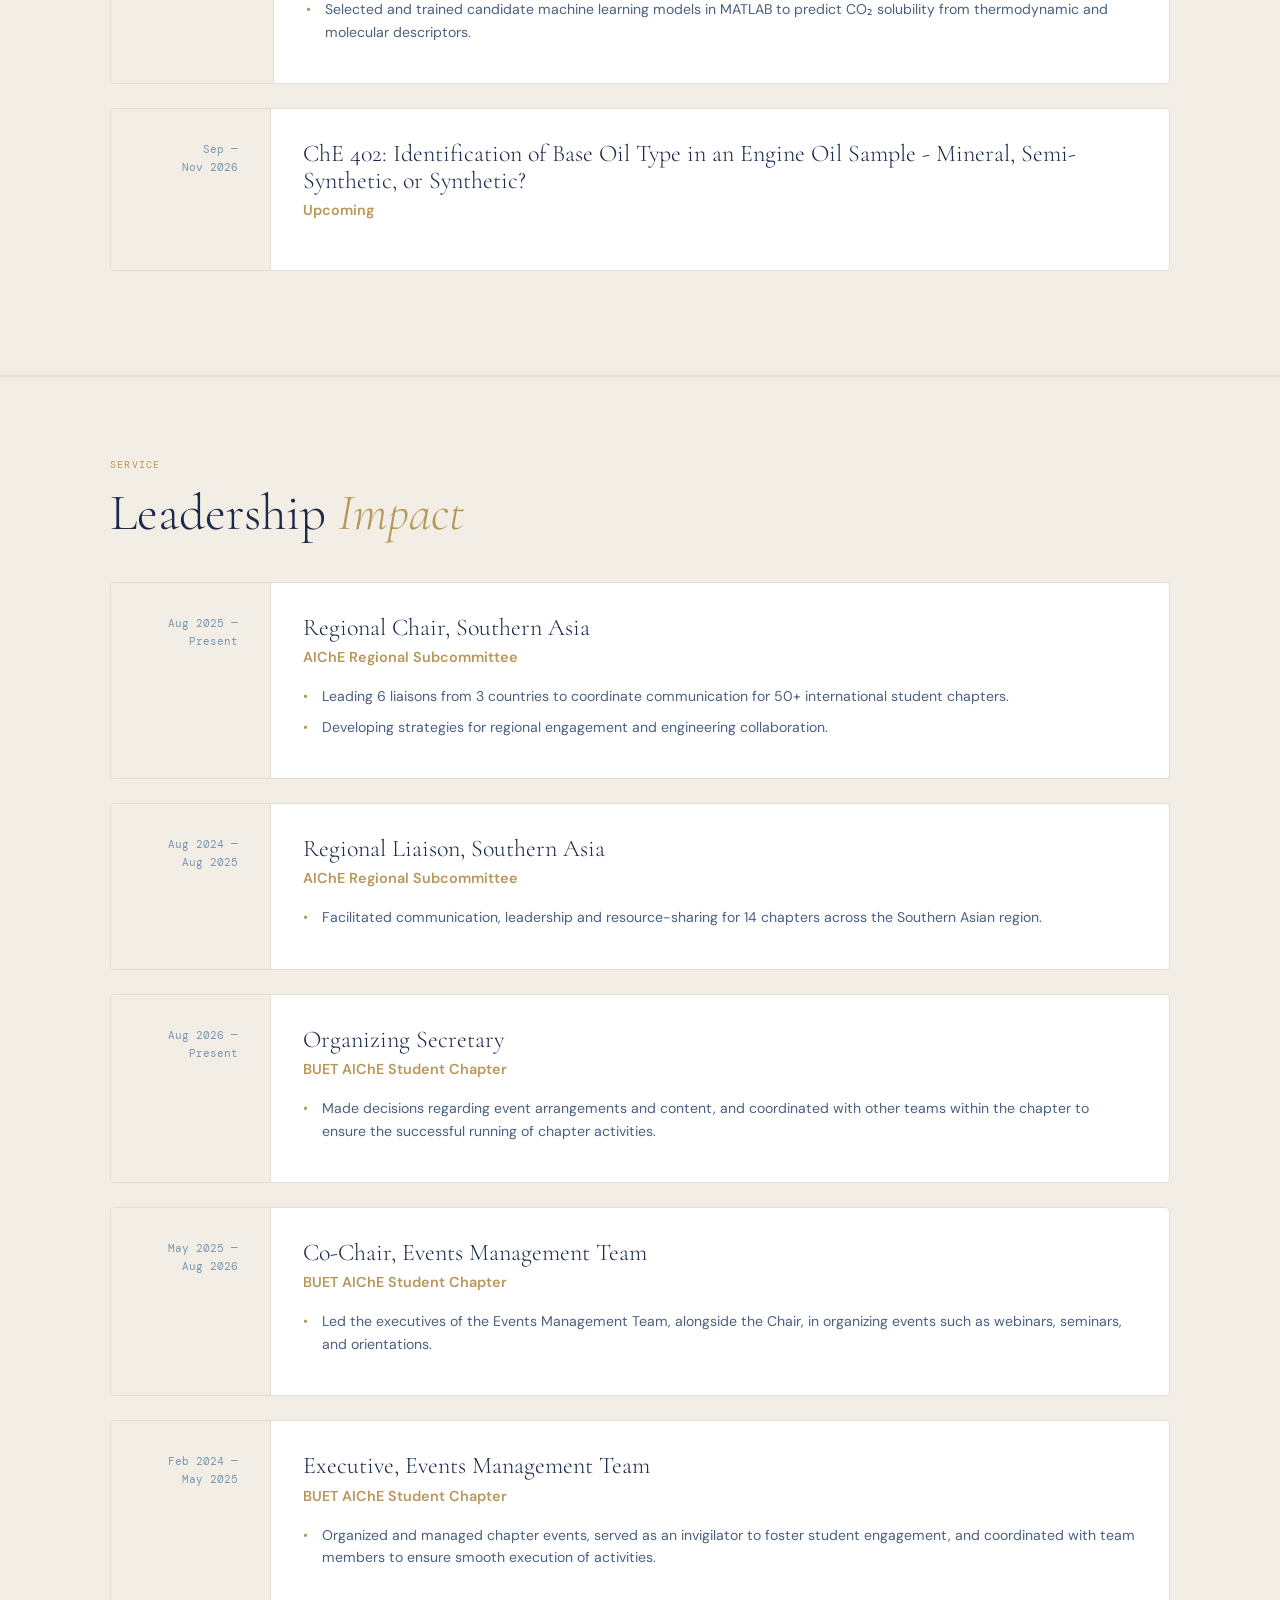
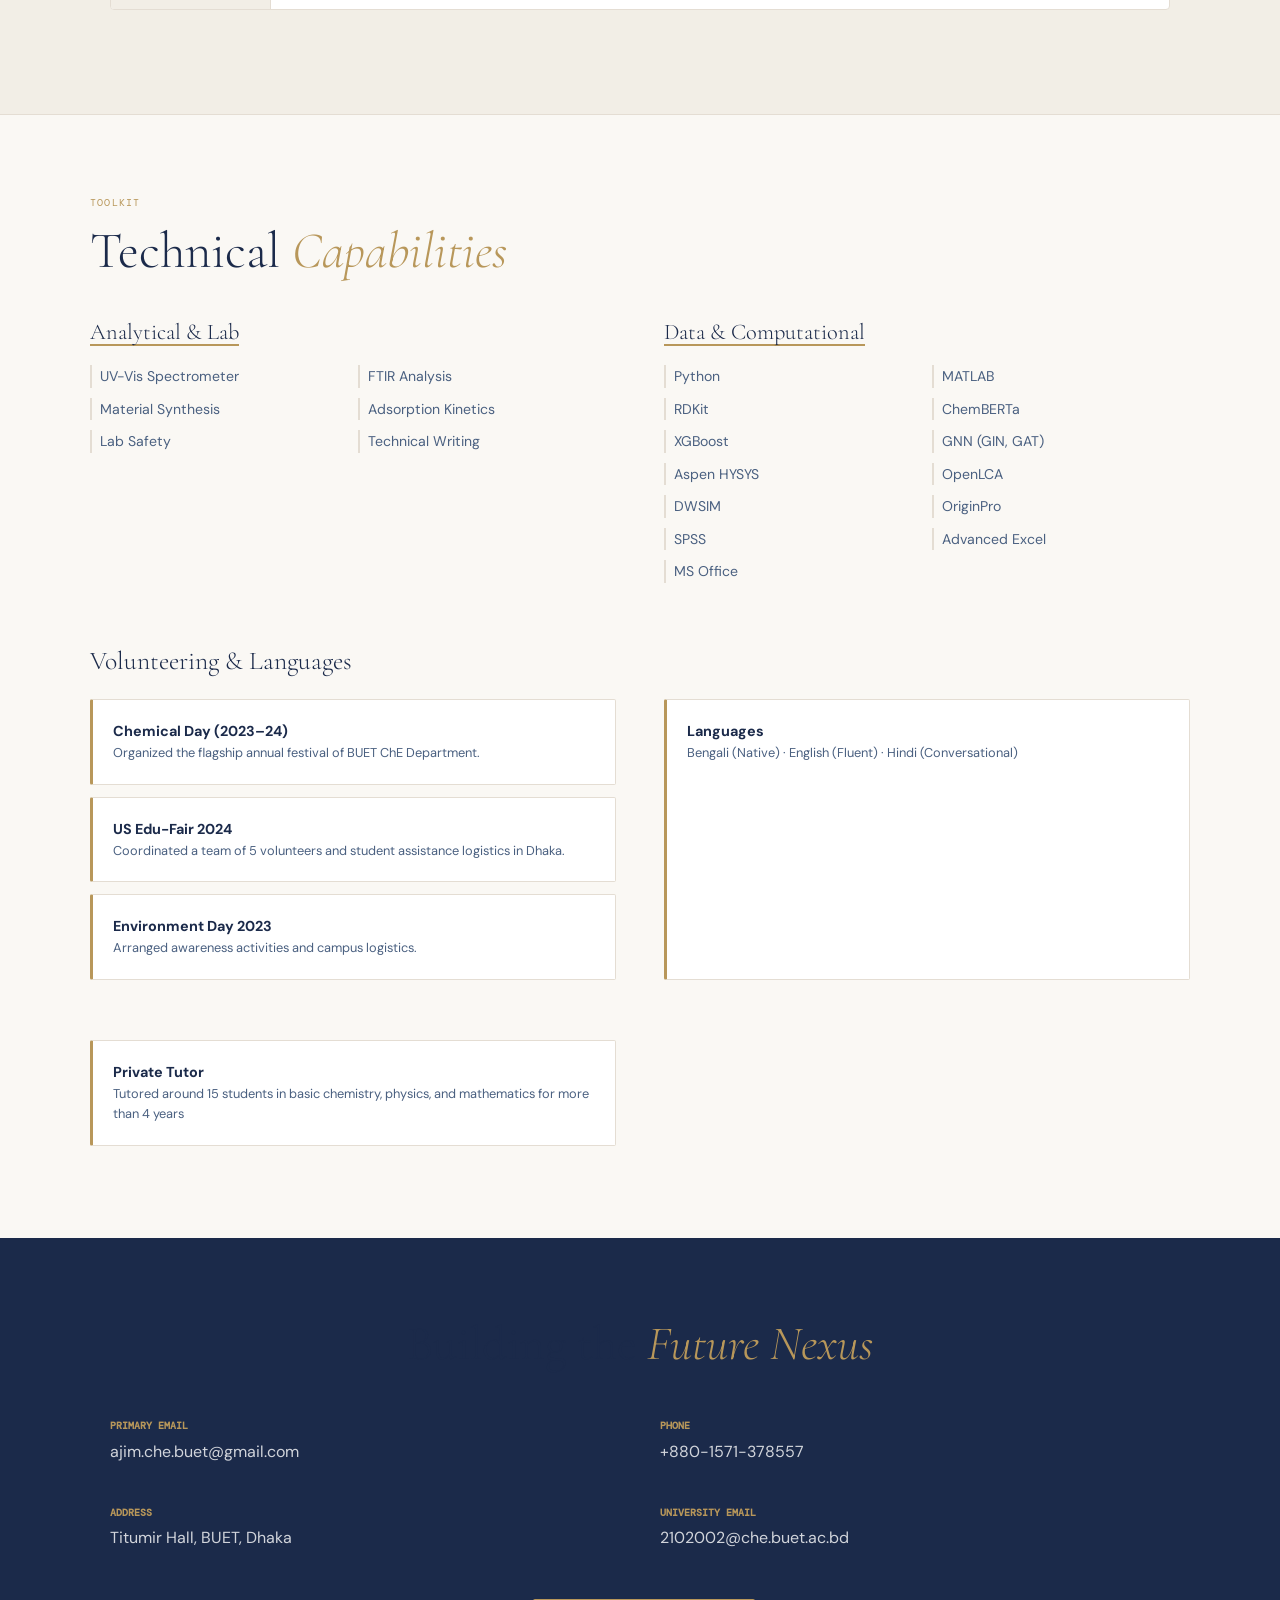
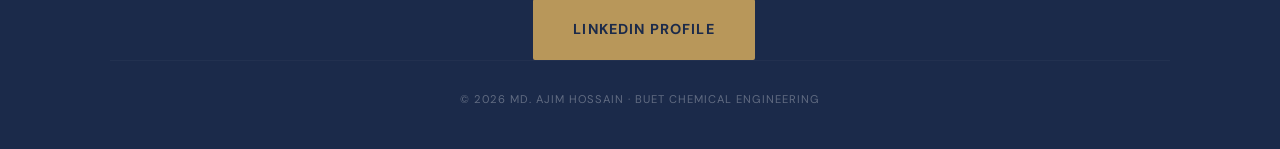
==== commit 368d3259: "Update" ====
--- a/index.html
+++ b/index.html
@@ -304,7 +304,7 @@
         <div class="card__sidebar"><span>Feb 2025 —</span><span>Present</span></div>
         <div class="card__main">
           <h3 class="card__title">ML-Based Screening of Ionic Liquids for CO₂ Capture</h3>
-          <span class="card__org">Lead Researcher, BUET</span>
+          <span class="card__org">Undergraduate Research, BUET</span>
           <p class="body-text">Built a ChemBERTa-XGBoost ensemble to predict CO₂ solubility in ionic liquids, benchmarked against Graph Isomorphism Network (GIN) and Graph Attention Network (GAT) baselines. Applied RDKit-based cheminformatics for molecular representation, screened candidate ionic liquids under near-industrial capture conditions, and ran DFT-based structural feasibility checks in ORCA.</p>
           <div class="tag-group"><span class="tag">Machine Learning</span><span class="tag">Cheminformatics</span><span class="tag">ICChE 2026</span></div>
         </div>
@@ -314,7 +314,7 @@
         <div class="card__sidebar"><span>Feb 2024 —</span><span>Mar 2025</span></div>
         <div class="card__main">
           <h3 class="card__title">Cellulose Oxalate Sorbent Synthesis</h3>
-          <span class="card__org">Applied Bioengineering Research Incubator (ABRI)</span>
+          <span class="card__org">Facilitated academic research for seniors</span>
           <p class="body-text">Synthesized cellulose oxalate from waste newspaper to remove antibiotic residues from wastewater. Analyzed material performance using UV-Vis and FTIR characterization.</p>
           <div class="tag-group"><span class="tag">FTIR Analysis</span><span class="tag">Wastewater Treatment</span><span class="tag">Sustainability</span></div>
         </div>
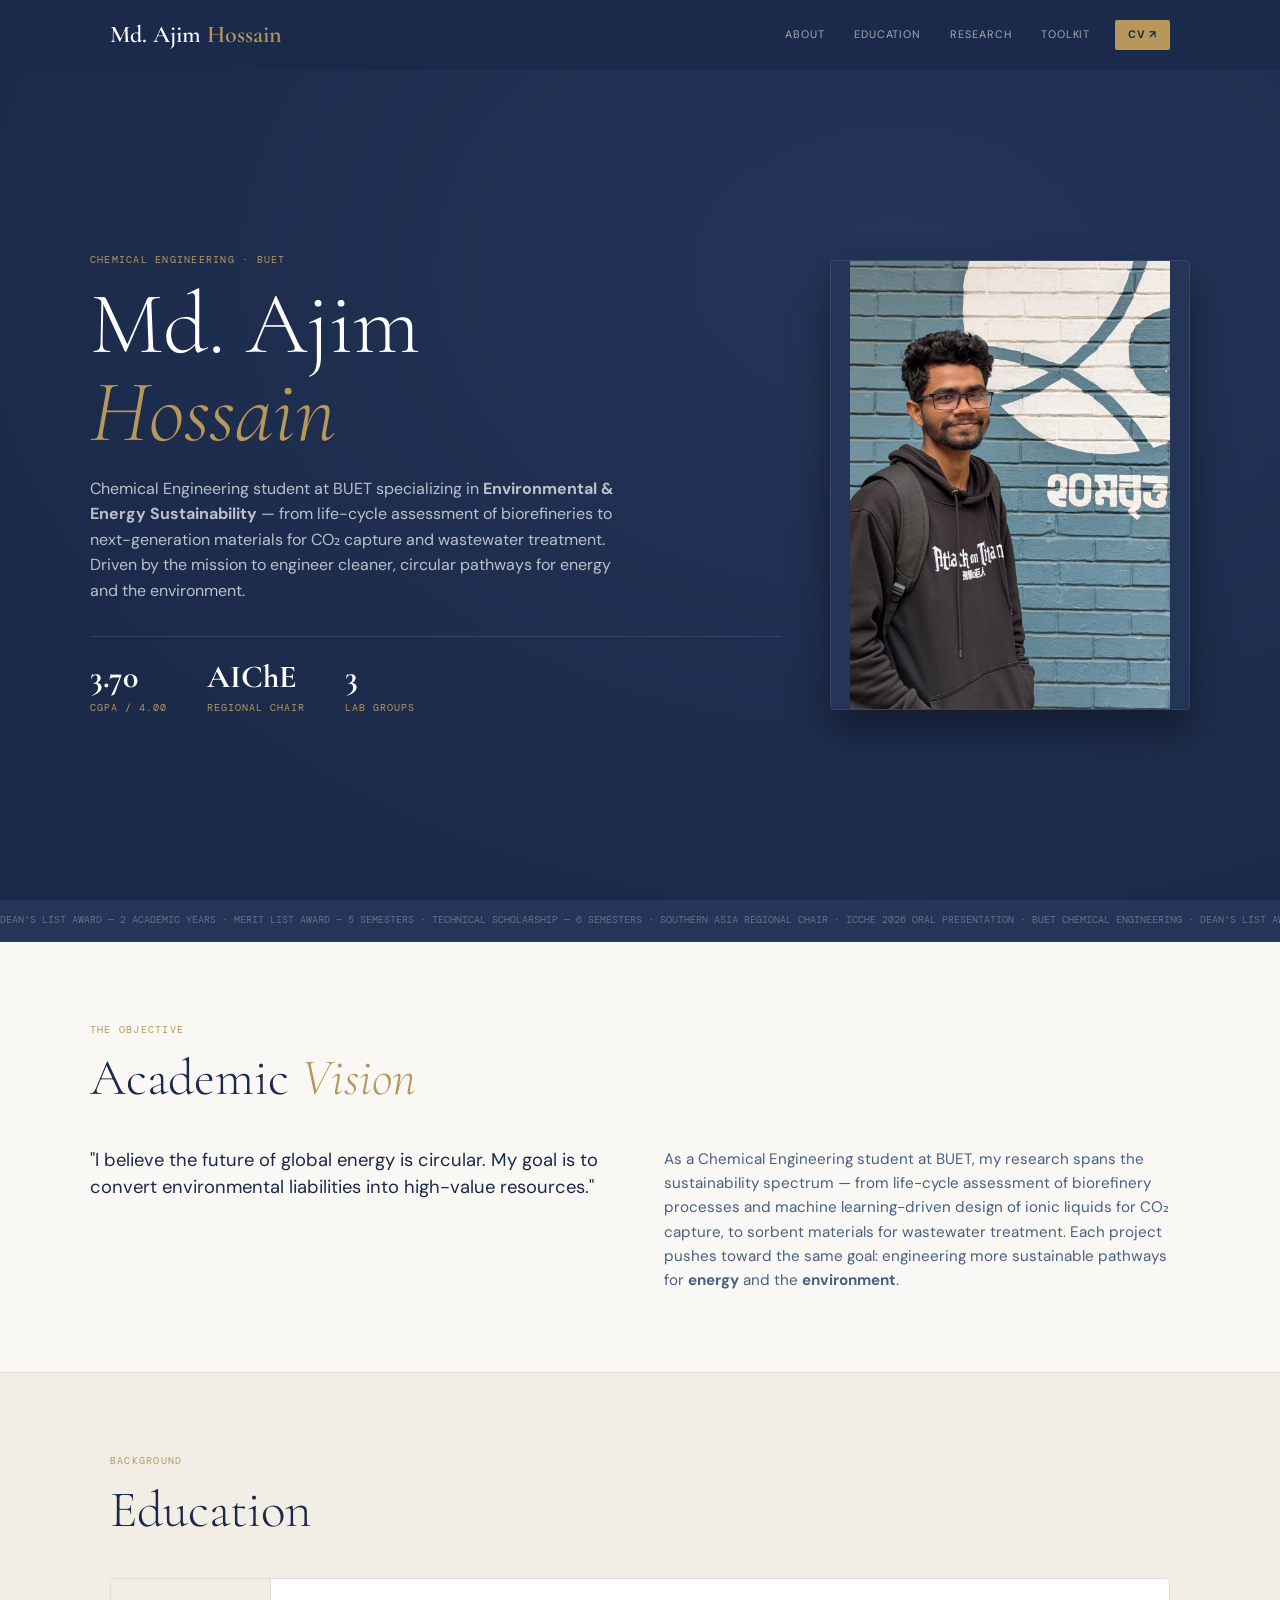
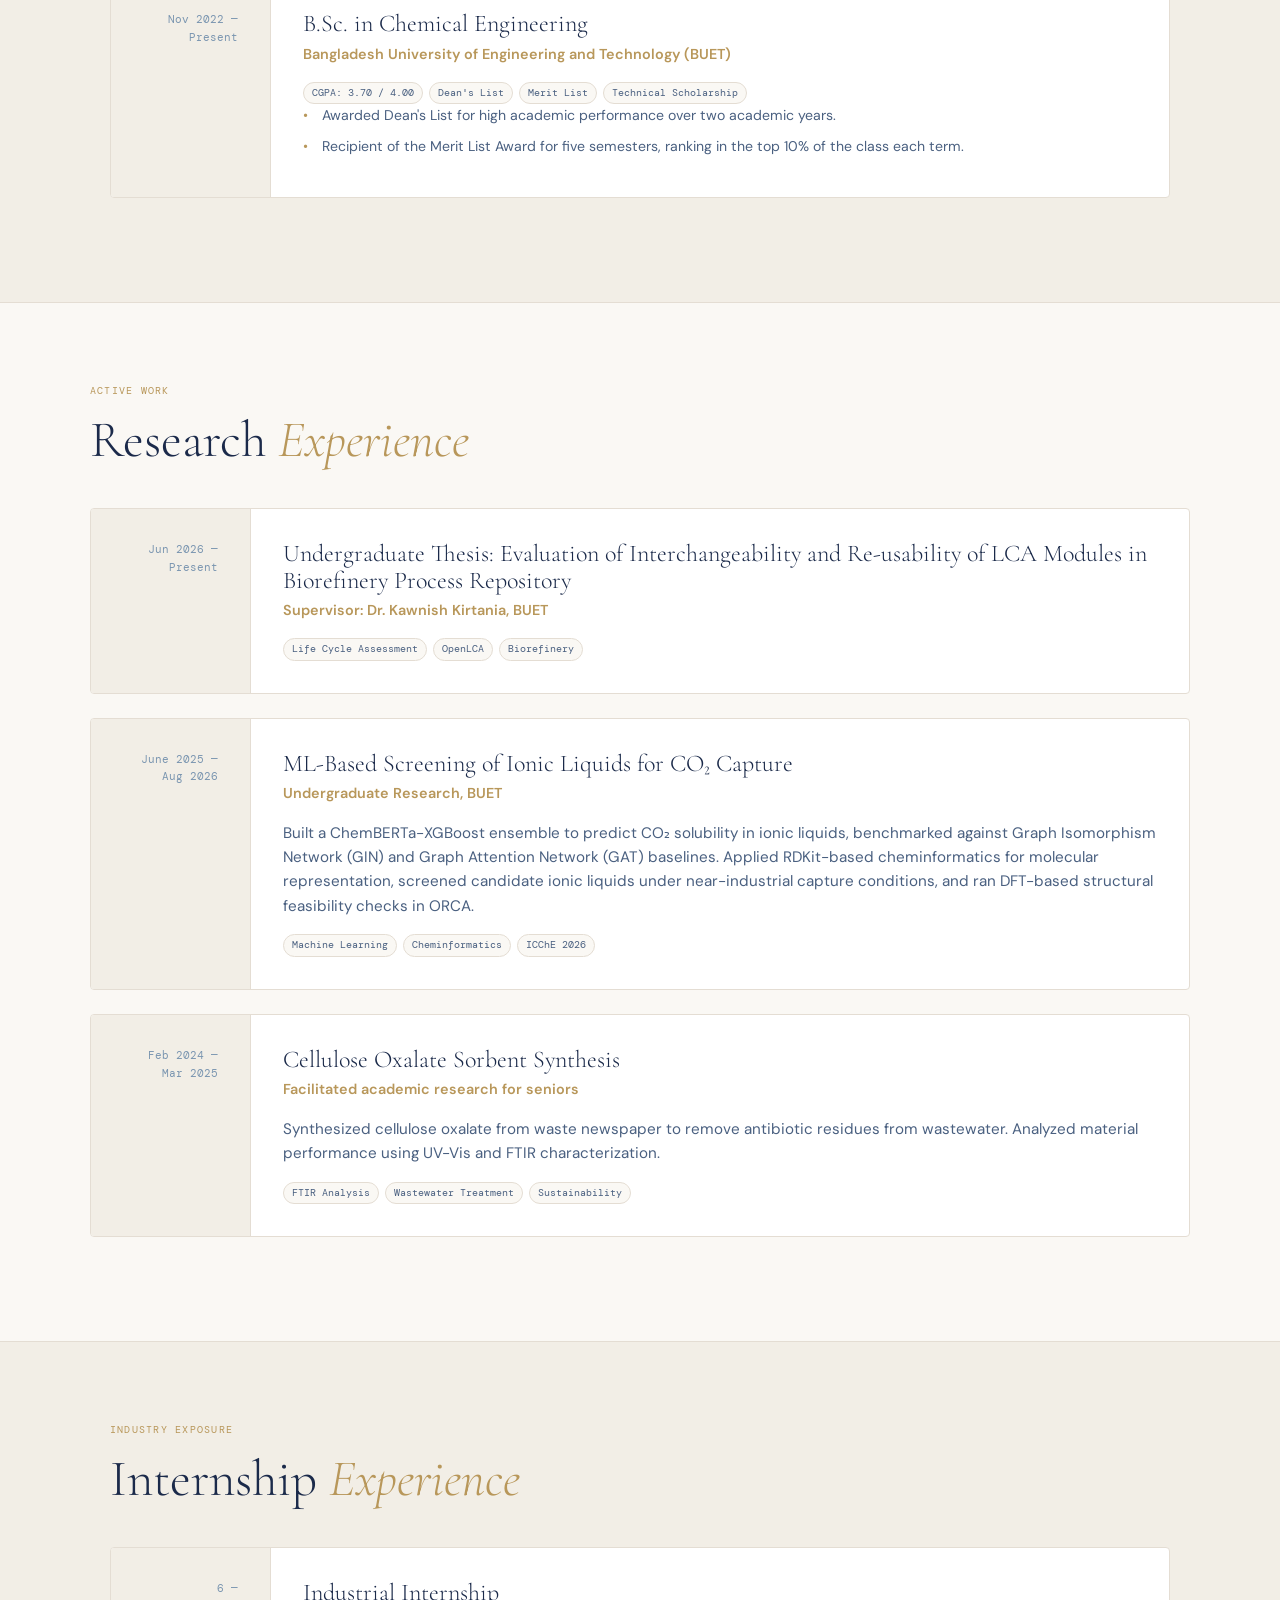
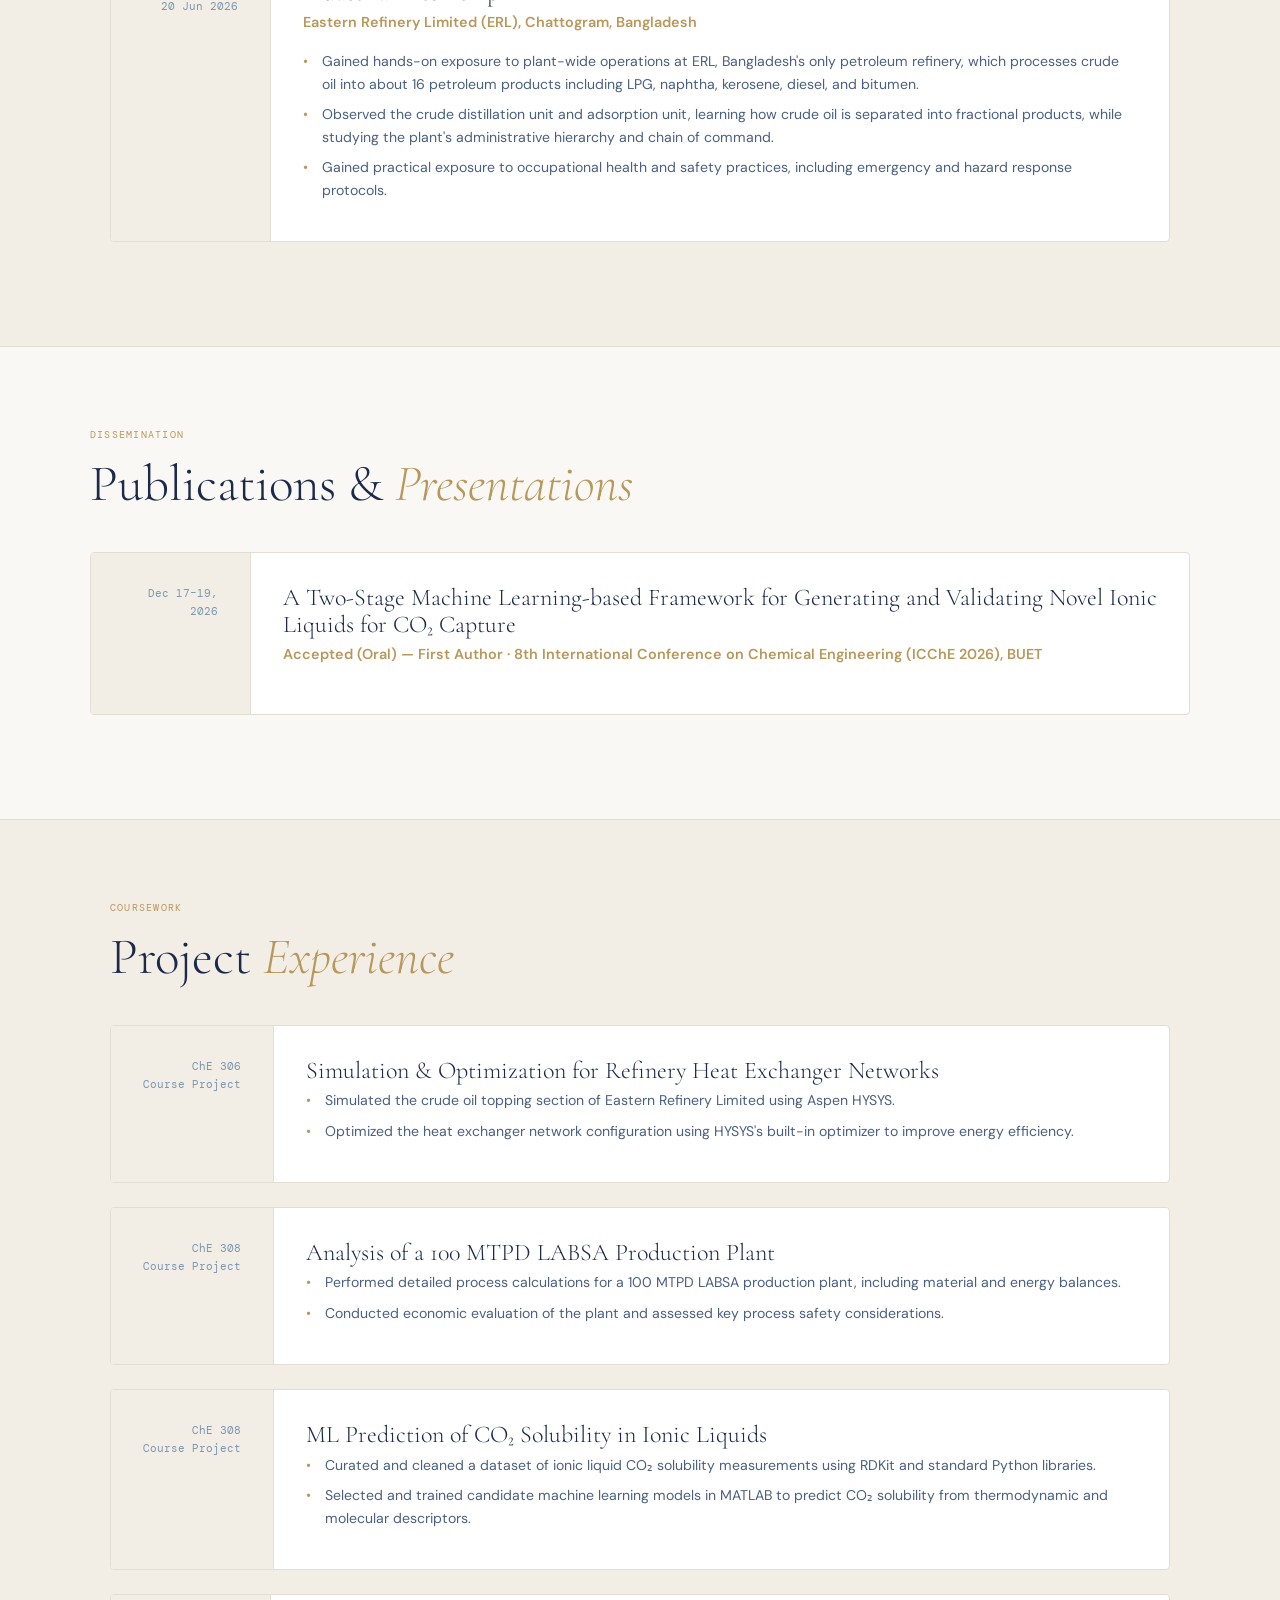
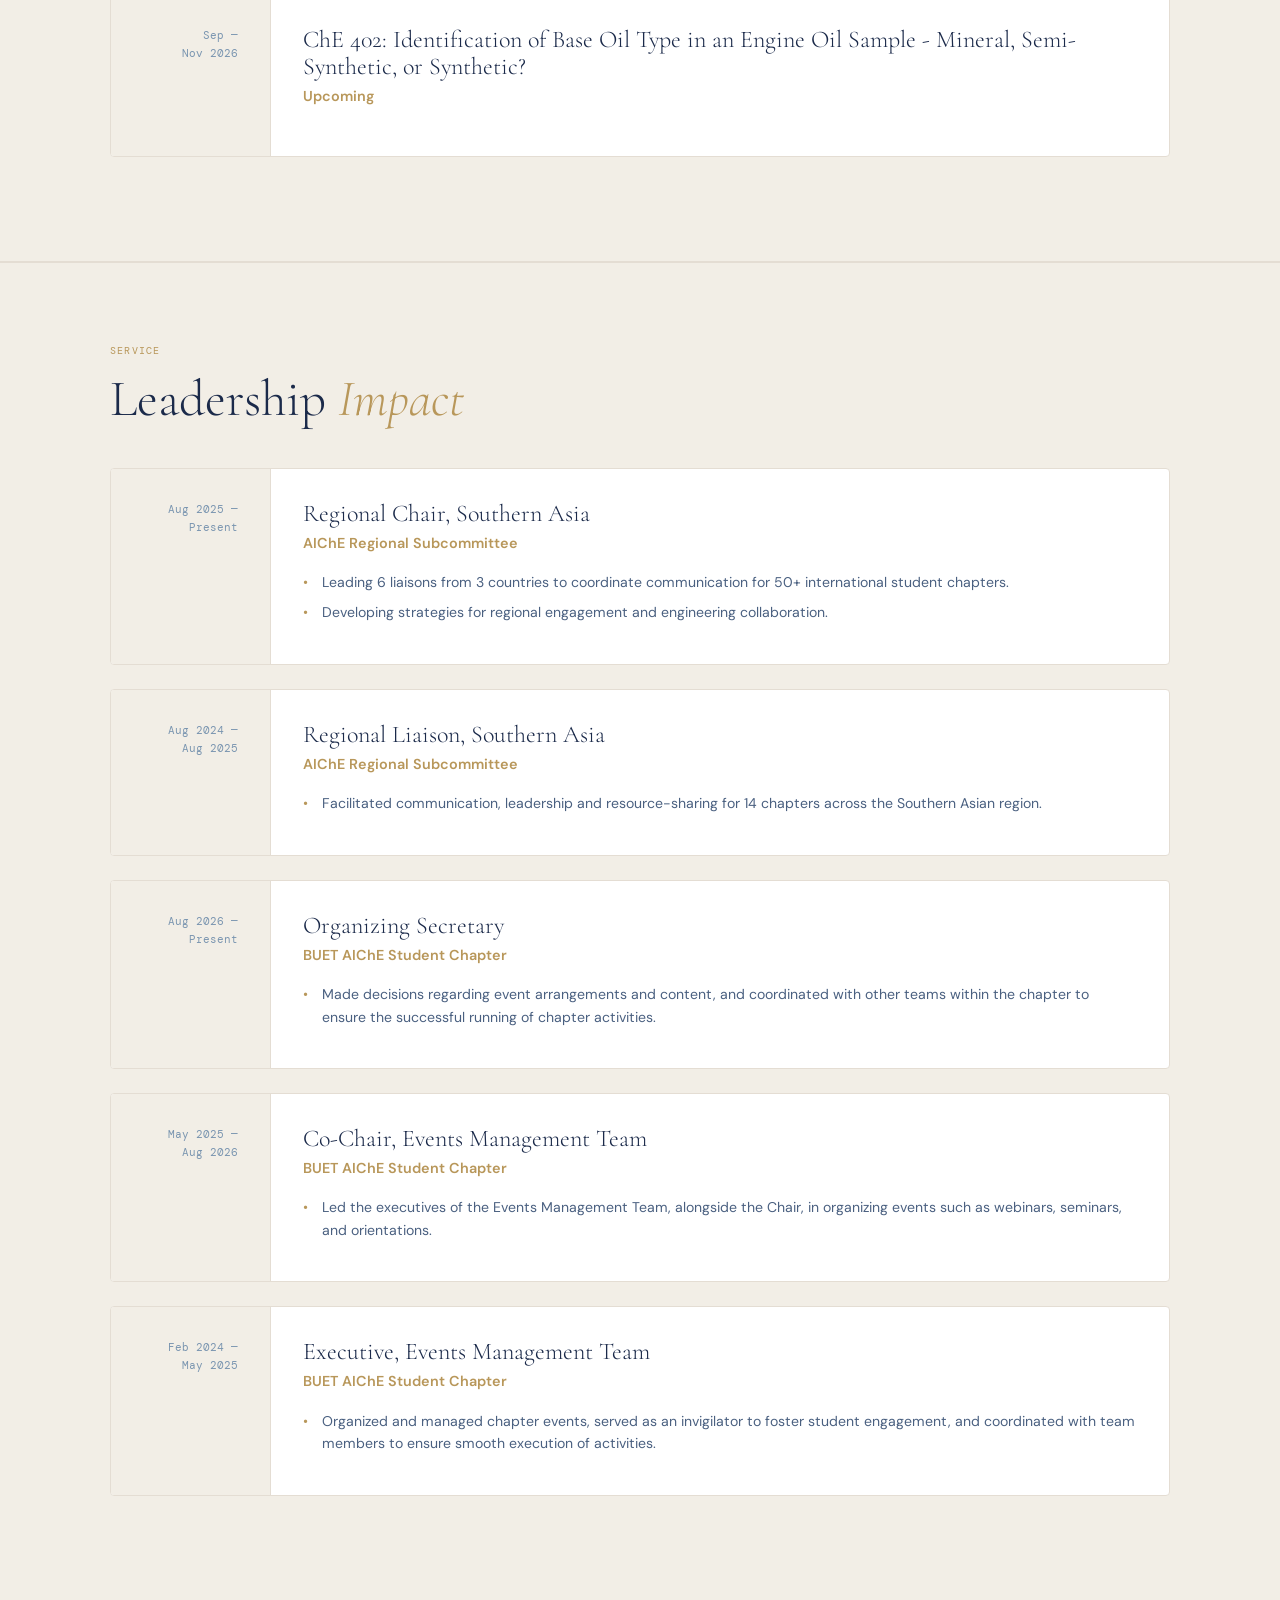
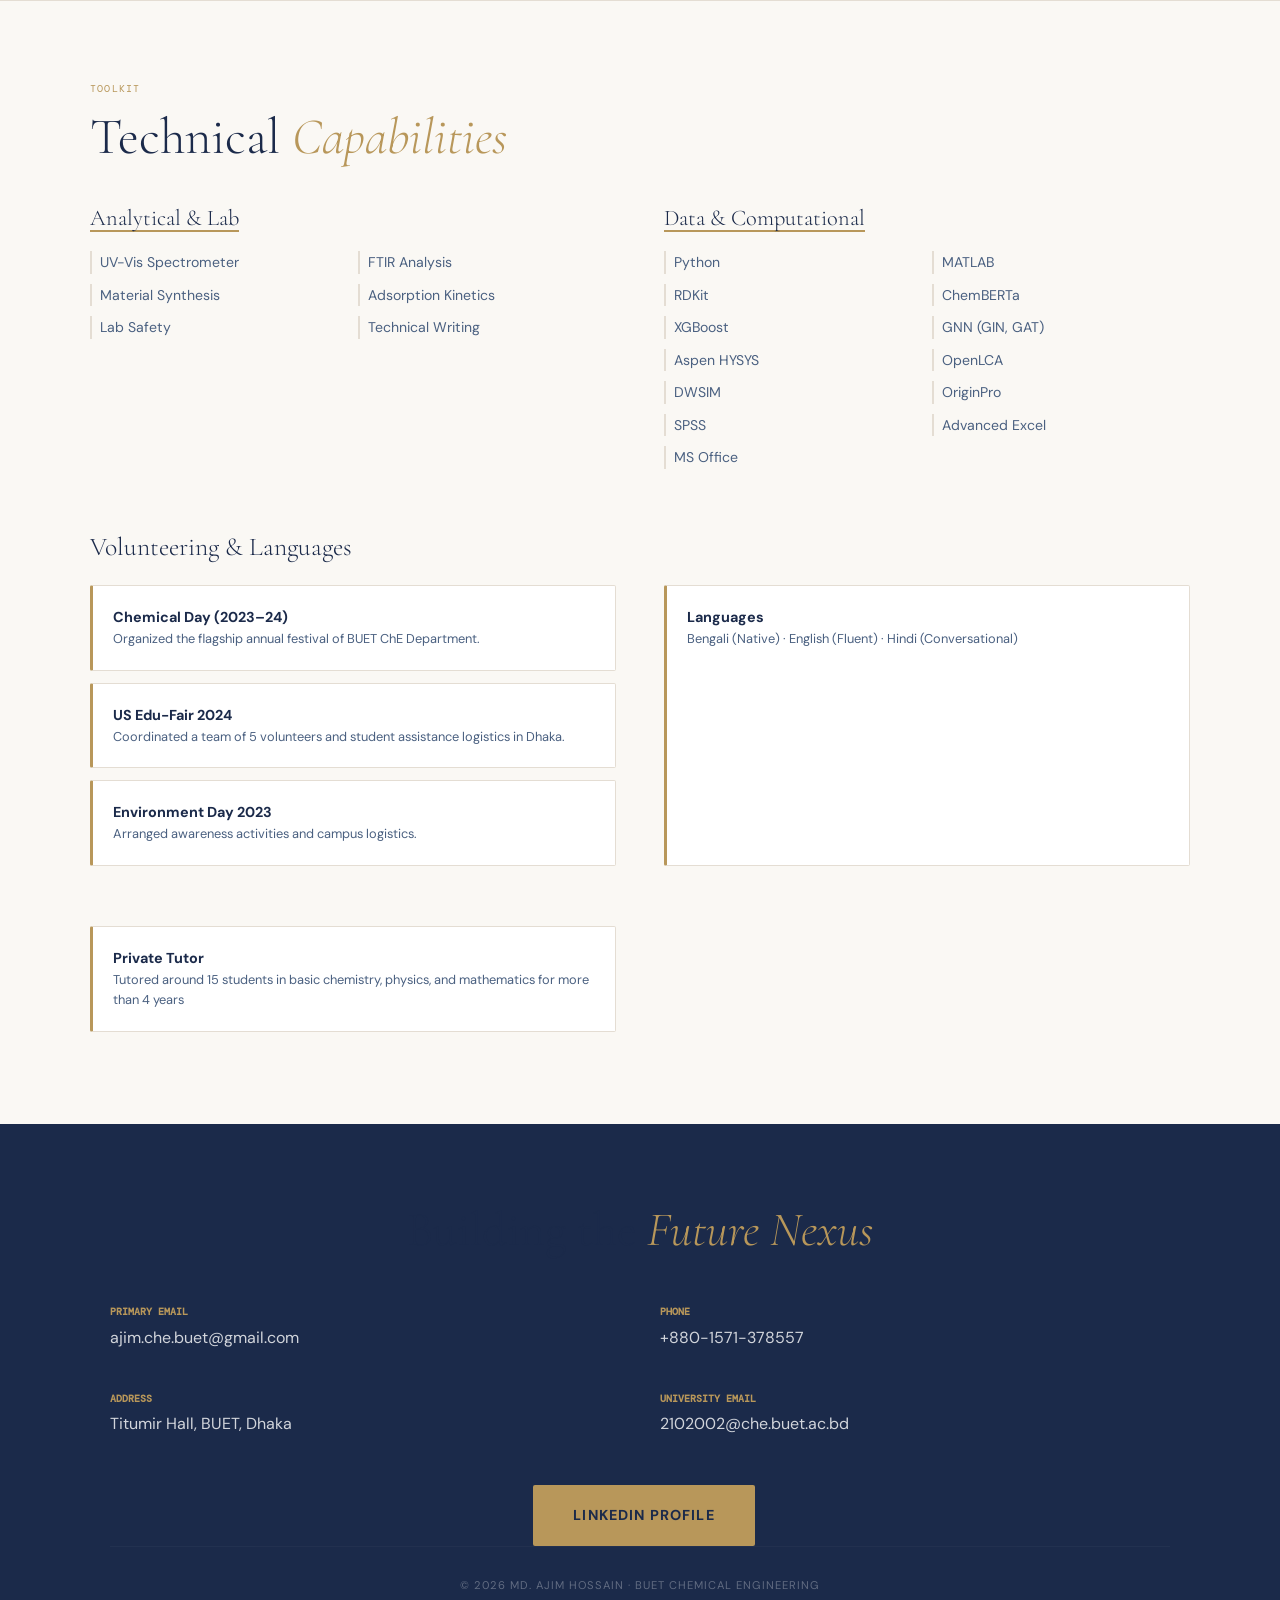
==== commit 99544b90: "Update" ====
--- a/index.html
+++ b/index.html
@@ -301,7 +301,7 @@
       </div>
 
       <div class="card reveal">
-        <div class="card__sidebar"><span>Feb 2025 —</span><span>Present</span></div>
+        <div class="card__sidebar"><span>June 2025 —</span><span>Aug 2026</span></div>
         <div class="card__main">
           <h3 class="card__title">ML-Based Screening of Ionic Liquids for CO₂ Capture</h3>
           <span class="card__org">Undergraduate Research, BUET</span>
@@ -353,11 +353,8 @@
         <div class="card__sidebar"><span>Dec 17–19,</span><span>2026</span></div>
         <div class="card__main">
           <h3 class="card__title">A Two-Stage Machine Learning-based Framework for Generating and Validating Novel Ionic Liquids for CO₂ Capture</h3>
-          <span class="card__org">Accepted (Oral) — Lead Author · 8th International Conference on Chemical Engineering (ICChE 2026), BUET</span>
+          <span class="card__org">Accepted (Oral) — First Author · 8th International Conference on Chemical Engineering (ICChE 2026), BUET</span>
           <ul class="card__list">
-            <li>Developed a ChemBERTa-XGBoost ensemble model to predict CO₂ solubility, benchmarked against GIN and GAT baselines.</li>
-            <li>Applied RDKit-based cheminformatics for molecular representation and validation of generated ionic liquid candidates.</li>
-            <li>Modeled the novel ionic liquid structure via SMILES-derived 2D/3D coordinates (MDS and Kabsch alignment), then ran MPI-parallelized DFT optimization in ORCA to assess structural feasibility.</li>
           </ul>
         </div>
       </div>
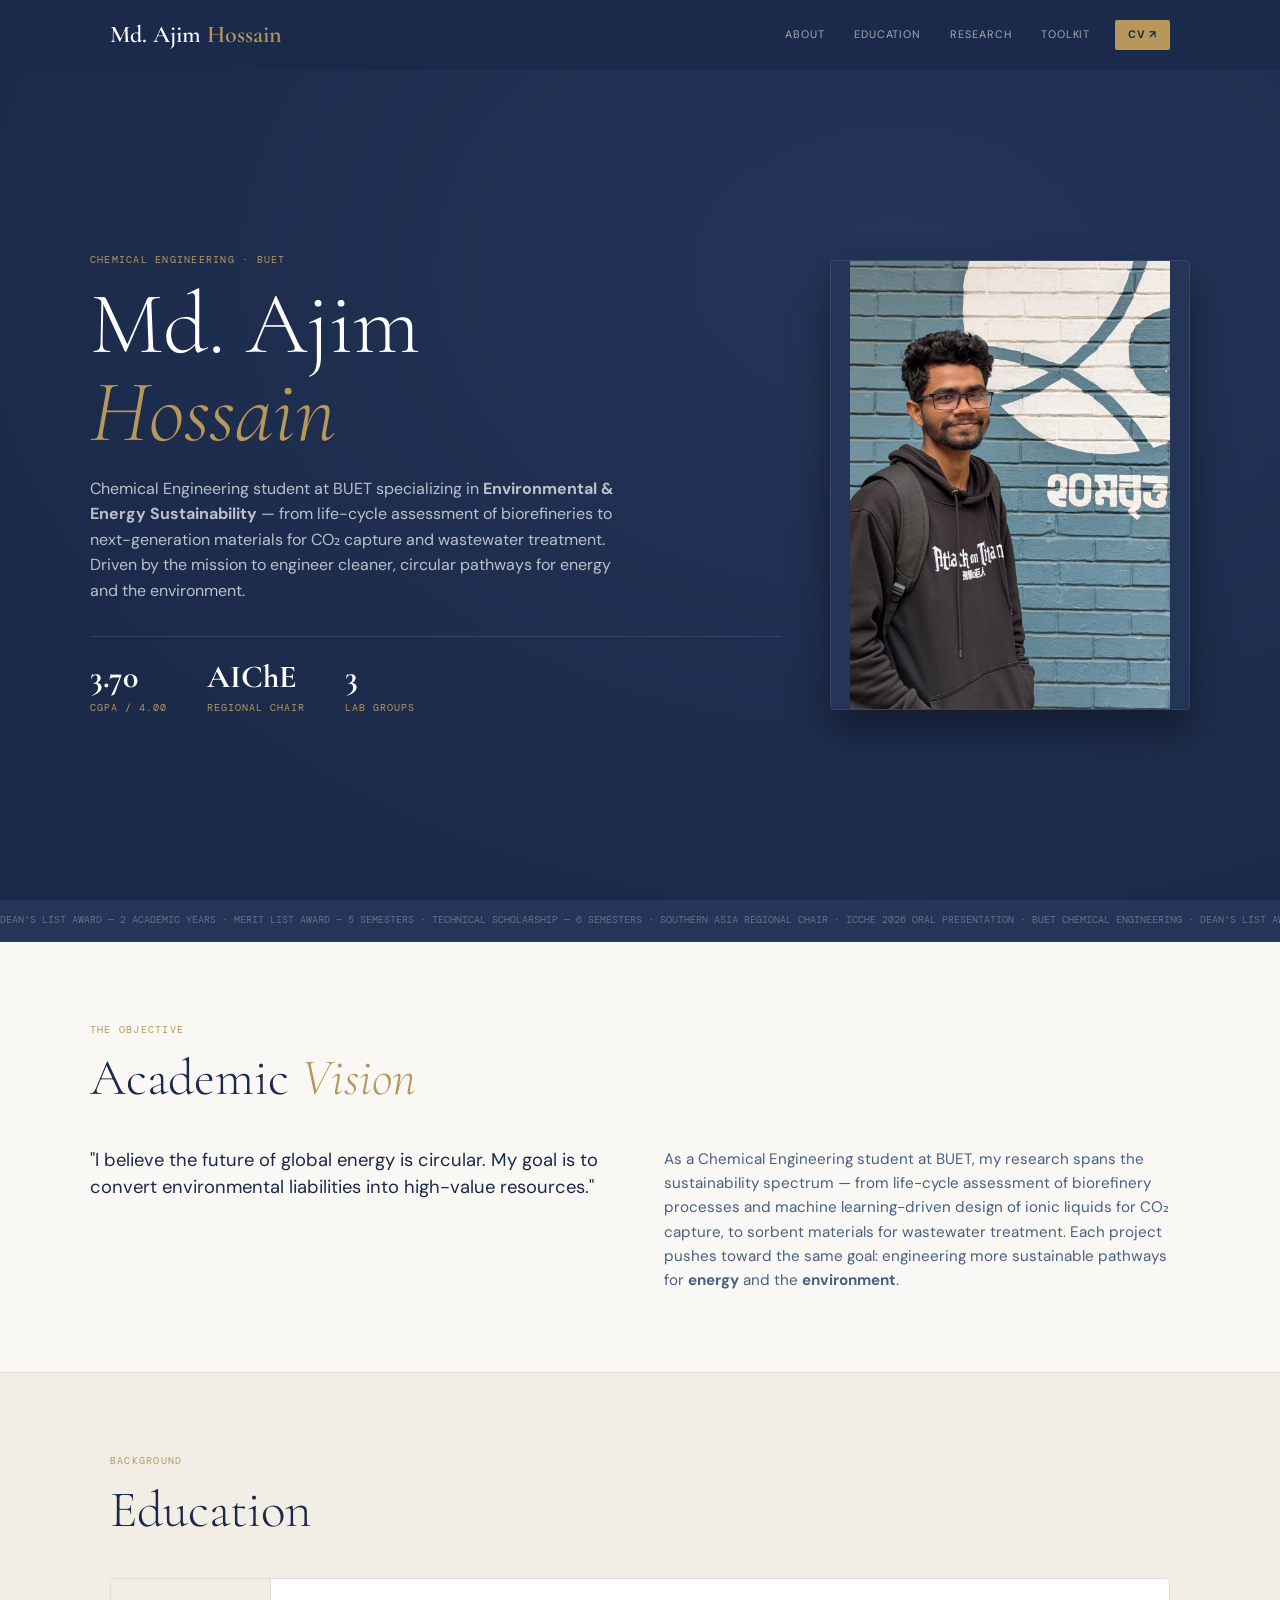
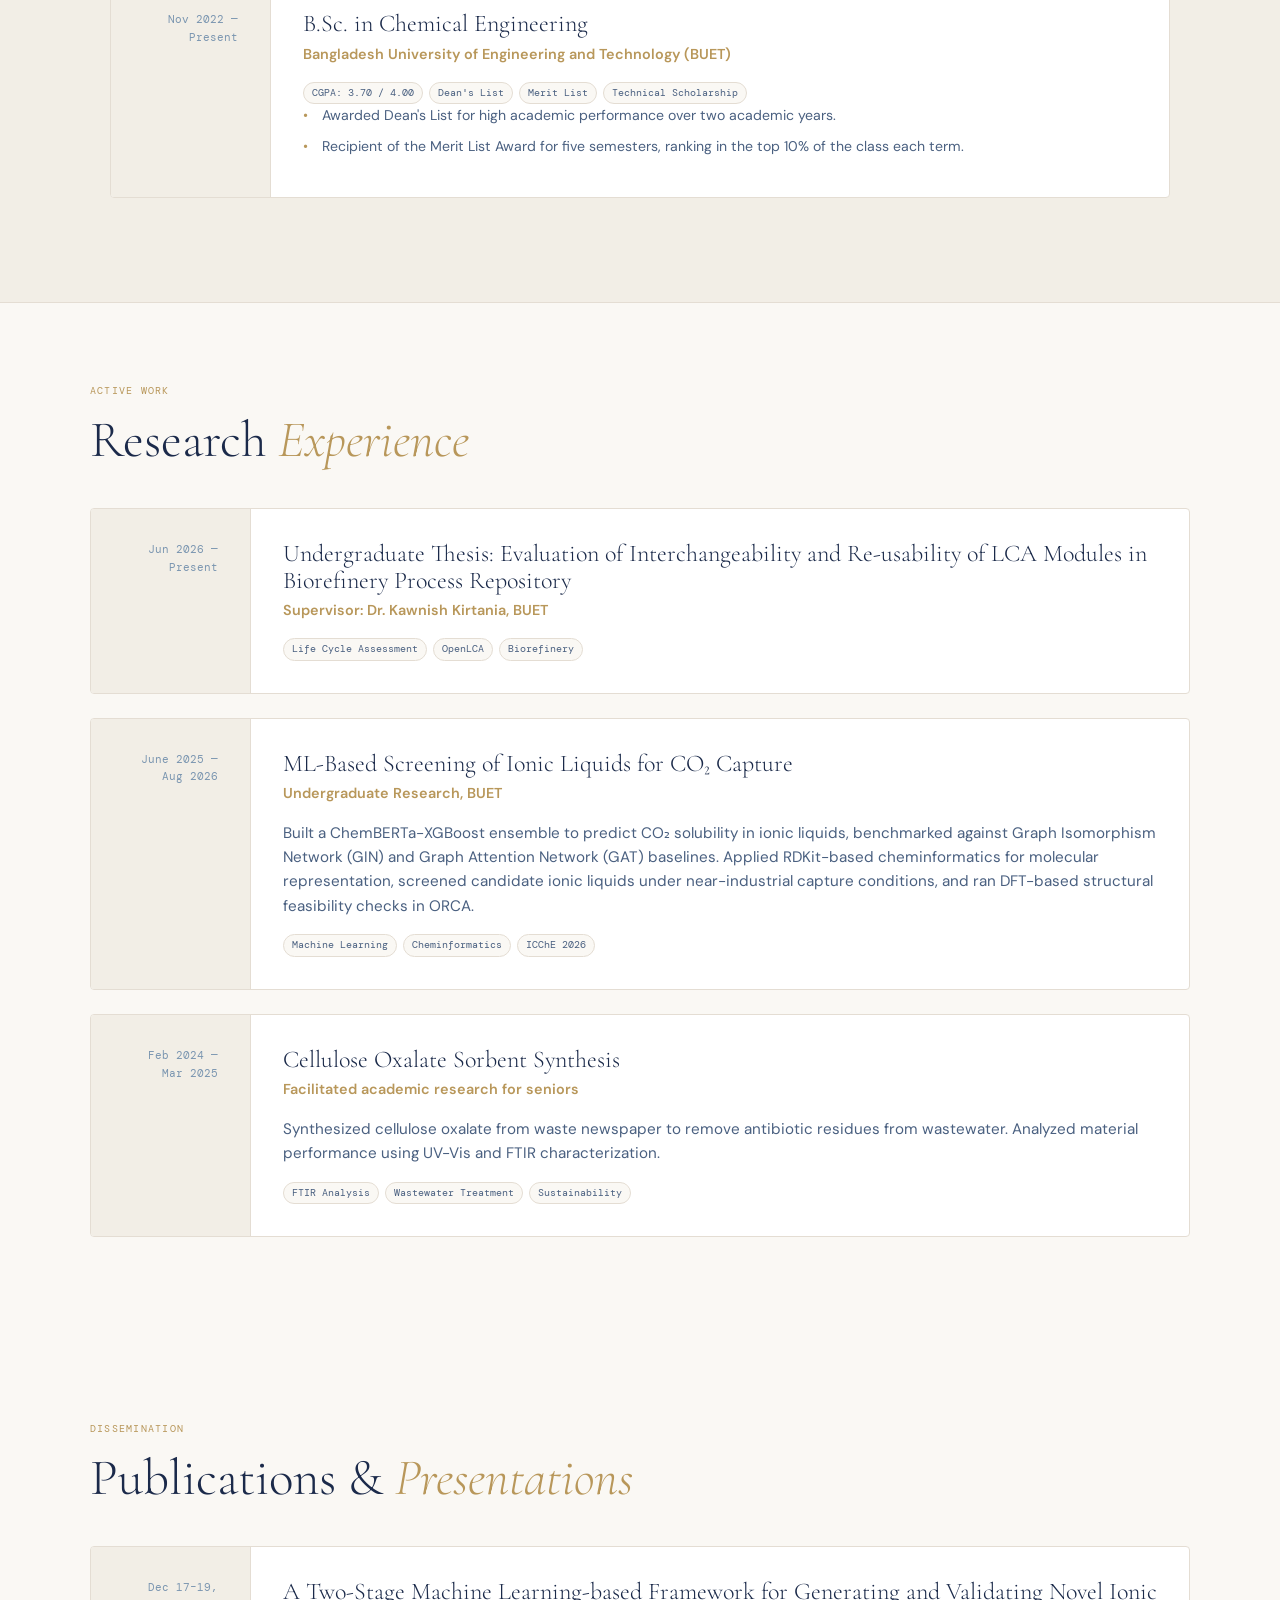
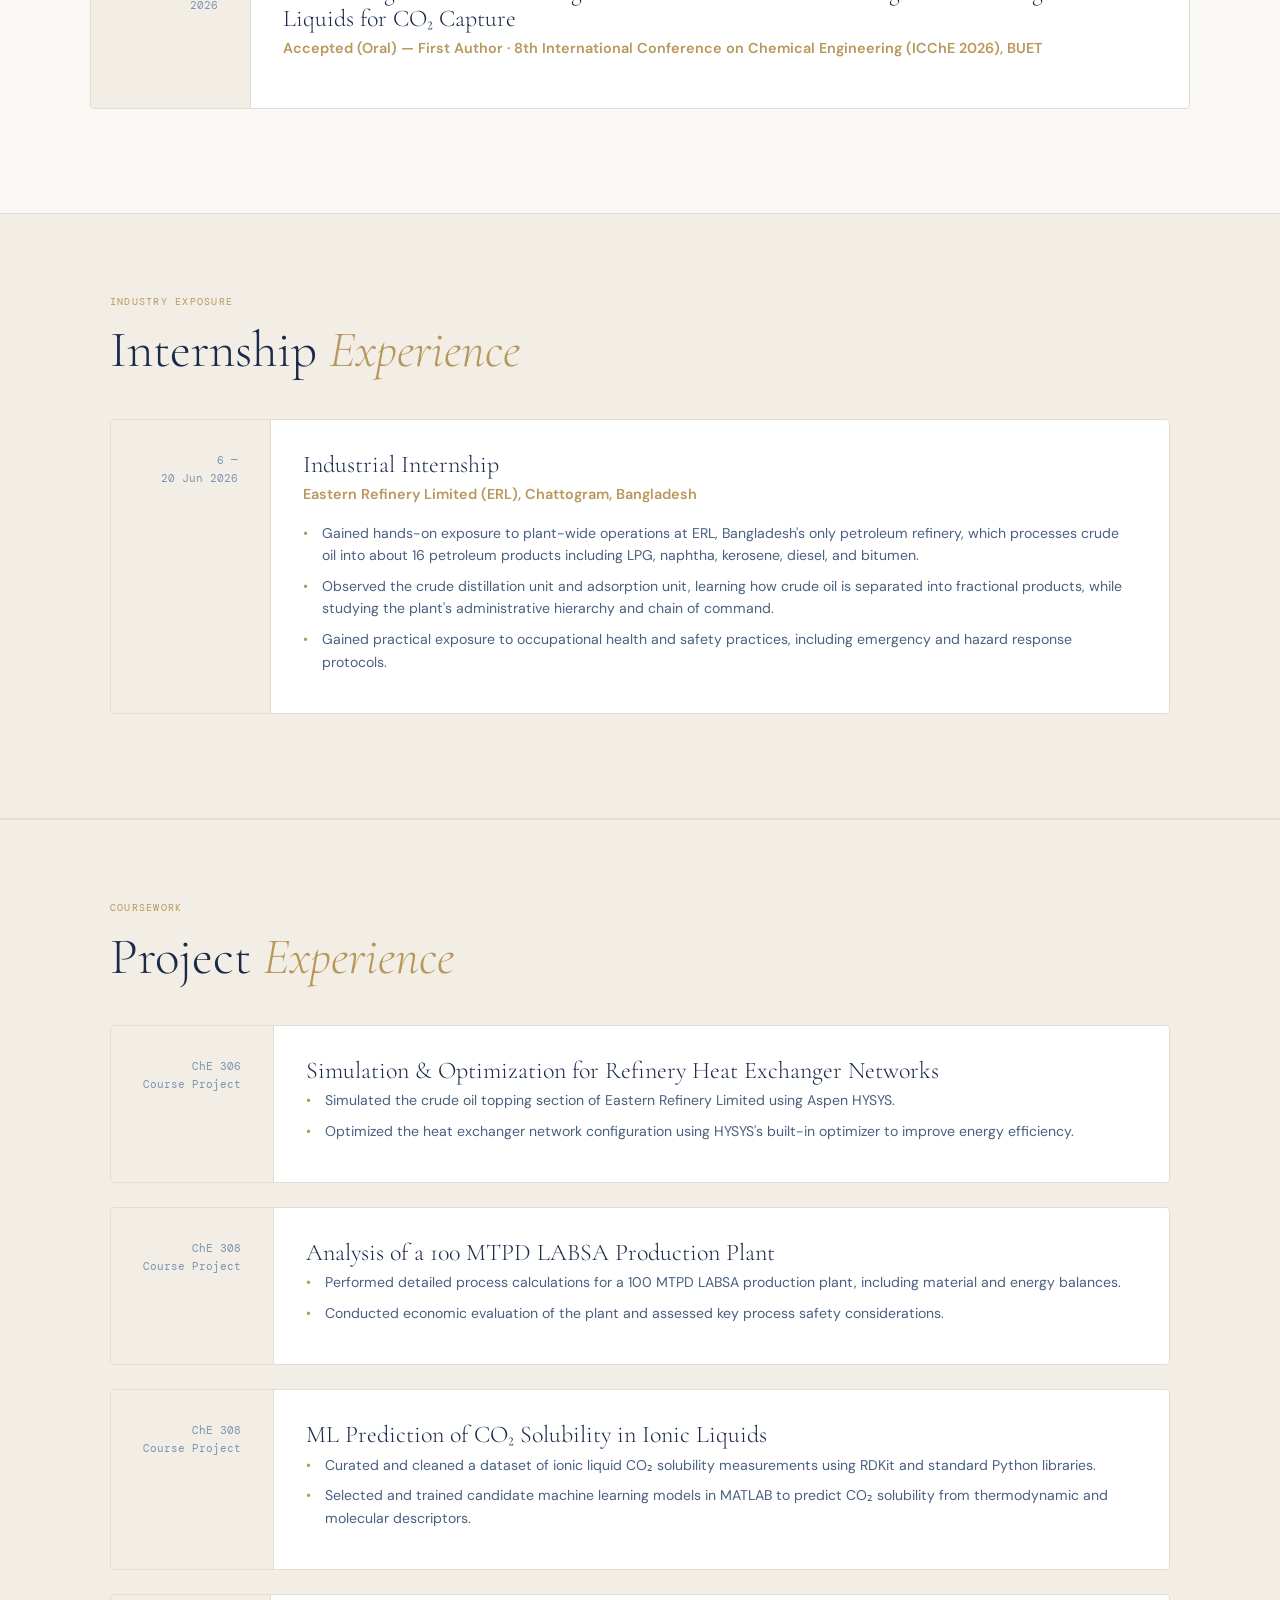
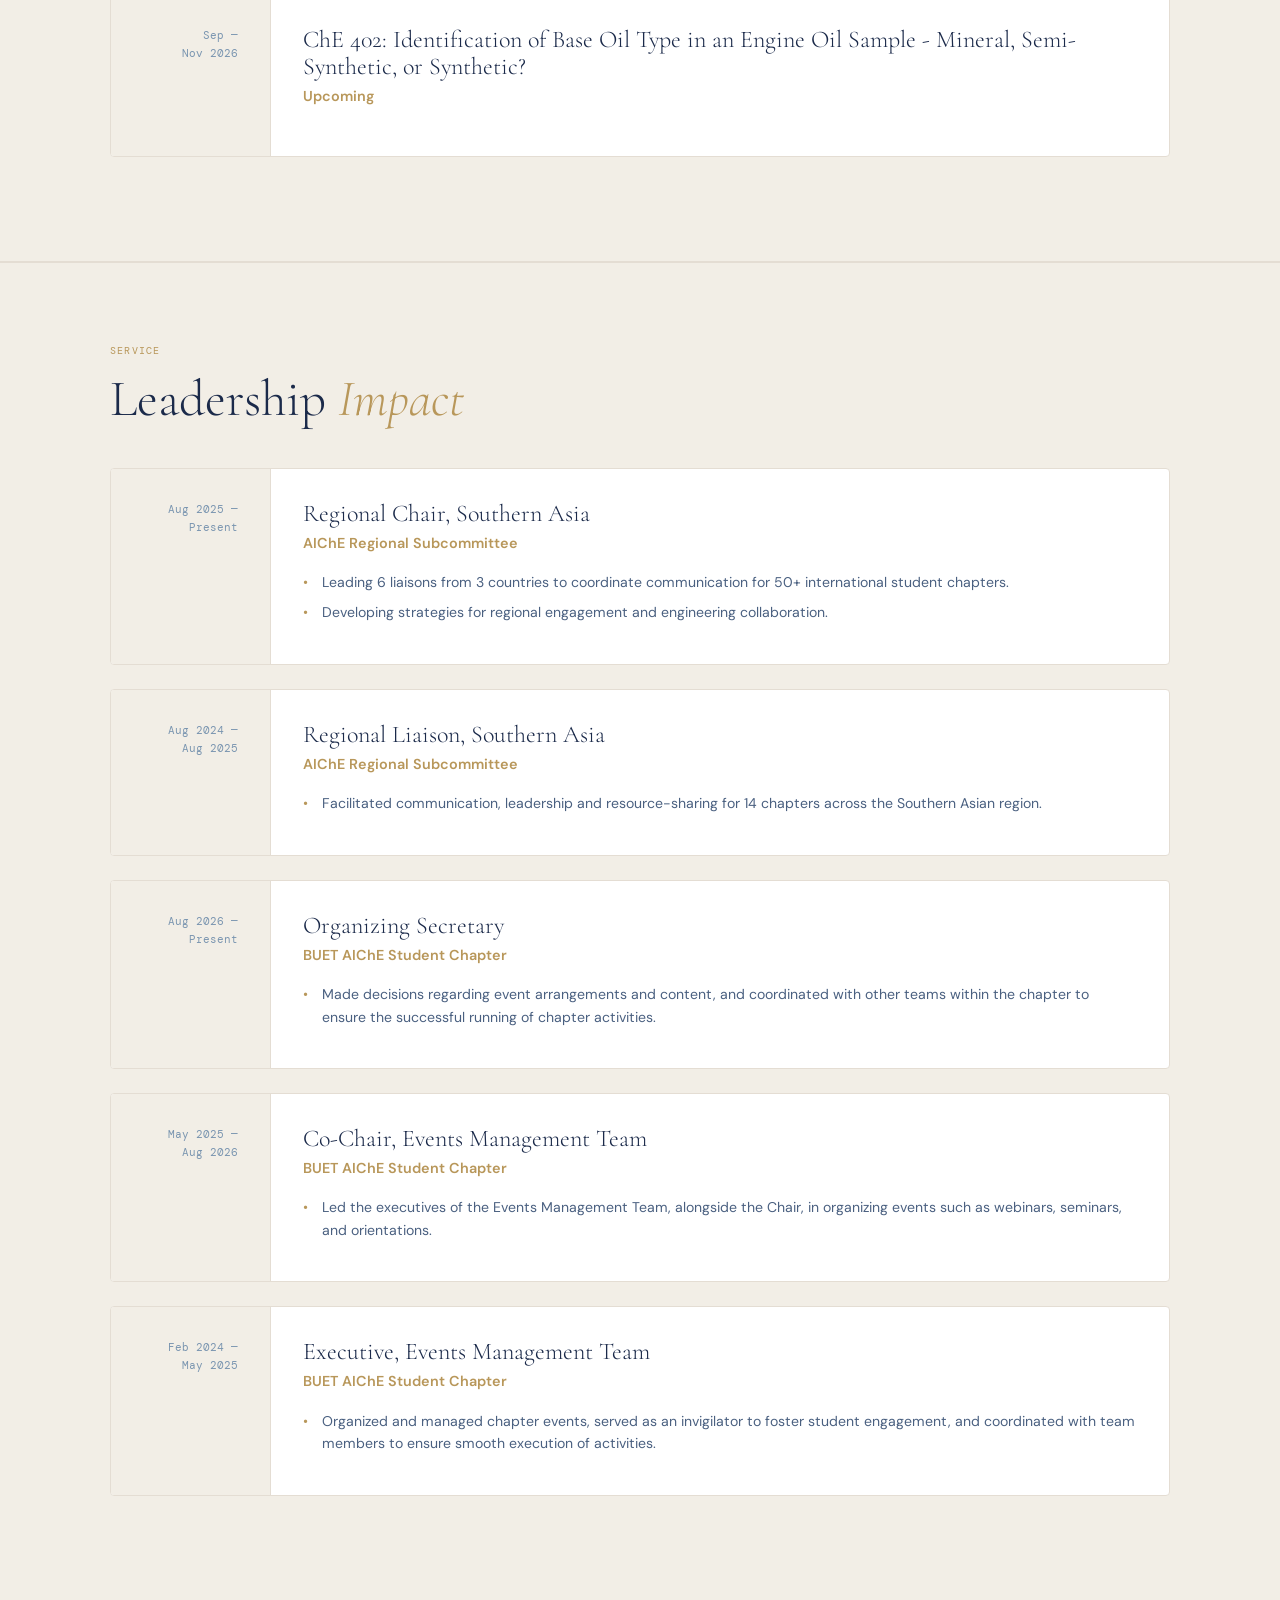
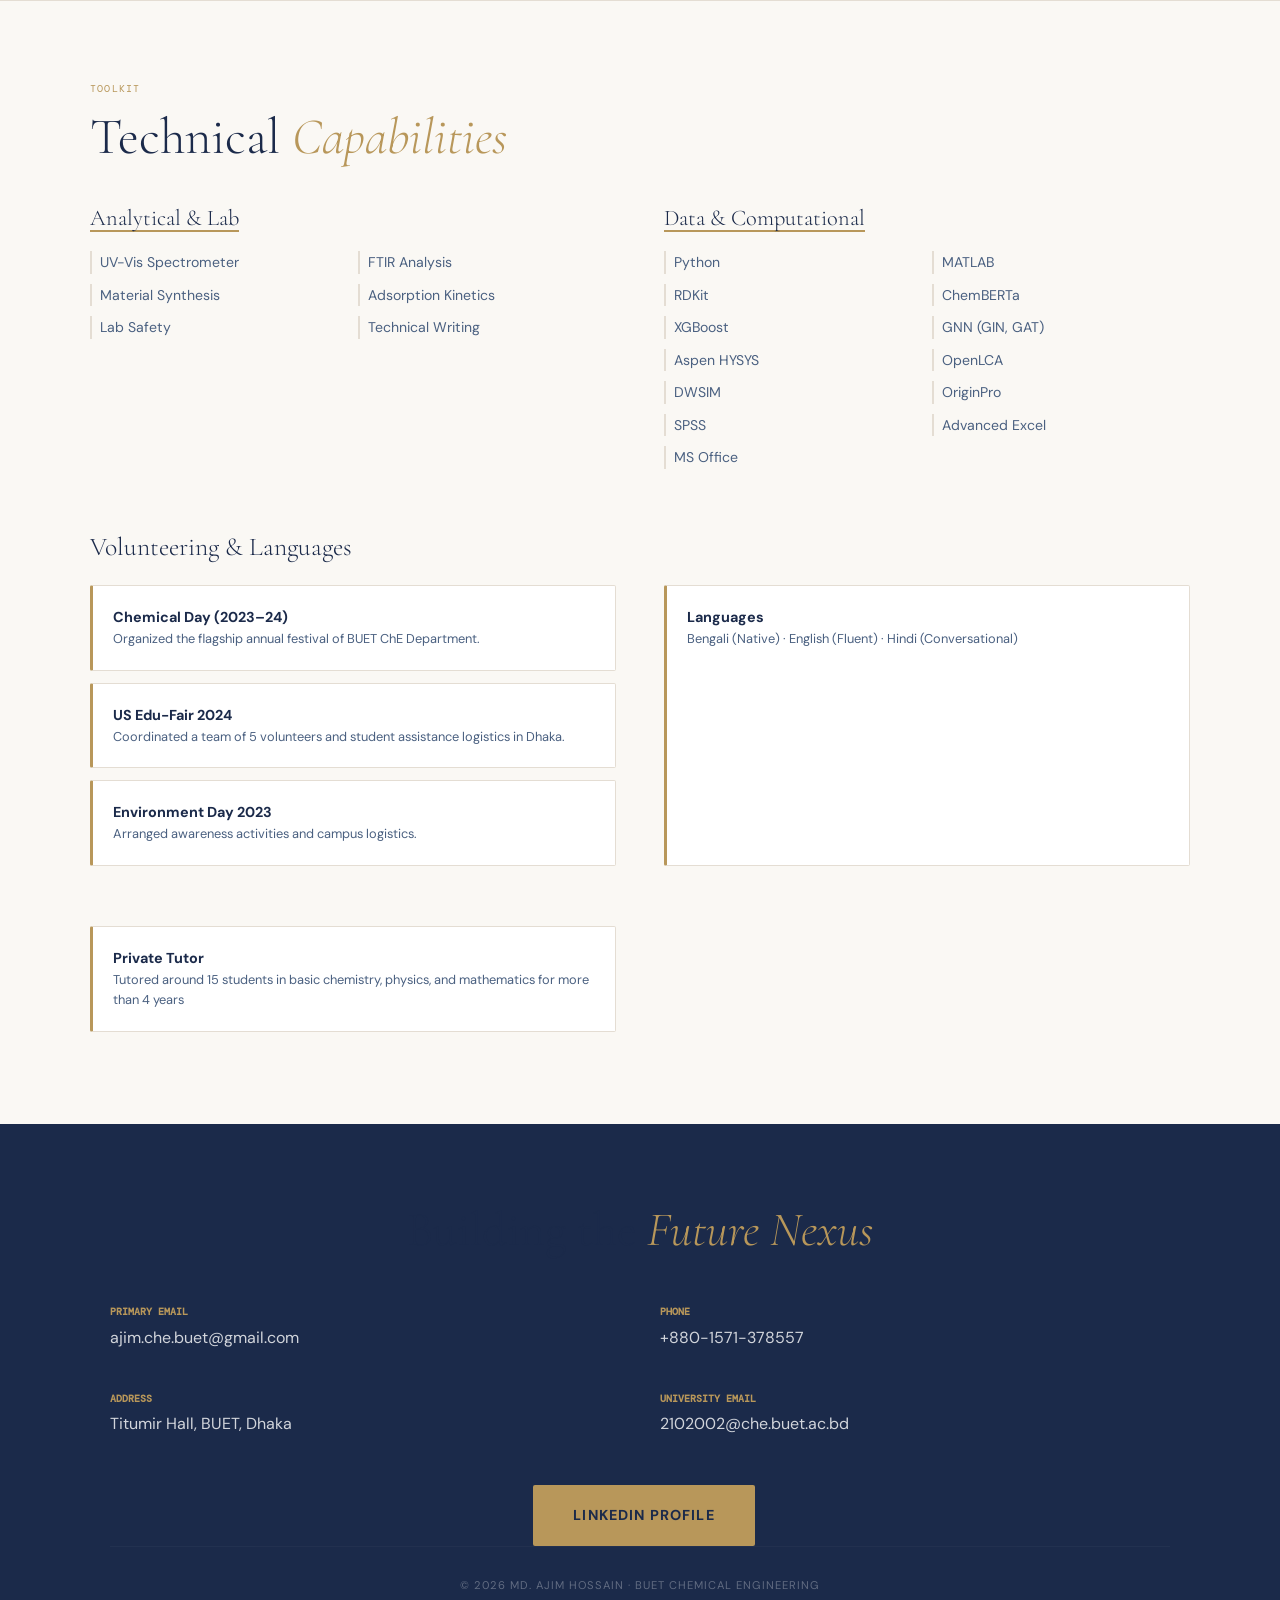
==== commit d64c3c5d: "Update" ====
--- a/index.html
+++ b/index.html
@@ -321,29 +321,7 @@
       </div>
     </div>
   </section>
-
-  <section id="internship" class="section section--cream">
-    <div class="container">
-      <div class="reveal">
-        <span class="section-label">Industry Exposure</span>
-        <h2 class="section-title">Internship <em>Experience</em></h2>
-
-        <div class="card reveal">
-          <div class="card__sidebar"><span>6 —</span><span>20 Jun 2026</span></div>
-          <div class="card__main">
-            <h3 class="card__title">Industrial Internship</h3>
-            <span class="card__org">Eastern Refinery Limited (ERL), Chattogram, Bangladesh</span>
-            <ul class="card__list">
-              <li>Gained hands-on exposure to plant-wide operations at ERL, Bangladesh's only petroleum refinery, which processes crude oil into about 16 petroleum products including LPG, naphtha, kerosene, diesel, and bitumen.</li>
-              <li>Observed the crude distillation unit and adsorption unit, learning how crude oil is separated into fractional products, while studying the plant's administrative hierarchy and chain of command.</li>
-              <li>Gained practical exposure to occupational health and safety practices, including emergency and hazard response protocols.</li>
-            </ul>
-          </div>
-        </div>
-      </div>
-    </div>
-  </section>
-
+ 
   <section id="publications" class="section container">
     <div class="reveal">
       <span class="section-label">Dissemination</span>
@@ -360,6 +338,29 @@
       </div>
     </div>
   </section>
+  <section id="internship" class="section section--cream">
+    <div class="container">
+      <div class="reveal">
+        <span class="section-label">Industry Exposure</span>
+        <h2 class="section-title">Internship <em>Experience</em></h2>
+
+        <div class="card reveal">
+          <div class="card__sidebar"><span>6 —</span><span>20 Jun 2026</span></div>
+          <div class="card__main">
+            <h3 class="card__title">Industrial Internship</h3>
+            <span class="card__org">Eastern Refinery Limited (ERL), Chattogram, Bangladesh</span>
+            <ul class="card__list">
+              <li>Gained hands-on exposure to plant-wide operations at ERL, Bangladesh's only petroleum refinery, which processes crude oil into about 16 petroleum products including LPG, naphtha, kerosene, diesel, and bitumen.</li>
+              <li>Observed the crude distillation unit and adsorption unit, learning how crude oil is separated into fractional products, while studying the plant's administrative hierarchy and chain of command.</li>
+              <li>Gained practical exposure to occupational health and safety practices, including emergency and hazard response protocols.</li>
+            </ul>
+          </div>
+        </div>
+      </div>
+    </div>
+  </section>
+
+
 
   <section id="projects" class="section section--cream">
     <div class="container">
